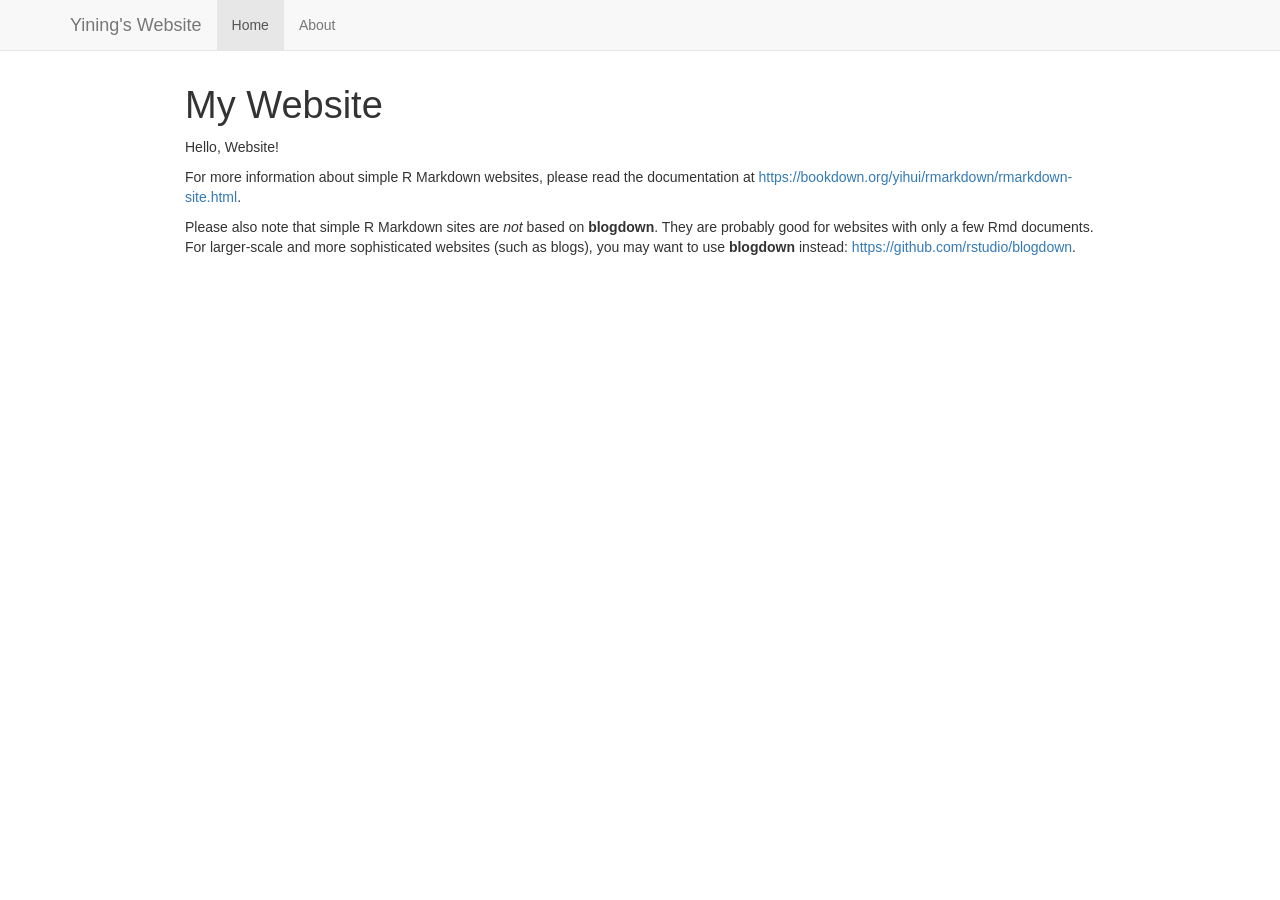
==== docs/index.html @ 7db4bfdb "first commit" ====
<!DOCTYPE html>

<html>

<head>

<meta charset="utf-8" />
<meta name="generator" content="pandoc" />
<meta http-equiv="X-UA-Compatible" content="IE=EDGE" />




<title>My Website</title>

<script src="site_libs/header-attrs-2.29/header-attrs.js"></script>
<script src="site_libs/jquery-3.6.0/jquery-3.6.0.min.js"></script>
<meta name="viewport" content="width=device-width, initial-scale=1" />
<link href="site_libs/bootstrap-3.3.5/css/bootstrap.min.css" rel="stylesheet" />
<script src="site_libs/bootstrap-3.3.5/js/bootstrap.min.js"></script>
<script src="site_libs/bootstrap-3.3.5/shim/html5shiv.min.js"></script>
<script src="site_libs/bootstrap-3.3.5/shim/respond.min.js"></script>
<style>h1 {font-size: 34px;}
       h1.title {font-size: 38px;}
       h2 {font-size: 30px;}
       h3 {font-size: 24px;}
       h4 {font-size: 18px;}
       h5 {font-size: 16px;}
       h6 {font-size: 12px;}
       code {color: inherit; background-color: rgba(0, 0, 0, 0.04);}
       pre:not([class]) { background-color: white }</style>
<script src="site_libs/navigation-1.1/tabsets.js"></script>
<link href="site_libs/highlightjs-9.12.0/default.css" rel="stylesheet" />
<script src="site_libs/highlightjs-9.12.0/highlight.js"></script>

<style type="text/css">
  code{white-space: pre-wrap;}
  span.smallcaps{font-variant: small-caps;}
  span.underline{text-decoration: underline;}
  div.column{display: inline-block; vertical-align: top; width: 50%;}
  div.hanging-indent{margin-left: 1.5em; text-indent: -1.5em;}
  ul.task-list{list-style: none;}
    </style>

<style type="text/css">code{white-space: pre;}</style>
<script type="text/javascript">
if (window.hljs) {
  hljs.configure({languages: []});
  hljs.initHighlightingOnLoad();
  if (document.readyState && document.readyState === "complete") {
    window.setTimeout(function() { hljs.initHighlighting(); }, 0);
  }
}
</script>









<style type = "text/css">
.main-container {
  max-width: 940px;
  margin-left: auto;
  margin-right: auto;
}
img {
  max-width:100%;
}
.tabbed-pane {
  padding-top: 12px;
}
.html-widget {
  margin-bottom: 20px;
}
button.code-folding-btn:focus {
  outline: none;
}
summary {
  display: list-item;
}
details > summary > p:only-child {
  display: inline;
}
pre code {
  padding: 0;
}
</style>


<style type="text/css">
.dropdown-submenu {
  position: relative;
}
.dropdown-submenu>.dropdown-menu {
  top: 0;
  left: 100%;
  margin-top: -6px;
  margin-left: -1px;
  border-radius: 0 6px 6px 6px;
}
.dropdown-submenu:hover>.dropdown-menu {
  display: block;
}
.dropdown-submenu>a:after {
  display: block;
  content: " ";
  float: right;
  width: 0;
  height: 0;
  border-color: transparent;
  border-style: solid;
  border-width: 5px 0 5px 5px;
  border-left-color: #cccccc;
  margin-top: 5px;
  margin-right: -10px;
}
.dropdown-submenu:hover>a:after {
  border-left-color: #adb5bd;
}
.dropdown-submenu.pull-left {
  float: none;
}
.dropdown-submenu.pull-left>.dropdown-menu {
  left: -100%;
  margin-left: 10px;
  border-radius: 6px 0 6px 6px;
}
</style>

<script type="text/javascript">
// manage active state of menu based on current page
$(document).ready(function () {
  // active menu anchor
  href = window.location.pathname
  href = href.substr(href.lastIndexOf('/') + 1)
  if (href === "")
    href = "index.html";
  var menuAnchor = $('a[href="' + href + '"]');

  // mark the anchor link active (and if it's in a dropdown, also mark that active)
  var dropdown = menuAnchor.closest('li.dropdown');
  if (window.bootstrap) { // Bootstrap 4+
    menuAnchor.addClass('active');
    dropdown.find('> .dropdown-toggle').addClass('active');
  } else { // Bootstrap 3
    menuAnchor.parent().addClass('active');
    dropdown.addClass('active');
  }

  // Navbar adjustments
  var navHeight = $(".navbar").first().height() + 15;
  var style = document.createElement('style');
  var pt = "padding-top: " + navHeight + "px; ";
  var mt = "margin-top: -" + navHeight + "px; ";
  var css = "";
  // offset scroll position for anchor links (for fixed navbar)
  for (var i = 1; i <= 6; i++) {
    css += ".section h" + i + "{ " + pt + mt + "}\n";
  }
  style.innerHTML = "body {" + pt + "padding-bottom: 40px; }\n" + css;
  document.head.appendChild(style);
});
</script>

<!-- tabsets -->

<style type="text/css">
.tabset-dropdown > .nav-tabs {
  display: inline-table;
  max-height: 500px;
  min-height: 44px;
  overflow-y: auto;
  border: 1px solid #ddd;
  border-radius: 4px;
}

.tabset-dropdown > .nav-tabs > li.active:before, .tabset-dropdown > .nav-tabs.nav-tabs-open:before {
  content: "\e259";
  font-family: 'Glyphicons Halflings';
  display: inline-block;
  padding: 10px;
  border-right: 1px solid #ddd;
}

.tabset-dropdown > .nav-tabs.nav-tabs-open > li.active:before {
  content: "\e258";
  font-family: 'Glyphicons Halflings';
  border: none;
}

.tabset-dropdown > .nav-tabs > li.active {
  display: block;
}

.tabset-dropdown > .nav-tabs > li > a,
.tabset-dropdown > .nav-tabs > li > a:focus,
.tabset-dropdown > .nav-tabs > li > a:hover {
  border: none;
  display: inline-block;
  border-radius: 4px;
  background-color: transparent;
}

.tabset-dropdown > .nav-tabs.nav-tabs-open > li {
  display: block;
  float: none;
}

.tabset-dropdown > .nav-tabs > li {
  display: none;
}
</style>

<!-- code folding -->




</head>

<body>


<div class="container-fluid main-container">




<div class="navbar navbar-default  navbar-fixed-top" role="navigation">
  <div class="container">
    <div class="navbar-header">
      <button type="button" class="navbar-toggle collapsed" data-toggle="collapse" data-bs-toggle="collapse" data-target="#navbar" data-bs-target="#navbar">
        <span class="icon-bar"></span>
        <span class="icon-bar"></span>
        <span class="icon-bar"></span>
      </button>
      <a class="navbar-brand" href="index.html">Yining's Website</a>
    </div>
    <div id="navbar" class="navbar-collapse collapse">
      <ul class="nav navbar-nav">
        <li>
  <a href="index.html">Home</a>
</li>
<li>
  <a href="about.html">About</a>
</li>
      </ul>
      <ul class="nav navbar-nav navbar-right">
        
      </ul>
    </div><!--/.nav-collapse -->
  </div><!--/.container -->
</div><!--/.navbar -->

<div id="header">



<h1 class="title toc-ignore">My Website</h1>

</div>


<p>Hello, Website!</p>
<p>For more information about simple R Markdown websites, please read
the documentation at <a
href="https://bookdown.org/yihui/rmarkdown/rmarkdown-site.html"
class="uri">https://bookdown.org/yihui/rmarkdown/rmarkdown-site.html</a>.</p>
<p>Please also note that simple R Markdown sites are <em>not</em> based
on <strong>blogdown</strong>. They are probably good for websites with
only a few Rmd documents. For larger-scale and more sophisticated
websites (such as blogs), you may want to use <strong>blogdown</strong>
instead: <a href="https://github.com/rstudio/blogdown"
class="uri">https://github.com/rstudio/blogdown</a>.</p>




</div>

<script>

// add bootstrap table styles to pandoc tables
function bootstrapStylePandocTables() {
  $('tr.odd').parent('tbody').parent('table').addClass('table table-condensed');
}
$(document).ready(function () {
  bootstrapStylePandocTables();
});


</script>

<!-- tabsets -->

<script>
$(document).ready(function () {
  window.buildTabsets("TOC");
});

$(document).ready(function () {
  $('.tabset-dropdown > .nav-tabs > li').click(function () {
    $(this).parent().toggleClass('nav-tabs-open');
  });
});
</script>

<!-- code folding -->


<!-- dynamically load mathjax for compatibility with self-contained -->
<script>
  (function () {
    var script = document.createElement("script");
    script.type = "text/javascript";
    script.src  = "https://mathjax.rstudio.com/latest/MathJax.js?config=TeX-AMS-MML_HTMLorMML";
    document.getElementsByTagName("head")[0].appendChild(script);
  })();
</script>

</body>
</html>
---- docs/site_libs/highlightjs-9.12.0/default.css ----
.hljs-literal {
  color: #990073;
}

.hljs-number {
  color: #099;
}

.hljs-comment {
  color: #998;
  font-style: italic;
}

.hljs-keyword {
  color: #900;
  font-weight: bold;
}

.hljs-string {
  color: #d14;
}
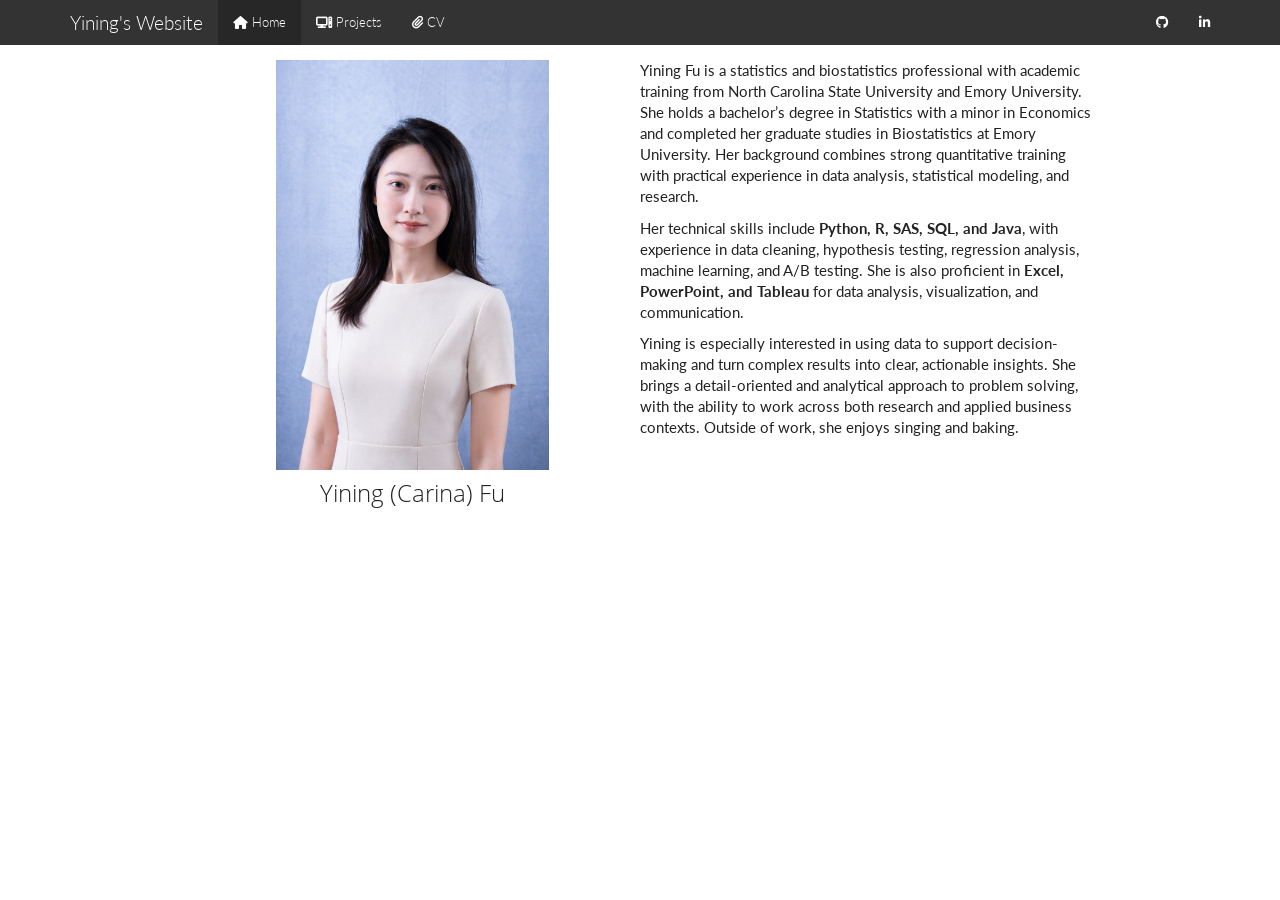
==== commit 15888de0: "second commit" ====
--- a/docs/index.html
+++ b/docs/index.html
@@ -11,12 +11,12 @@
 
 
 
-<title>My Website</title>
+<title>index.knit</title>
 
 <script src="site_libs/header-attrs-2.29/header-attrs.js"></script>
 <script src="site_libs/jquery-3.6.0/jquery-3.6.0.min.js"></script>
 <meta name="viewport" content="width=device-width, initial-scale=1" />
-<link href="site_libs/bootstrap-3.3.5/css/bootstrap.min.css" rel="stylesheet" />
+<link href="site_libs/bootstrap-3.3.5/css/yeti.min.css" rel="stylesheet" />
 <script src="site_libs/bootstrap-3.3.5/js/bootstrap.min.js"></script>
 <script src="site_libs/bootstrap-3.3.5/shim/html5shiv.min.js"></script>
 <script src="site_libs/bootstrap-3.3.5/shim/respond.min.js"></script>
@@ -32,6 +32,9 @@
 <script src="site_libs/navigation-1.1/tabsets.js"></script>
 <link href="site_libs/highlightjs-9.12.0/default.css" rel="stylesheet" />
 <script src="site_libs/highlightjs-9.12.0/highlight.js"></script>
+<link href="site_libs/font-awesome-6.5.2/css/all.min.css" rel="stylesheet" />
+<link href="site_libs/font-awesome-6.5.2/css/v4-shims.min.css" rel="stylesheet" />
+<link rel="icon" type="image/png" href="images/favicon.ico"/>
 
 <style type="text/css">
   code{white-space: pre-wrap;}
@@ -58,6 +61,7 @@
 
 
 
+<link rel="stylesheet" href="style.css" type="text/css" />
 
 
 
@@ -243,14 +247,40 @@
     <div id="navbar" class="navbar-collapse collapse">
       <ul class="nav navbar-nav">
         <li>
-  <a href="index.html">Home</a>
+  <a href="index.html">
+    <span class="fa fa-home"></span>
+     
+    Home
+  </a>
 </li>
 <li>
-  <a href="about.html">About</a>
+  <a href="projects.html">
+    <span class="fa fa-computer"></span>
+     
+    Projects
+  </a>
+</li>
+<li>
+  <a href="files/cv_full.pdf">
+    <span class="fa fa-paperclip"></span>
+     
+    CV
+  </a>
 </li>
       </ul>
       <ul class="nav navbar-nav navbar-right">
-        
+        <li>
+  <a href="https://github.com/yiningfu619">
+    <span class="fa fa-github"></span>
+     
+  </a>
+</li>
+<li>
+  <a href="https://www.linkedin.com/in/yining-fu-abc2025/">
+    <span class="fa fa-linkedin"></span>
+     
+  </a>
+</li>
       </ul>
     </div><!--/.nav-collapse -->
   </div><!--/.container -->
@@ -260,22 +290,37 @@
 
 
 
-<h1 class="title toc-ignore">My Website</h1>
-
-</div>
-
-
-<p>Hello, Website!</p>
-<p>For more information about simple R Markdown websites, please read
-the documentation at <a
-href="https://bookdown.org/yihui/rmarkdown/rmarkdown-site.html"
-class="uri">https://bookdown.org/yihui/rmarkdown/rmarkdown-site.html</a>.</p>
-<p>Please also note that simple R Markdown sites are <em>not</em> based
-on <strong>blogdown</strong>. They are probably good for websites with
-only a few Rmd documents. For larger-scale and more sophisticated
-websites (such as blogs), you may want to use <strong>blogdown</strong>
-instead: <a href="https://github.com/rstudio/blogdown"
-class="uri">https://github.com/rstudio/blogdown</a>.</p>
+
+</div>
+
+
+<div class="columns">
+<div class="column" style="text-align: center;">
+<p><img src="images/profile.png" alt="" width="60%" style="display: block; margin: auto;" /></p>
+<div id="yining-carina-fu" class="section level3">
+<h3>Yining (Carina) Fu</h3>
+</div>
+</div><div class="column" style="text-align: left;">
+<p>Yining Fu is a statistics and biostatistics professional with
+academic training from North Carolina State University and Emory
+University. She holds a bachelor’s degree in Statistics with a minor in
+Economics and completed her graduate studies in Biostatistics at Emory
+University. Her background combines strong quantitative training with
+practical experience in data analysis, statistical modeling, and
+research.</p>
+<p>Her technical skills include <strong>Python, R, SAS, SQL, and
+Java</strong>, with experience in data cleaning, hypothesis testing,
+regression analysis, machine learning, and A/B testing. She is also
+proficient in <strong>Excel, PowerPoint, and Tableau</strong> for data
+analysis, visualization, and communication.</p>
+<p>Yining is especially interested in using data to support
+decision-making and turn complex results into clear, actionable
+insights. She brings a detail-oriented and analytical approach to
+problem solving, with the ability to work across both research and
+applied business contexts. Outside of work, she enjoys singing and
+baking.</p>
+</div>
+</div>
 
 
 
--- a/docs/site_libs/bootstrap-3.3.5/css/yeti.min.css
+++ b/docs/site_libs/bootstrap-3.3.5/css/yeti.min.css
@@ -0,0 +1,50 @@
+
+@font-face {
+  font-family: 'Open Sans';
+  font-style: normal;
+  font-weight: 300;
+  src: url(fonts/OpenSansLight.ttf) format('truetype');
+}
+@font-face {
+  font-family: 'Open Sans';
+  font-style: normal;
+  font-weight: 400;
+  src: url(fonts/OpenSans.ttf) format('truetype');
+}
+@font-face {
+  font-family: 'Open Sans';
+  font-style: normal;
+  font-weight: 700;
+  src: url(fonts/OpenSansBold.ttf) format('truetype');
+}
+@font-face {
+  font-family: 'Open Sans';
+  font-style: italic;
+  font-weight: 300;
+  src: url(fonts/OpenSansLightItalic.ttf) format('truetype');
+}
+@font-face {
+  font-family: 'Open Sans';
+  font-style: italic;
+  font-weight: 400;
+  src: url(fonts/OpenSansItalic.ttf) format('truetype');
+}
+@font-face {
+  font-family: 'Open Sans';
+  font-style: italic;
+  font-weight: 700;
+  src: url(fonts/OpenSansBoldItalic.ttf) format('truetype');
+}
+
+
+/*!
+ * bootswatch v3.3.6
+ * Homepage: http://bootswatch.com
+ * Copyright 2012-2015 Thomas Park
+ * Licensed under MIT
+ * Based on Bootstrap
+*//*!
+ * Bootstrap v3.3.6 (http://getbootstrap.com)
+ * Copyright 2011-2015 Twitter, Inc.
+ * Licensed under MIT (https://github.com/twbs/bootstrap/blob/master/LICENSE)
+ *//*! normalize.css v3.0.3 | MIT License | github.com/necolas/normalize.css */html{font-family:sans-serif;-ms-text-size-adjust:100%;-webkit-text-size-adjust:100%}body{margin:0}article,aside,details,figcaption,figure,footer,header,hgroup,main,menu,nav,section,summary{display:block}audio,canvas,progress,video{display:inline-block;vertical-align:baseline}audio:not([controls]){display:none;height:0}[hidden],template{display:none}a{background-color:transparent}a:active,a:hover{outline:0}abbr[title]{border-bottom:1px dotted}b,strong{font-weight:bold}dfn{font-style:italic}h1{font-size:2em;margin:0.67em 0}mark{background:#ff0;color:#000}small{font-size:80%}sub,sup{font-size:75%;line-height:0;position:relative;vertical-align:baseline}sup{top:-0.5em}sub{bottom:-0.25em}img{border:0}svg:not(:root){overflow:hidden}figure{margin:1em 40px}hr{-webkit-box-sizing:content-box;-moz-box-sizing:content-box;box-sizing:content-box;height:0}pre{overflow:auto}code,kbd,pre,samp{font-family:monospace, monospace;font-size:1em}button,input,optgroup,select,textarea{color:inherit;font:inherit;margin:0}button{overflow:visible}button,select{text-transform:none}button,html input[type="button"],input[type="reset"],input[type="submit"]{-webkit-appearance:button;cursor:pointer}button[disabled],html input[disabled]{cursor:default}button::-moz-focus-inner,input::-moz-focus-inner{border:0;padding:0}input{line-height:normal}input[type="checkbox"],input[type="radio"]{-webkit-box-sizing:border-box;-moz-box-sizing:border-box;box-sizing:border-box;padding:0}input[type="number"]::-webkit-inner-spin-button,input[type="number"]::-webkit-outer-spin-button{height:auto}input[type="search"]{-webkit-appearance:textfield;-webkit-box-sizing:content-box;-moz-box-sizing:content-box;box-sizing:content-box}input[type="search"]::-webkit-search-cancel-button,input[type="search"]::-webkit-search-decoration{-webkit-appearance:none}fieldset{border:1px solid #c0c0c0;margin:0 2px;padding:0.35em 0.625em 0.75em}legend{border:0;padding:0}textarea{overflow:auto}optgroup{font-weight:bold}table{border-collapse:collapse;border-spacing:0}td,th{padding:0}/*! Source: https://github.com/h5bp/html5-boilerplate/blob/master/src/css/main.css */@media print{*,*:before,*:after{background:transparent !important;color:#000 !important;-webkit-box-shadow:none !important;box-shadow:none !important;text-shadow:none !important}a,a:visited{text-decoration:underline}a[href]:after{content:" (" attr(href) ")"}abbr[title]:after{content:" (" attr(title) ")"}a[href^="#"]:after,a[href^="javascript:"]:after{content:""}pre,blockquote{border:1px solid #999;page-break-inside:avoid}thead{display:table-header-group}tr,img{page-break-inside:avoid}img{max-width:100% !important}p,h2,h3{orphans:3;widows:3}h2,h3{page-break-after:avoid}.navbar{display:none}.btn>.caret,.dropup>.btn>.caret{border-top-color:#000 !important}.label{border:1px solid #000}.table{border-collapse:collapse !important}.table td,.table th{background-color:#fff !important}.table-bordered th,.table-bordered td{border:1px solid #ddd !important}}@font-face{font-family:'Glyphicons Halflings';src:url('../fonts/glyphicons-halflings-regular.eot');src:url('../fonts/glyphicons-halflings-regular.eot?#iefix') format('embedded-opentype'),url('../fonts/glyphicons-halflings-regular.woff') format('woff'),url('../fonts/glyphicons-halflings-regular.ttf') format('truetype'),url('../fonts/glyphicons-halflings-regular.svg#glyphicons_halflingsregular') format('svg')}.glyphicon{position:relative;top:1px;display:inline-block;font-family:'Glyphicons Halflings';font-style:normal;font-weight:normal;line-height:1;-webkit-font-smoothing:antialiased;-moz-osx-font-smoothing:grayscale}.glyphicon-asterisk:before{content:"\002a"}.glyphicon-plus:before{content:"\002b"}.glyphicon-euro:before,.glyphicon-eur:before{content:"\20ac"}.glyphicon-minus:before{content:"\2212"}.glyphicon-cloud:before{content:"\2601"}.glyphicon-envelope:before{content:"\2709"}.glyphicon-pencil:before{content:"\270f"}.glyphicon-glass:before{content:"\e001"}.glyphicon-music:before{content:"\e002"}.glyphicon-search:before{content:"\e003"}.glyphicon-heart:before{content:"\e005"}.glyphicon-star:before{content:"\e006"}.glyphicon-star-empty:before{content:"\e007"}.glyphicon-user:before{content:"\e008"}.glyphicon-film:before{content:"\e009"}.glyphicon-th-large:before{content:"\e010"}.glyphicon-th:before{content:"\e011"}.glyphicon-th-list:before{content:"\e012"}.glyphicon-ok:before{content:"\e013"}.glyphicon-remove:before{content:"\e014"}.glyphicon-zoom-in:before{content:"\e015"}.glyphicon-zoom-out:before{content:"\e016"}.glyphicon-off:before{content:"\e017"}.glyphicon-signal:before{content:"\e018"}.glyphicon-cog:before{content:"\e019"}.glyphicon-trash:before{content:"\e020"}.glyphicon-home:before{content:"\e021"}.glyphicon-file:before{content:"\e022"}.glyphicon-time:before{content:"\e023"}.glyphicon-road:before{content:"\e024"}.glyphicon-download-alt:before{content:"\e025"}.glyphicon-download:before{content:"\e026"}.glyphicon-upload:before{content:"\e027"}.glyphicon-inbox:before{content:"\e028"}.glyphicon-play-circle:before{content:"\e029"}.glyphicon-repeat:before{content:"\e030"}.glyphicon-refresh:before{content:"\e031"}.glyphicon-list-alt:before{content:"\e032"}.glyphicon-lock:before{content:"\e033"}.glyphicon-flag:before{content:"\e034"}.glyphicon-headphones:before{content:"\e035"}.glyphicon-volume-off:before{content:"\e036"}.glyphicon-volume-down:before{content:"\e037"}.glyphicon-volume-up:before{content:"\e038"}.glyphicon-qrcode:before{content:"\e039"}.glyphicon-barcode:before{content:"\e040"}.glyphicon-tag:before{content:"\e041"}.glyphicon-tags:before{content:"\e042"}.glyphicon-book:before{content:"\e043"}.glyphicon-bookmark:before{content:"\e044"}.glyphicon-print:before{content:"\e045"}.glyphicon-camera:before{content:"\e046"}.glyphicon-font:before{content:"\e047"}.glyphicon-bold:before{content:"\e048"}.glyphicon-italic:before{content:"\e049"}.glyphicon-text-height:before{content:"\e050"}.glyphicon-text-width:before{content:"\e051"}.glyphicon-align-left:before{content:"\e052"}.glyphicon-align-center:before{content:"\e053"}.glyphicon-align-right:before{content:"\e054"}.glyphicon-align-justify:before{content:"\e055"}.glyphicon-list:before{content:"\e056"}.glyphicon-indent-left:before{content:"\e057"}.glyphicon-indent-right:before{content:"\e058"}.glyphicon-facetime-video:before{content:"\e059"}.glyphicon-picture:before{content:"\e060"}.glyphicon-map-marker:before{content:"\e062"}.glyphicon-adjust:before{content:"\e063"}.glyphicon-tint:before{content:"\e064"}.glyphicon-edit:before{content:"\e065"}.glyphicon-share:before{content:"\e066"}.glyphicon-check:before{content:"\e067"}.glyphicon-move:before{content:"\e068"}.glyphicon-step-backward:before{content:"\e069"}.glyphicon-fast-backward:before{content:"\e070"}.glyphicon-backward:before{content:"\e071"}.glyphicon-play:before{content:"\e072"}.glyphicon-pause:before{content:"\e073"}.glyphicon-stop:before{content:"\e074"}.glyphicon-forward:before{content:"\e075"}.glyphicon-fast-forward:before{content:"\e076"}.glyphicon-step-forward:before{content:"\e077"}.glyphicon-eject:before{content:"\e078"}.glyphicon-chevron-left:before{content:"\e079"}.glyphicon-chevron-right:before{content:"\e080"}.glyphicon-plus-sign:before{content:"\e081"}.glyphicon-minus-sign:before{content:"\e082"}.glyphicon-remove-sign:before{content:"\e083"}.glyphicon-ok-sign:before{content:"\e084"}.glyphicon-question-sign:before{content:"\e085"}.glyphicon-info-sign:before{content:"\e086"}.glyphicon-screenshot:before{content:"\e087"}.glyphicon-remove-circle:before{content:"\e088"}.glyphicon-ok-circle:before{content:"\e089"}.glyphicon-ban-circle:before{content:"\e090"}.glyphicon-arrow-left:before{content:"\e091"}.glyphicon-arrow-right:before{content:"\e092"}.glyphicon-arrow-up:before{content:"\e093"}.glyphicon-arrow-down:before{content:"\e094"}.glyphicon-share-alt:before{content:"\e095"}.glyphicon-resize-full:before{content:"\e096"}.glyphicon-resize-small:before{content:"\e097"}.glyphicon-exclamation-sign:before{content:"\e101"}.glyphicon-gift:before{content:"\e102"}.glyphicon-leaf:before{content:"\e103"}.glyphicon-fire:before{content:"\e104"}.glyphicon-eye-open:before{content:"\e105"}.glyphicon-eye-close:before{content:"\e106"}.glyphicon-warning-sign:before{content:"\e107"}.glyphicon-plane:before{content:"\e108"}.glyphicon-calendar:before{content:"\e109"}.glyphicon-random:before{content:"\e110"}.glyphicon-comment:before{content:"\e111"}.glyphicon-magnet:before{content:"\e112"}.glyphicon-chevron-up:before{content:"\e113"}.glyphicon-chevron-down:before{content:"\e114"}.glyphicon-retweet:before{content:"\e115"}.glyphicon-shopping-cart:before{content:"\e116"}.glyphicon-folder-close:before{content:"\e117"}.glyphicon-folder-open:before{content:"\e118"}.glyphicon-resize-vertical:before{content:"\e119"}.glyphicon-resize-horizontal:before{content:"\e120"}.glyphicon-hdd:before{content:"\e121"}.glyphicon-bullhorn:before{content:"\e122"}.glyphicon-bell:before{content:"\e123"}.glyphicon-certificate:before{content:"\e124"}.glyphicon-thumbs-up:before{content:"\e125"}.glyphicon-thumbs-down:before{content:"\e126"}.glyphicon-hand-right:before{content:"\e127"}.glyphicon-hand-left:before{content:"\e128"}.glyphicon-hand-up:before{content:"\e129"}.glyphicon-hand-down:before{content:"\e130"}.glyphicon-circle-arrow-right:before{content:"\e131"}.glyphicon-circle-arrow-left:before{content:"\e132"}.glyphicon-circle-arrow-up:before{content:"\e133"}.glyphicon-circle-arrow-down:before{content:"\e134"}.glyphicon-globe:before{content:"\e135"}.glyphicon-wrench:before{content:"\e136"}.glyphicon-tasks:before{content:"\e137"}.glyphicon-filter:before{content:"\e138"}.glyphicon-briefcase:before{content:"\e139"}.glyphicon-fullscreen:before{content:"\e140"}.glyphicon-dashboard:before{content:"\e141"}.glyphicon-paperclip:before{content:"\e142"}.glyphicon-heart-empty:before{content:"\e143"}.glyphicon-link:before{content:"\e144"}.glyphicon-phone:before{content:"\e145"}.glyphicon-pushpin:before{content:"\e146"}.glyphicon-usd:before{content:"\e148"}.glyphicon-gbp:before{content:"\e149"}.glyphicon-sort:before{content:"\e150"}.glyphicon-sort-by-alphabet:before{content:"\e151"}.glyphicon-sort-by-alphabet-alt:before{content:"\e152"}.glyphicon-sort-by-order:before{content:"\e153"}.glyphicon-sort-by-order-alt:before{content:"\e154"}.glyphicon-sort-by-attributes:before{content:"\e155"}.glyphicon-sort-by-attributes-alt:before{content:"\e156"}.glyphicon-unchecked:before{content:"\e157"}.glyphicon-expand:before{content:"\e158"}.glyphicon-collapse-down:before{content:"\e159"}.glyphicon-collapse-up:before{content:"\e160"}.glyphicon-log-in:before{content:"\e161"}.glyphicon-flash:before{content:"\e162"}.glyphicon-log-out:before{content:"\e163"}.glyphicon-new-window:before{content:"\e164"}.glyphicon-record:before{content:"\e165"}.glyphicon-save:before{content:"\e166"}.glyphicon-open:before{content:"\e167"}.glyphicon-saved:before{content:"\e168"}.glyphicon-import:before{content:"\e169"}.glyphicon-export:before{content:"\e170"}.glyphicon-send:before{content:"\e171"}.glyphicon-floppy-disk:before{content:"\e172"}.glyphicon-floppy-saved:before{content:"\e173"}.glyphicon-floppy-remove:before{content:"\e174"}.glyphicon-floppy-save:before{content:"\e175"}.glyphicon-floppy-open:before{content:"\e176"}.glyphicon-credit-card:before{content:"\e177"}.glyphicon-transfer:before{content:"\e178"}.glyphicon-cutlery:before{content:"\e179"}.glyphicon-header:before{content:"\e180"}.glyphicon-compressed:before{content:"\e181"}.glyphicon-earphone:before{content:"\e182"}.glyphicon-phone-alt:before{content:"\e183"}.glyphicon-tower:before{content:"\e184"}.glyphicon-stats:before{content:"\e185"}.glyphicon-sd-video:before{content:"\e186"}.glyphicon-hd-video:before{content:"\e187"}.glyphicon-subtitles:before{content:"\e188"}.glyphicon-sound-stereo:before{content:"\e189"}.glyphicon-sound-dolby:before{content:"\e190"}.glyphicon-sound-5-1:before{content:"\e191"}.glyphicon-sound-6-1:before{content:"\e192"}.glyphicon-sound-7-1:before{content:"\e193"}.glyphicon-copyright-mark:before{content:"\e194"}.glyphicon-registration-mark:before{content:"\e195"}.glyphicon-cloud-download:before{content:"\e197"}.glyphicon-cloud-upload:before{content:"\e198"}.glyphicon-tree-conifer:before{content:"\e199"}.glyphicon-tree-deciduous:before{content:"\e200"}.glyphicon-cd:before{content:"\e201"}.glyphicon-save-file:before{content:"\e202"}.glyphicon-open-file:before{content:"\e203"}.glyphicon-level-up:before{content:"\e204"}.glyphicon-copy:before{content:"\e205"}.glyphicon-paste:before{content:"\e206"}.glyphicon-alert:before{content:"\e209"}.glyphicon-equalizer:before{content:"\e210"}.glyphicon-king:before{content:"\e211"}.glyphicon-queen:before{content:"\e212"}.glyphicon-pawn:before{content:"\e213"}.glyphicon-bishop:before{content:"\e214"}.glyphicon-knight:before{content:"\e215"}.glyphicon-baby-formula:before{content:"\e216"}.glyphicon-tent:before{content:"\26fa"}.glyphicon-blackboard:before{content:"\e218"}.glyphicon-bed:before{content:"\e219"}.glyphicon-apple:before{content:"\f8ff"}.glyphicon-erase:before{content:"\e221"}.glyphicon-hourglass:before{content:"\231b"}.glyphicon-lamp:before{content:"\e223"}.glyphicon-duplicate:before{content:"\e224"}.glyphicon-piggy-bank:before{content:"\e225"}.glyphicon-scissors:before{content:"\e226"}.glyphicon-bitcoin:before{content:"\e227"}.glyphicon-btc:before{content:"\e227"}.glyphicon-xbt:before{content:"\e227"}.glyphicon-yen:before{content:"\00a5"}.glyphicon-jpy:before{content:"\00a5"}.glyphicon-ruble:before{content:"\20bd"}.glyphicon-rub:before{content:"\20bd"}.glyphicon-scale:before{content:"\e230"}.glyphicon-ice-lolly:before{content:"\e231"}.glyphicon-ice-lolly-tasted:before{content:"\e232"}.glyphicon-education:before{content:"\e233"}.glyphicon-option-horizontal:before{content:"\e234"}.glyphicon-option-vertical:before{content:"\e235"}.glyphicon-menu-hamburger:before{content:"\e236"}.glyphicon-modal-window:before{content:"\e237"}.glyphicon-oil:before{content:"\e238"}.glyphicon-grain:before{content:"\e239"}.glyphicon-sunglasses:before{content:"\e240"}.glyphicon-text-size:before{content:"\e241"}.glyphicon-text-color:before{content:"\e242"}.glyphicon-text-background:before{content:"\e243"}.glyphicon-object-align-top:before{content:"\e244"}.glyphicon-object-align-bottom:before{content:"\e245"}.glyphicon-object-align-horizontal:before{content:"\e246"}.glyphicon-object-align-left:before{content:"\e247"}.glyphicon-object-align-vertical:before{content:"\e248"}.glyphicon-object-align-right:before{content:"\e249"}.glyphicon-triangle-right:before{content:"\e250"}.glyphicon-triangle-left:before{content:"\e251"}.glyphicon-triangle-bottom:before{content:"\e252"}.glyphicon-triangle-top:before{content:"\e253"}.glyphicon-console:before{content:"\e254"}.glyphicon-superscript:before{content:"\e255"}.glyphicon-subscript:before{content:"\e256"}.glyphicon-menu-left:before{content:"\e257"}.glyphicon-menu-right:before{content:"\e258"}.glyphicon-menu-down:before{content:"\e259"}.glyphicon-menu-up:before{content:"\e260"}*{-webkit-box-sizing:border-box;-moz-box-sizing:border-box;box-sizing:border-box}*:before,*:after{-webkit-box-sizing:border-box;-moz-box-sizing:border-box;box-sizing:border-box}html{font-size:10px;-webkit-tap-highlight-color:rgba(0,0,0,0)}body{font-family:"Open Sans","Helvetica Neue",Helvetica,Arial,sans-serif;font-size:15px;line-height:1.4;color:#222222;background-color:#ffffff}input,button,select,textarea{font-family:inherit;font-size:inherit;line-height:inherit}a{color:#008cba;text-decoration:none}a:hover,a:focus{color:#008cba;text-decoration:underline}a:focus{outline:thin dotted;outline:5px auto -webkit-focus-ring-color;outline-offset:-2px}figure{margin:0}img{vertical-align:middle}.img-responsive,.thumbnail>img,.thumbnail a>img,.carousel-inner>.item>img,.carousel-inner>.item>a>img{display:block;max-width:100%;height:auto}.img-rounded{border-radius:0}.img-thumbnail{padding:4px;line-height:1.4;background-color:#ffffff;border:1px solid #dddddd;border-radius:0;-webkit-transition:all .2s ease-in-out;-o-transition:all .2s ease-in-out;transition:all .2s ease-in-out;display:inline-block;max-width:100%;height:auto}.img-circle{border-radius:50%}hr{margin-top:21px;margin-bottom:21px;border:0;border-top:1px solid #dddddd}.sr-only{position:absolute;width:1px;height:1px;margin:-1px;padding:0;overflow:hidden;clip:rect(0, 0, 0, 0);border:0}.sr-only-focusable:active,.sr-only-focusable:focus{position:static;width:auto;height:auto;margin:0;overflow:visible;clip:auto}[role="button"]{cursor:pointer}h1,h2,h3,h4,h5,h6,.h1,.h2,.h3,.h4,.h5,.h6{font-family:"Open Sans","Helvetica Neue",Helvetica,Arial,sans-serif;font-weight:300;line-height:1.1;color:inherit}h1 small,h2 small,h3 small,h4 small,h5 small,h6 small,.h1 small,.h2 small,.h3 small,.h4 small,.h5 small,.h6 small,h1 .small,h2 .small,h3 .small,h4 .small,h5 .small,h6 .small,.h1 .small,.h2 .small,.h3 .small,.h4 .small,.h5 .small,.h6 .small{font-weight:normal;line-height:1;color:#999999}h1,.h1,h2,.h2,h3,.h3{margin-top:21px;margin-bottom:10.5px}h1 small,.h1 small,h2 small,.h2 small,h3 small,.h3 small,h1 .small,.h1 .small,h2 .small,.h2 .small,h3 .small,.h3 .small{font-size:65%}h4,.h4,h5,.h5,h6,.h6{margin-top:10.5px;margin-bottom:10.5px}h4 small,.h4 small,h5 small,.h5 small,h6 small,.h6 small,h4 .small,.h4 .small,h5 .small,.h5 .small,h6 .small,.h6 .small{font-size:75%}h1,.h1{font-size:39px}h2,.h2{font-size:32px}h3,.h3{font-size:26px}h4,.h4{font-size:19px}h5,.h5{font-size:15px}h6,.h6{font-size:13px}p{margin:0 0 10.5px}.lead{margin-bottom:21px;font-size:17px;font-weight:300;line-height:1.4}@media (min-width:768px){.lead{font-size:22.5px}}small,.small{font-size:80%}mark,.mark{background-color:#fcf8e3;padding:.2em}.text-left{text-align:left}.text-right{text-align:right}.text-center{text-align:center}.text-justify{text-align:justify}.text-nowrap{white-space:nowrap}.text-lowercase{text-transform:lowercase}.text-uppercase{text-transform:uppercase}.text-capitalize{text-transform:capitalize}.text-muted{color:#999999}.text-primary{color:#008cba}a.text-primary:hover,a.text-primary:focus{color:#006687}.text-success{color:#43ac6a}a.text-success:hover,a.text-success:focus{color:#358753}.text-info{color:#5bc0de}a.text-info:hover,a.text-info:focus{color:#31b0d5}.text-warning{color:#e99002}a.text-warning:hover,a.text-warning:focus{color:#b67102}.text-danger{color:#f04124}a.text-danger:hover,a.text-danger:focus{color:#d32a0e}.bg-primary{color:#fff;background-color:#008cba}a.bg-primary:hover,a.bg-primary:focus{background-color:#006687}.bg-success{background-color:#dff0d8}a.bg-success:hover,a.bg-success:focus{background-color:#c1e2b3}.bg-info{background-color:#d9edf7}a.bg-info:hover,a.bg-info:focus{background-color:#afd9ee}.bg-warning{background-color:#fcf8e3}a.bg-warning:hover,a.bg-warning:focus{background-color:#f7ecb5}.bg-danger{background-color:#f2dede}a.bg-danger:hover,a.bg-danger:focus{background-color:#e4b9b9}.page-header{padding-bottom:9.5px;margin:42px 0 21px;border-bottom:1px solid #dddddd}ul,ol{margin-top:0;margin-bottom:10.5px}ul ul,ol ul,ul ol,ol ol{margin-bottom:0}.list-unstyled{padding-left:0;list-style:none}.list-inline{padding-left:0;list-style:none;margin-left:-5px}.list-inline>li{display:inline-block;padding-left:5px;padding-right:5px}dl{margin-top:0;margin-bottom:21px}dt,dd{line-height:1.4}dt{font-weight:bold}dd{margin-left:0}@media (min-width:768px){.dl-horizontal dt{float:left;width:160px;clear:left;text-align:right;overflow:hidden;text-overflow:ellipsis;white-space:nowrap}.dl-horizontal dd{margin-left:180px}}abbr[title],abbr[data-original-title]{cursor:help;border-bottom:1px dotted #999999}.initialism{font-size:90%;text-transform:uppercase}blockquote{padding:10.5px 21px;margin:0 0 21px;font-size:18.75px;border-left:5px solid #dddddd}blockquote p:last-child,blockquote ul:last-child,blockquote ol:last-child{margin-bottom:0}blockquote footer,blockquote small,blockquote .small{display:block;font-size:80%;line-height:1.4;color:#6f6f6f}blockquote footer:before,blockquote small:before,blockquote .small:before{content:'\2014 \00A0'}.blockquote-reverse,blockquote.pull-right{padding-right:15px;padding-left:0;border-right:5px solid #dddddd;border-left:0;text-align:right}.blockquote-reverse footer:before,blockquote.pull-right footer:before,.blockquote-reverse small:before,blockquote.pull-right small:before,.blockquote-reverse .small:before,blockquote.pull-right .small:before{content:''}.blockquote-reverse footer:after,blockquote.pull-right footer:after,.blockquote-reverse small:after,blockquote.pull-right small:after,.blockquote-reverse .small:after,blockquote.pull-right .small:after{content:'\00A0 \2014'}address{margin-bottom:21px;font-style:normal;line-height:1.4}code,kbd,pre,samp{font-family:monospace}code{padding:2px 4px;font-size:90%;color:#c7254e;background-color:#f9f2f4;border-radius:0}kbd{padding:2px 4px;font-size:90%;color:#ffffff;background-color:#333333;border-radius:0;-webkit-box-shadow:inset 0 -1px 0 rgba(0,0,0,0.25);box-shadow:inset 0 -1px 0 rgba(0,0,0,0.25)}kbd kbd{padding:0;font-size:100%;font-weight:bold;-webkit-box-shadow:none;box-shadow:none}pre{display:block;padding:10px;margin:0 0 10.5px;font-size:14px;line-height:1.4;word-break:break-all;word-wrap:break-word;color:#333333;background-color:#f5f5f5;border:1px solid #cccccc;border-radius:0}pre code{padding:0;font-size:inherit;color:inherit;white-space:pre-wrap;background-color:transparent;border-radius:0}.pre-scrollable{max-height:340px;overflow-y:scroll}.container{margin-right:auto;margin-left:auto;padding-left:15px;padding-right:15px}@media (min-width:768px){.container{width:750px}}@media (min-width:992px){.container{width:970px}}@media (min-width:1200px){.container{width:1170px}}.container-fluid{margin-right:auto;margin-left:auto;padding-left:15px;padding-right:15px}.row{margin-left:-15px;margin-right:-15px}.col-xs-1,.col-sm-1,.col-md-1,.col-lg-1,.col-xs-2,.col-sm-2,.col-md-2,.col-lg-2,.col-xs-3,.col-sm-3,.col-md-3,.col-lg-3,.col-xs-4,.col-sm-4,.col-md-4,.col-lg-4,.col-xs-5,.col-sm-5,.col-md-5,.col-lg-5,.col-xs-6,.col-sm-6,.col-md-6,.col-lg-6,.col-xs-7,.col-sm-7,.col-md-7,.col-lg-7,.col-xs-8,.col-sm-8,.col-md-8,.col-lg-8,.col-xs-9,.col-sm-9,.col-md-9,.col-lg-9,.col-xs-10,.col-sm-10,.col-md-10,.col-lg-10,.col-xs-11,.col-sm-11,.col-md-11,.col-lg-11,.col-xs-12,.col-sm-12,.col-md-12,.col-lg-12{position:relative;min-height:1px;padding-left:15px;padding-right:15px}.col-xs-1,.col-xs-2,.col-xs-3,.col-xs-4,.col-xs-5,.col-xs-6,.col-xs-7,.col-xs-8,.col-xs-9,.col-xs-10,.col-xs-11,.col-xs-12{float:left}.col-xs-12{width:100%}.col-xs-11{width:91.66666667%}.col-xs-10{width:83.33333333%}.col-xs-9{width:75%}.col-xs-8{width:66.66666667%}.col-xs-7{width:58.33333333%}.col-xs-6{width:50%}.col-xs-5{width:41.66666667%}.col-xs-4{width:33.33333333%}.col-xs-3{width:25%}.col-xs-2{width:16.66666667%}.col-xs-1{width:8.33333333%}.col-xs-pull-12{right:100%}.col-xs-pull-11{right:91.66666667%}.col-xs-pull-10{right:83.33333333%}.col-xs-pull-9{right:75%}.col-xs-pull-8{right:66.66666667%}.col-xs-pull-7{right:58.33333333%}.col-xs-pull-6{right:50%}.col-xs-pull-5{right:41.66666667%}.col-xs-pull-4{right:33.33333333%}.col-xs-pull-3{right:25%}.col-xs-pull-2{right:16.66666667%}.col-xs-pull-1{right:8.33333333%}.col-xs-pull-0{right:auto}.col-xs-push-12{left:100%}.col-xs-push-11{left:91.66666667%}.col-xs-push-10{left:83.33333333%}.col-xs-push-9{left:75%}.col-xs-push-8{left:66.66666667%}.col-xs-push-7{left:58.33333333%}.col-xs-push-6{left:50%}.col-xs-push-5{left:41.66666667%}.col-xs-push-4{left:33.33333333%}.col-xs-push-3{left:25%}.col-xs-push-2{left:16.66666667%}.col-xs-push-1{left:8.33333333%}.col-xs-push-0{left:auto}.col-xs-offset-12{margin-left:100%}.col-xs-offset-11{margin-left:91.66666667%}.col-xs-offset-10{margin-left:83.33333333%}.col-xs-offset-9{margin-left:75%}.col-xs-offset-8{margin-left:66.66666667%}.col-xs-offset-7{margin-left:58.33333333%}.col-xs-offset-6{margin-left:50%}.col-xs-offset-5{margin-left:41.66666667%}.col-xs-offset-4{margin-left:33.33333333%}.col-xs-offset-3{margin-left:25%}.col-xs-offset-2{margin-left:16.66666667%}.col-xs-offset-1{margin-left:8.33333333%}.col-xs-offset-0{margin-left:0%}@media (min-width:768px){.col-sm-1,.col-sm-2,.col-sm-3,.col-sm-4,.col-sm-5,.col-sm-6,.col-sm-7,.col-sm-8,.col-sm-9,.col-sm-10,.col-sm-11,.col-sm-12{float:left}.col-sm-12{width:100%}.col-sm-11{width:91.66666667%}.col-sm-10{width:83.33333333%}.col-sm-9{width:75%}.col-sm-8{width:66.66666667%}.col-sm-7{width:58.33333333%}.col-sm-6{width:50%}.col-sm-5{width:41.66666667%}.col-sm-4{width:33.33333333%}.col-sm-3{width:25%}.col-sm-2{width:16.66666667%}.col-sm-1{width:8.33333333%}.col-sm-pull-12{right:100%}.col-sm-pull-11{right:91.66666667%}.col-sm-pull-10{right:83.33333333%}.col-sm-pull-9{right:75%}.col-sm-pull-8{right:66.66666667%}.col-sm-pull-7{right:58.33333333%}.col-sm-pull-6{right:50%}.col-sm-pull-5{right:41.66666667%}.col-sm-pull-4{right:33.33333333%}.col-sm-pull-3{right:25%}.col-sm-pull-2{right:16.66666667%}.col-sm-pull-1{right:8.33333333%}.col-sm-pull-0{right:auto}.col-sm-push-12{left:100%}.col-sm-push-11{left:91.66666667%}.col-sm-push-10{left:83.33333333%}.col-sm-push-9{left:75%}.col-sm-push-8{left:66.66666667%}.col-sm-push-7{left:58.33333333%}.col-sm-push-6{left:50%}.col-sm-push-5{left:41.66666667%}.col-sm-push-4{left:33.33333333%}.col-sm-push-3{left:25%}.col-sm-push-2{left:16.66666667%}.col-sm-push-1{left:8.33333333%}.col-sm-push-0{left:auto}.col-sm-offset-12{margin-left:100%}.col-sm-offset-11{margin-left:91.66666667%}.col-sm-offset-10{margin-left:83.33333333%}.col-sm-offset-9{margin-left:75%}.col-sm-offset-8{margin-left:66.66666667%}.col-sm-offset-7{margin-left:58.33333333%}.col-sm-offset-6{margin-left:50%}.col-sm-offset-5{margin-left:41.66666667%}.col-sm-offset-4{margin-left:33.33333333%}.col-sm-offset-3{margin-left:25%}.col-sm-offset-2{margin-left:16.66666667%}.col-sm-offset-1{margin-left:8.33333333%}.col-sm-offset-0{margin-left:0%}}@media (min-width:992px){.col-md-1,.col-md-2,.col-md-3,.col-md-4,.col-md-5,.col-md-6,.col-md-7,.col-md-8,.col-md-9,.col-md-10,.col-md-11,.col-md-12{float:left}.col-md-12{width:100%}.col-md-11{width:91.66666667%}.col-md-10{width:83.33333333%}.col-md-9{width:75%}.col-md-8{width:66.66666667%}.col-md-7{width:58.33333333%}.col-md-6{width:50%}.col-md-5{width:41.66666667%}.col-md-4{width:33.33333333%}.col-md-3{width:25%}.col-md-2{width:16.66666667%}.col-md-1{width:8.33333333%}.col-md-pull-12{right:100%}.col-md-pull-11{right:91.66666667%}.col-md-pull-10{right:83.33333333%}.col-md-pull-9{right:75%}.col-md-pull-8{right:66.66666667%}.col-md-pull-7{right:58.33333333%}.col-md-pull-6{right:50%}.col-md-pull-5{right:41.66666667%}.col-md-pull-4{right:33.33333333%}.col-md-pull-3{right:25%}.col-md-pull-2{right:16.66666667%}.col-md-pull-1{right:8.33333333%}.col-md-pull-0{right:auto}.col-md-push-12{left:100%}.col-md-push-11{left:91.66666667%}.col-md-push-10{left:83.33333333%}.col-md-push-9{left:75%}.col-md-push-8{left:66.66666667%}.col-md-push-7{left:58.33333333%}.col-md-push-6{left:50%}.col-md-push-5{left:41.66666667%}.col-md-push-4{left:33.33333333%}.col-md-push-3{left:25%}.col-md-push-2{left:16.66666667%}.col-md-push-1{left:8.33333333%}.col-md-push-0{left:auto}.col-md-offset-12{margin-left:100%}.col-md-offset-11{margin-left:91.66666667%}.col-md-offset-10{margin-left:83.33333333%}.col-md-offset-9{margin-left:75%}.col-md-offset-8{margin-left:66.66666667%}.col-md-offset-7{margin-left:58.33333333%}.col-md-offset-6{margin-left:50%}.col-md-offset-5{margin-left:41.66666667%}.col-md-offset-4{margin-left:33.33333333%}.col-md-offset-3{margin-left:25%}.col-md-offset-2{margin-left:16.66666667%}.col-md-offset-1{margin-left:8.33333333%}.col-md-offset-0{margin-left:0%}}@media (min-width:1200px){.col-lg-1,.col-lg-2,.col-lg-3,.col-lg-4,.col-lg-5,.col-lg-6,.col-lg-7,.col-lg-8,.col-lg-9,.col-lg-10,.col-lg-11,.col-lg-12{float:left}.col-lg-12{width:100%}.col-lg-11{width:91.66666667%}.col-lg-10{width:83.33333333%}.col-lg-9{width:75%}.col-lg-8{width:66.66666667%}.col-lg-7{width:58.33333333%}.col-lg-6{width:50%}.col-lg-5{width:41.66666667%}.col-lg-4{width:33.33333333%}.col-lg-3{width:25%}.col-lg-2{width:16.66666667%}.col-lg-1{width:8.33333333%}.col-lg-pull-12{right:100%}.col-lg-pull-11{right:91.66666667%}.col-lg-pull-10{right:83.33333333%}.col-lg-pull-9{right:75%}.col-lg-pull-8{right:66.66666667%}.col-lg-pull-7{right:58.33333333%}.col-lg-pull-6{right:50%}.col-lg-pull-5{right:41.66666667%}.col-lg-pull-4{right:33.33333333%}.col-lg-pull-3{right:25%}.col-lg-pull-2{right:16.66666667%}.col-lg-pull-1{right:8.33333333%}.col-lg-pull-0{right:auto}.col-lg-push-12{left:100%}.col-lg-push-11{left:91.66666667%}.col-lg-push-10{left:83.33333333%}.col-lg-push-9{left:75%}.col-lg-push-8{left:66.66666667%}.col-lg-push-7{left:58.33333333%}.col-lg-push-6{left:50%}.col-lg-push-5{left:41.66666667%}.col-lg-push-4{left:33.33333333%}.col-lg-push-3{left:25%}.col-lg-push-2{left:16.66666667%}.col-lg-push-1{left:8.33333333%}.col-lg-push-0{left:auto}.col-lg-offset-12{margin-left:100%}.col-lg-offset-11{margin-left:91.66666667%}.col-lg-offset-10{margin-left:83.33333333%}.col-lg-offset-9{margin-left:75%}.col-lg-offset-8{margin-left:66.66666667%}.col-lg-offset-7{margin-left:58.33333333%}.col-lg-offset-6{margin-left:50%}.col-lg-offset-5{margin-left:41.66666667%}.col-lg-offset-4{margin-left:33.33333333%}.col-lg-offset-3{margin-left:25%}.col-lg-offset-2{margin-left:16.66666667%}.col-lg-offset-1{margin-left:8.33333333%}.col-lg-offset-0{margin-left:0%}}table{background-color:transparent}caption{padding-top:8px;padding-bottom:8px;color:#999999;text-align:left}th{}.table{width:100%;max-width:100%;margin-bottom:21px}.table>thead>tr>th,.table>tbody>tr>th,.table>tfoot>tr>th,.table>thead>tr>td,.table>tbody>tr>td,.table>tfoot>tr>td{padding:8px;line-height:1.4;vertical-align:top;border-top:1px solid #dddddd}.table>thead>tr>th{vertical-align:bottom;border-bottom:2px solid #dddddd}.table>caption+thead>tr:first-child>th,.table>colgroup+thead>tr:first-child>th,.table>thead:first-child>tr:first-child>th,.table>caption+thead>tr:first-child>td,.table>colgroup+thead>tr:first-child>td,.table>thead:first-child>tr:first-child>td{border-top:0}.table>tbody+tbody{border-top:2px solid #dddddd}.table .table{background-color:#ffffff}.table-condensed>thead>tr>th,.table-condensed>tbody>tr>th,.table-condensed>tfoot>tr>th,.table-condensed>thead>tr>td,.table-condensed>tbody>tr>td,.table-condensed>tfoot>tr>td{padding:5px}.table-bordered{border:1px solid #dddddd}.table-bordered>thead>tr>th,.table-bordered>tbody>tr>th,.table-bordered>tfoot>tr>th,.table-bordered>thead>tr>td,.table-bordered>tbody>tr>td,.table-bordered>tfoot>tr>td{border:1px solid #dddddd}.table-bordered>thead>tr>th,.table-bordered>thead>tr>td{border-bottom-width:2px}.table-striped>tbody>tr:nth-of-type(odd){background-color:#f9f9f9}.table-hover>tbody>tr:hover{background-color:#f5f5f5}table col[class*="col-"]{position:static;float:none;display:table-column}table td[class*="col-"],table th[class*="col-"]{position:static;float:none;display:table-cell}.table>thead>tr>td.active,.table>tbody>tr>td.active,.table>tfoot>tr>td.active,.table>thead>tr>th.active,.table>tbody>tr>th.active,.table>tfoot>tr>th.active,.table>thead>tr.active>td,.table>tbody>tr.active>td,.table>tfoot>tr.active>td,.table>thead>tr.active>th,.table>tbody>tr.active>th,.table>tfoot>tr.active>th{background-color:#f5f5f5}.table-hover>tbody>tr>td.active:hover,.table-hover>tbody>tr>th.active:hover,.table-hover>tbody>tr.active:hover>td,.table-hover>tbody>tr:hover>.active,.table-hover>tbody>tr.active:hover>th{background-color:#e8e8e8}.table>thead>tr>td.success,.table>tbody>tr>td.success,.table>tfoot>tr>td.success,.table>thead>tr>th.success,.table>tbody>tr>th.success,.table>tfoot>tr>th.success,.table>thead>tr.success>td,.table>tbody>tr.success>td,.table>tfoot>tr.success>td,.table>thead>tr.success>th,.table>tbody>tr.success>th,.table>tfoot>tr.success>th{background-color:#dff0d8}.table-hover>tbody>tr>td.success:hover,.table-hover>tbody>tr>th.success:hover,.table-hover>tbody>tr.success:hover>td,.table-hover>tbody>tr:hover>.success,.table-hover>tbody>tr.success:hover>th{background-color:#d0e9c6}.table>thead>tr>td.info,.table>tbody>tr>td.info,.table>tfoot>tr>td.info,.table>thead>tr>th.info,.table>tbody>tr>th.info,.table>tfoot>tr>th.info,.table>thead>tr.info>td,.table>tbody>tr.info>td,.table>tfoot>tr.info>td,.table>thead>tr.info>th,.table>tbody>tr.info>th,.table>tfoot>tr.info>th{background-color:#d9edf7}.table-hover>tbody>tr>td.info:hover,.table-hover>tbody>tr>th.info:hover,.table-hover>tbody>tr.info:hover>td,.table-hover>tbody>tr:hover>.info,.table-hover>tbody>tr.info:hover>th{background-color:#c4e3f3}.table>thead>tr>td.warning,.table>tbody>tr>td.warning,.table>tfoot>tr>td.warning,.table>thead>tr>th.warning,.table>tbody>tr>th.warning,.table>tfoot>tr>th.warning,.table>thead>tr.warning>td,.table>tbody>tr.warning>td,.table>tfoot>tr.warning>td,.table>thead>tr.warning>th,.table>tbody>tr.warning>th,.table>tfoot>tr.warning>th{background-color:#fcf8e3}.table-hover>tbody>tr>td.warning:hover,.table-hover>tbody>tr>th.warning:hover,.table-hover>tbody>tr.warning:hover>td,.table-hover>tbody>tr:hover>.warning,.table-hover>tbody>tr.warning:hover>th{background-color:#faf2cc}.table>thead>tr>td.danger,.table>tbody>tr>td.danger,.table>tfoot>tr>td.danger,.table>thead>tr>th.danger,.table>tbody>tr>th.danger,.table>tfoot>tr>th.danger,.table>thead>tr.danger>td,.table>tbody>tr.danger>td,.table>tfoot>tr.danger>td,.table>thead>tr.danger>th,.table>tbody>tr.danger>th,.table>tfoot>tr.danger>th{background-color:#f2dede}.table-hover>tbody>tr>td.danger:hover,.table-hover>tbody>tr>th.danger:hover,.table-hover>tbody>tr.danger:hover>td,.table-hover>tbody>tr:hover>.danger,.table-hover>tbody>tr.danger:hover>th{background-color:#ebcccc}.table-responsive{overflow-x:auto;min-height:0.01%}@media screen and (max-width:767px){.table-responsive{width:100%;margin-bottom:15.75px;overflow-y:hidden;-ms-overflow-style:-ms-autohiding-scrollbar;border:1px solid #dddddd}.table-responsive>.table{margin-bottom:0}.table-responsive>.table>thead>tr>th,.table-responsive>.table>tbody>tr>th,.table-responsive>.table>tfoot>tr>th,.table-responsive>.table>thead>tr>td,.table-responsive>.table>tbody>tr>td,.table-responsive>.table>tfoot>tr>td{white-space:nowrap}.table-responsive>.table-bordered{border:0}.table-responsive>.table-bordered>thead>tr>th:first-child,.table-responsive>.table-bordered>tbody>tr>th:first-child,.table-responsive>.table-bordered>tfoot>tr>th:first-child,.table-responsive>.table-bordered>thead>tr>td:first-child,.table-responsive>.table-bordered>tbody>tr>td:first-child,.table-responsive>.table-bordered>tfoot>tr>td:first-child{border-left:0}.table-responsive>.table-bordered>thead>tr>th:last-child,.table-responsive>.table-bordered>tbody>tr>th:last-child,.table-responsive>.table-bordered>tfoot>tr>th:last-child,.table-responsive>.table-bordered>thead>tr>td:last-child,.table-responsive>.table-bordered>tbody>tr>td:last-child,.table-responsive>.table-bordered>tfoot>tr>td:last-child{border-right:0}.table-responsive>.table-bordered>tbody>tr:last-child>th,.table-responsive>.table-bordered>tfoot>tr:last-child>th,.table-responsive>.table-bordered>tbody>tr:last-child>td,.table-responsive>.table-bordered>tfoot>tr:last-child>td{border-bottom:0}}fieldset{padding:0;margin:0;border:0;min-width:0}legend{display:block;width:100%;padding:0;margin-bottom:21px;font-size:22.5px;line-height:inherit;color:#333333;border:0;border-bottom:1px solid #e5e5e5}label{display:inline-block;max-width:100%;margin-bottom:5px;font-weight:bold}input[type="search"]{-webkit-box-sizing:border-box;-moz-box-sizing:border-box;box-sizing:border-box}input[type="radio"],input[type="checkbox"]{margin:4px 0 0;margin-top:1px \9;line-height:normal}input[type="file"]{display:block}input[type="range"]{display:block;width:100%}select[multiple],select[size]{height:auto}input[type="file"]:focus,input[type="radio"]:focus,input[type="checkbox"]:focus{outline:thin dotted;outline:5px auto -webkit-focus-ring-color;outline-offset:-2px}output{display:block;padding-top:9px;font-size:15px;line-height:1.4;color:#6f6f6f}.form-control{display:block;width:100%;height:39px;padding:8px 12px;font-size:15px;line-height:1.4;color:#6f6f6f;background-color:#ffffff;background-image:none;border:1px solid #cccccc;border-radius:0;-webkit-box-shadow:inset 0 1px 1px rgba(0,0,0,0.075);box-shadow:inset 0 1px 1px rgba(0,0,0,0.075);-webkit-transition:border-color ease-in-out .15s,-webkit-box-shadow ease-in-out .15s;-o-transition:border-color ease-in-out .15s,box-shadow ease-in-out .15s;transition:border-color ease-in-out .15s,box-shadow ease-in-out .15s}.form-control:focus{border-color:#66afe9;outline:0;-webkit-box-shadow:inset 0 1px 1px rgba(0,0,0,0.075),0 0 8px rgba(102,175,233,0.6);box-shadow:inset 0 1px 1px rgba(0,0,0,0.075),0 0 8px rgba(102,175,233,0.6)}.form-control::-moz-placeholder{color:#999999;opacity:1}.form-control:-ms-input-placeholder{color:#999999}.form-control::-webkit-input-placeholder{color:#999999}.form-control::-ms-expand{border:0;background-color:transparent}.form-control[disabled],.form-control[readonly],fieldset[disabled] .form-control{background-color:#eeeeee;opacity:1}.form-control[disabled],fieldset[disabled] .form-control{cursor:not-allowed}textarea.form-control{height:auto}input[type="search"]{-webkit-appearance:none}@media screen and (-webkit-min-device-pixel-ratio:0){input[type="date"].form-control,input[type="time"].form-control,input[type="datetime-local"].form-control,input[type="month"].form-control{line-height:39px}input[type="date"].input-sm,input[type="time"].input-sm,input[type="datetime-local"].input-sm,input[type="month"].input-sm,.input-group-sm input[type="date"],.input-group-sm input[type="time"],.input-group-sm input[type="datetime-local"],.input-group-sm input[type="month"]{line-height:36px}input[type="date"].input-lg,input[type="time"].input-lg,input[type="datetime-local"].input-lg,input[type="month"].input-lg,.input-group-lg input[type="date"],.input-group-lg input[type="time"],.input-group-lg input[type="datetime-local"],.input-group-lg input[type="month"]{line-height:60px}}.form-group{margin-bottom:15px}.radio,.checkbox{position:relative;display:block;margin-top:10px;margin-bottom:10px}.radio label,.checkbox label{min-height:21px;padding-left:20px;margin-bottom:0;font-weight:normal;cursor:pointer}.radio input[type="radio"],.radio-inline input[type="radio"],.checkbox input[type="checkbox"],.checkbox-inline input[type="checkbox"]{position:absolute;margin-left:-20px;margin-top:4px \9}.radio+.radio,.checkbox+.checkbox{margin-top:-5px}.radio-inline,.checkbox-inline{position:relative;display:inline-block;padding-left:20px;margin-bottom:0;vertical-align:middle;font-weight:normal;cursor:pointer}.radio-inline+.radio-inline,.checkbox-inline+.checkbox-inline{margin-top:0;margin-left:10px}input[type="radio"][disabled],input[type="checkbox"][disabled],input[type="radio"].disabled,input[type="checkbox"].disabled,fieldset[disabled] input[type="radio"],fieldset[disabled] input[type="checkbox"]{cursor:not-allowed}.radio-inline.disabled,.checkbox-inline.disabled,fieldset[disabled] .radio-inline,fieldset[disabled] .checkbox-inline{cursor:not-allowed}.radio.disabled label,.checkbox.disabled label,fieldset[disabled] .radio label,fieldset[disabled] .checkbox label{cursor:not-allowed}.form-control-static{padding-top:9px;padding-bottom:9px;margin-bottom:0;min-height:36px}.form-control-static.input-lg,.form-control-static.input-sm{padding-left:0;padding-right:0}.input-sm{height:36px;padding:8px 12px;font-size:12px;line-height:1.5;border-radius:0}select.input-sm{height:36px;line-height:36px}textarea.input-sm,select[multiple].input-sm{height:auto}.form-group-sm .form-control{height:36px;padding:8px 12px;font-size:12px;line-height:1.5;border-radius:0}.form-group-sm select.form-control{height:36px;line-height:36px}.form-group-sm textarea.form-control,.form-group-sm select[multiple].form-control{height:auto}.form-group-sm .form-control-static{height:36px;min-height:33px;padding:9px 12px;font-size:12px;line-height:1.5}.input-lg{height:60px;padding:16px 20px;font-size:19px;line-height:1.3333333;border-radius:0}select.input-lg{height:60px;line-height:60px}textarea.input-lg,select[multiple].input-lg{height:auto}.form-group-lg .form-control{height:60px;padding:16px 20px;font-size:19px;line-height:1.3333333;border-radius:0}.form-group-lg select.form-control{height:60px;line-height:60px}.form-group-lg textarea.form-control,.form-group-lg select[multiple].form-control{height:auto}.form-group-lg .form-control-static{height:60px;min-height:40px;padding:17px 20px;font-size:19px;line-height:1.3333333}.has-feedback{position:relative}.has-feedback .form-control{padding-right:48.75px}.form-control-feedback{position:absolute;top:0;right:0;z-index:2;display:block;width:39px;height:39px;line-height:39px;text-align:center;pointer-events:none}.input-lg+.form-control-feedback,.input-group-lg+.form-control-feedback,.form-group-lg .form-control+.form-control-feedback{width:60px;height:60px;line-height:60px}.input-sm+.form-control-feedback,.input-group-sm+.form-control-feedback,.form-group-sm .form-control+.form-control-feedback{width:36px;height:36px;line-height:36px}.has-success .help-block,.has-success .control-label,.has-success .radio,.has-success .checkbox,.has-success .radio-inline,.has-success .checkbox-inline,.has-success.radio label,.has-success.checkbox label,.has-success.radio-inline label,.has-success.checkbox-inline label{color:#43ac6a}.has-success .form-control{border-color:#43ac6a;-webkit-box-shadow:inset 0 1px 1px rgba(0,0,0,0.075);box-shadow:inset 0 1px 1px rgba(0,0,0,0.075)}.has-success .form-control:focus{border-color:#358753;-webkit-box-shadow:inset 0 1px 1px rgba(0,0,0,0.075),0 0 6px #85d0a1;box-shadow:inset 0 1px 1px rgba(0,0,0,0.075),0 0 6px #85d0a1}.has-success .input-group-addon{color:#43ac6a;border-color:#43ac6a;background-color:#dff0d8}.has-success .form-control-feedback{color:#43ac6a}.has-warning .help-block,.has-warning .control-label,.has-warning .radio,.has-warning .checkbox,.has-warning .radio-inline,.has-warning .checkbox-inline,.has-warning.radio label,.has-warning.checkbox label,.has-warning.radio-inline label,.has-warning.checkbox-inline label{color:#e99002}.has-warning .form-control{border-color:#e99002;-webkit-box-shadow:inset 0 1px 1px rgba(0,0,0,0.075);box-shadow:inset 0 1px 1px rgba(0,0,0,0.075)}.has-warning .form-control:focus{border-color:#b67102;-webkit-box-shadow:inset 0 1px 1px rgba(0,0,0,0.075),0 0 6px #febc53;box-shadow:inset 0 1px 1px rgba(0,0,0,0.075),0 0 6px #febc53}.has-warning .input-group-addon{color:#e99002;border-color:#e99002;background-color:#fcf8e3}.has-warning .form-control-feedback{color:#e99002}.has-error .help-block,.has-error .control-label,.has-error .radio,.has-error .checkbox,.has-error .radio-inline,.has-error .checkbox-inline,.has-error.radio label,.has-error.checkbox label,.has-error.radio-inline label,.has-error.checkbox-inline label{color:#f04124}.has-error .form-control{border-color:#f04124;-webkit-box-shadow:inset 0 1px 1px rgba(0,0,0,0.075);box-shadow:inset 0 1px 1px rgba(0,0,0,0.075)}.has-error .form-control:focus{border-color:#d32a0e;-webkit-box-shadow:inset 0 1px 1px rgba(0,0,0,0.075),0 0 6px #f79483;box-shadow:inset 0 1px 1px rgba(0,0,0,0.075),0 0 6px #f79483}.has-error .input-group-addon{color:#f04124;border-color:#f04124;background-color:#f2dede}.has-error .form-control-feedback{color:#f04124}.has-feedback label~.form-control-feedback{top:26px}.has-feedback label.sr-only~.form-control-feedback{top:0}.help-block{display:block;margin-top:5px;margin-bottom:10px;color:#626262}@media (min-width:768px){.form-inline .form-group{display:inline-block;margin-bottom:0;vertical-align:middle}.form-inline .form-control{display:inline-block;width:auto;vertical-align:middle}.form-inline .form-control-static{display:inline-block}.form-inline .input-group{display:inline-table;vertical-align:middle}.form-inline .input-group .input-group-addon,.form-inline .input-group .input-group-btn,.form-inline .input-group .form-control{width:auto}.form-inline .input-group>.form-control{width:100%}.form-inline .control-label{margin-bottom:0;vertical-align:middle}.form-inline .radio,.form-inline .checkbox{display:inline-block;margin-top:0;margin-bottom:0;vertical-align:middle}.form-inline .radio label,.form-inline .checkbox label{padding-left:0}.form-inline .radio input[type="radio"],.form-inline .checkbox input[type="checkbox"]{position:relative;margin-left:0}.form-inline .has-feedback .form-control-feedback{top:0}}.form-horizontal .radio,.form-horizontal .checkbox,.form-horizontal .radio-inline,.form-horizontal .checkbox-inline{margin-top:0;margin-bottom:0;padding-top:9px}.form-horizontal .radio,.form-horizontal .checkbox{min-height:30px}.form-horizontal .form-group{margin-left:-15px;margin-right:-15px}@media (min-width:768px){.form-horizontal .control-label{text-align:right;margin-bottom:0;padding-top:9px}}.form-horizontal .has-feedback .form-control-feedback{right:15px}@media (min-width:768px){.form-horizontal .form-group-lg .control-label{padding-top:17px;font-size:19px}}@media (min-width:768px){.form-horizontal .form-group-sm .control-label{padding-top:9px;font-size:12px}}.btn{display:inline-block;margin-bottom:0;font-weight:normal;text-align:center;vertical-align:middle;-ms-touch-action:manipulation;touch-action:manipulation;cursor:pointer;background-image:none;border:1px solid transparent;white-space:nowrap;padding:8px 12px;font-size:15px;line-height:1.4;border-radius:0;-webkit-user-select:none;-moz-user-select:none;-ms-user-select:none;user-select:none}.btn:focus,.btn:active:focus,.btn.active:focus,.btn.focus,.btn:active.focus,.btn.active.focus{outline:thin dotted;outline:5px auto -webkit-focus-ring-color;outline-offset:-2px}.btn:hover,.btn:focus,.btn.focus{color:#333333;text-decoration:none}.btn:active,.btn.active{outline:0;background-image:none;-webkit-box-shadow:inset 0 3px 5px rgba(0,0,0,0.125);box-shadow:inset 0 3px 5px rgba(0,0,0,0.125)}.btn.disabled,.btn[disabled],fieldset[disabled] .btn{cursor:not-allowed;opacity:0.65;filter:alpha(opacity=65);-webkit-box-shadow:none;box-shadow:none}a.btn.disabled,fieldset[disabled] a.btn{pointer-events:none}.btn-default{color:#333333;background-color:#e7e7e7;border-color:#cccccc}.btn-default:focus,.btn-default.focus{color:#333333;background-color:#cecece;border-color:#8c8c8c}.btn-default:hover{color:#333333;background-color:#cecece;border-color:#adadad}.btn-default:active,.btn-default.active,.open>.dropdown-toggle.btn-default{color:#333333;background-color:#cecece;border-color:#adadad}.btn-default:active:hover,.btn-default.active:hover,.open>.dropdown-toggle.btn-default:hover,.btn-default:active:focus,.btn-default.active:focus,.open>.dropdown-toggle.btn-default:focus,.btn-default:active.focus,.btn-default.active.focus,.open>.dropdown-toggle.btn-default.focus{color:#333333;background-color:#bcbcbc;border-color:#8c8c8c}.btn-default:active,.btn-default.active,.open>.dropdown-toggle.btn-default{background-image:none}.btn-default.disabled:hover,.btn-default[disabled]:hover,fieldset[disabled] .btn-default:hover,.btn-default.disabled:focus,.btn-default[disabled]:focus,fieldset[disabled] .btn-default:focus,.btn-default.disabled.focus,.btn-default[disabled].focus,fieldset[disabled] .btn-default.focus{background-color:#e7e7e7;border-color:#cccccc}.btn-default .badge{color:#e7e7e7;background-color:#333333}.btn-primary{color:#ffffff;background-color:#008cba;border-color:#0079a1}.btn-primary:focus,.btn-primary.focus{color:#ffffff;background-color:#006687;border-color:#001921}.btn-primary:hover{color:#ffffff;background-color:#006687;border-color:#004b63}.btn-primary:active,.btn-primary.active,.open>.dropdown-toggle.btn-primary{color:#ffffff;background-color:#006687;border-color:#004b63}.btn-primary:active:hover,.btn-primary.active:hover,.open>.dropdown-toggle.btn-primary:hover,.btn-primary:active:focus,.btn-primary.active:focus,.open>.dropdown-toggle.btn-primary:focus,.btn-primary:active.focus,.btn-primary.active.focus,.open>.dropdown-toggle.btn-primary.focus{color:#ffffff;background-color:#004b63;border-color:#001921}.btn-primary:active,.btn-primary.active,.open>.dropdown-toggle.btn-primary{background-image:none}.btn-primary.disabled:hover,.btn-primary[disabled]:hover,fieldset[disabled] .btn-primary:hover,.btn-primary.disabled:focus,.btn-primary[disabled]:focus,fieldset[disabled] .btn-primary:focus,.btn-primary.disabled.focus,.btn-primary[disabled].focus,fieldset[disabled] .btn-primary.focus{background-color:#008cba;border-color:#0079a1}.btn-primary .badge{color:#008cba;background-color:#ffffff}.btn-success{color:#ffffff;background-color:#43ac6a;border-color:#3c9a5f}.btn-success:focus,.btn-success.focus{color:#ffffff;background-color:#358753;border-color:#183e26}.btn-success:hover{color:#ffffff;background-color:#358753;border-color:#2b6e44}.btn-success:active,.btn-success.active,.open>.dropdown-toggle.btn-success{color:#ffffff;background-color:#358753;border-color:#2b6e44}.btn-success:active:hover,.btn-success.active:hover,.open>.dropdown-toggle.btn-success:hover,.btn-success:active:focus,.btn-success.active:focus,.open>.dropdown-toggle.btn-success:focus,.btn-success:active.focus,.btn-success.active.focus,.open>.dropdown-toggle.btn-success.focus{color:#ffffff;background-color:#2b6e44;border-color:#183e26}.btn-success:active,.btn-success.active,.open>.dropdown-toggle.btn-success{background-image:none}.btn-success.disabled:hover,.btn-success[disabled]:hover,fieldset[disabled] .btn-success:hover,.btn-success.disabled:focus,.btn-success[disabled]:focus,fieldset[disabled] .btn-success:focus,.btn-success.disabled.focus,.btn-success[disabled].focus,fieldset[disabled] .btn-success.focus{background-color:#43ac6a;border-color:#3c9a5f}.btn-success .badge{color:#43ac6a;background-color:#ffffff}.btn-info{color:#ffffff;background-color:#5bc0de;border-color:#46b8da}.btn-info:focus,.btn-info.focus{color:#ffffff;background-color:#31b0d5;border-color:#1b6d85}.btn-info:hover{color:#ffffff;background-color:#31b0d5;border-color:#269abc}.btn-info:active,.btn-info.active,.open>.dropdown-toggle.btn-info{color:#ffffff;background-color:#31b0d5;border-color:#269abc}.btn-info:active:hover,.btn-info.active:hover,.open>.dropdown-toggle.btn-info:hover,.btn-info:active:focus,.btn-info.active:focus,.open>.dropdown-toggle.btn-info:focus,.btn-info:active.focus,.btn-info.active.focus,.open>.dropdown-toggle.btn-info.focus{color:#ffffff;background-color:#269abc;border-color:#1b6d85}.btn-info:active,.btn-info.active,.open>.dropdown-toggle.btn-info{background-image:none}.btn-info.disabled:hover,.btn-info[disabled]:hover,fieldset[disabled] .btn-info:hover,.btn-info.disabled:focus,.btn-info[disabled]:focus,fieldset[disabled] .btn-info:focus,.btn-info.disabled.focus,.btn-info[disabled].focus,fieldset[disabled] .btn-info.focus{background-color:#5bc0de;border-color:#46b8da}.btn-info .badge{color:#5bc0de;background-color:#ffffff}.btn-warning{color:#ffffff;background-color:#e99002;border-color:#d08002}.btn-warning:focus,.btn-warning.focus{color:#ffffff;background-color:#b67102;border-color:#513201}.btn-warning:hover{color:#ffffff;background-color:#b67102;border-color:#935b01}.btn-warning:active,.btn-warning.active,.open>.dropdown-toggle.btn-warning{color:#ffffff;background-color:#b67102;border-color:#935b01}.btn-warning:active:hover,.btn-warning.active:hover,.open>.dropdown-toggle.btn-warning:hover,.btn-warning:active:focus,.btn-warning.active:focus,.open>.dropdown-toggle.btn-warning:focus,.btn-warning:active.focus,.btn-warning.active.focus,.open>.dropdown-toggle.btn-warning.focus{color:#ffffff;background-color:#935b01;border-color:#513201}.btn-warning:active,.btn-warning.active,.open>.dropdown-toggle.btn-warning{background-image:none}.btn-warning.disabled:hover,.btn-warning[disabled]:hover,fieldset[disabled] .btn-warning:hover,.btn-warning.disabled:focus,.btn-warning[disabled]:focus,fieldset[disabled] .btn-warning:focus,.btn-warning.disabled.focus,.btn-warning[disabled].focus,fieldset[disabled] .btn-warning.focus{background-color:#e99002;border-color:#d08002}.btn-warning .badge{color:#e99002;background-color:#ffffff}.btn-danger{color:#ffffff;background-color:#f04124;border-color:#ea2f10}.btn-danger:focus,.btn-danger.focus{color:#ffffff;background-color:#d32a0e;border-color:#731708}.btn-danger:hover{color:#ffffff;background-color:#d32a0e;border-color:#b1240c}.btn-danger:active,.btn-danger.active,.open>.dropdown-toggle.btn-danger{color:#ffffff;background-color:#d32a0e;border-color:#b1240c}.btn-danger:active:hover,.btn-danger.active:hover,.open>.dropdown-toggle.btn-danger:hover,.btn-danger:active:focus,.btn-danger.active:focus,.open>.dropdown-toggle.btn-danger:focus,.btn-danger:active.focus,.btn-danger.active.focus,.open>.dropdown-toggle.btn-danger.focus{color:#ffffff;background-color:#b1240c;border-color:#731708}.btn-danger:active,.btn-danger.active,.open>.dropdown-toggle.btn-danger{background-image:none}.btn-danger.disabled:hover,.btn-danger[disabled]:hover,fieldset[disabled] .btn-danger:hover,.btn-danger.disabled:focus,.btn-danger[disabled]:focus,fieldset[disabled] .btn-danger:focus,.btn-danger.disabled.focus,.btn-danger[disabled].focus,fieldset[disabled] .btn-danger.focus{background-color:#f04124;border-color:#ea2f10}.btn-danger .badge{color:#f04124;background-color:#ffffff}.btn-link{color:#008cba;font-weight:normal;border-radius:0}.btn-link,.btn-link:active,.btn-link.active,.btn-link[disabled],fieldset[disabled] .btn-link{background-color:transparent;-webkit-box-shadow:none;box-shadow:none}.btn-link,.btn-link:hover,.btn-link:focus,.btn-link:active{border-color:transparent}.btn-link:hover,.btn-link:focus{color:#008cba;text-decoration:underline;background-color:transparent}.btn-link[disabled]:hover,fieldset[disabled] .btn-link:hover,.btn-link[disabled]:focus,fieldset[disabled] .btn-link:focus{color:#999999;text-decoration:none}.btn-lg,.btn-group-lg>.btn{padding:16px 20px;font-size:19px;line-height:1.3333333;border-radius:0}.btn-sm,.btn-group-sm>.btn{padding:8px 12px;font-size:12px;line-height:1.5;border-radius:0}.btn-xs,.btn-group-xs>.btn{padding:4px 6px;font-size:12px;line-height:1.5;border-radius:0}.btn-block{display:block;width:100%}.btn-block+.btn-block{margin-top:5px}input[type="submit"].btn-block,input[type="reset"].btn-block,input[type="button"].btn-block{width:100%}.fade{opacity:0;-webkit-transition:opacity 0.15s linear;-o-transition:opacity 0.15s linear;transition:opacity 0.15s linear}.fade.in{opacity:1}.collapse{display:none}.collapse.in{display:block}tr.collapse.in{display:table-row}tbody.collapse.in{display:table-row-group}.collapsing{position:relative;height:0;overflow:hidden;-webkit-transition-property:height, visibility;-o-transition-property:height, visibility;transition-property:height, visibility;-webkit-transition-duration:0.35s;-o-transition-duration:0.35s;transition-duration:0.35s;-webkit-transition-timing-function:ease;-o-transition-timing-function:ease;transition-timing-function:ease}.caret{display:inline-block;width:0;height:0;margin-left:2px;vertical-align:middle;border-top:4px dashed;border-top:4px solid \9;border-right:4px solid transparent;border-left:4px solid transparent}.dropup,.dropdown{position:relative}.dropdown-toggle:focus{outline:0}.dropdown-menu{position:absolute;top:100%;left:0;z-index:1000;display:none;float:left;min-width:160px;padding:5px 0;margin:2px 0 0;list-style:none;font-size:15px;text-align:left;background-color:#ffffff;border:1px solid #cccccc;border:1px solid rgba(0,0,0,0.15);border-radius:0;-webkit-box-shadow:0 6px 12px rgba(0,0,0,0.175);box-shadow:0 6px 12px rgba(0,0,0,0.175);-webkit-background-clip:padding-box;background-clip:padding-box}.dropdown-menu.pull-right{right:0;left:auto}.dropdown-menu .divider{height:1px;margin:9.5px 0;overflow:hidden;background-color:rgba(0,0,0,0.2)}.dropdown-menu>li>a{display:block;padding:3px 20px;clear:both;font-weight:normal;line-height:1.4;color:#555555;white-space:nowrap}.dropdown-menu>li>a:hover,.dropdown-menu>li>a:focus{text-decoration:none;color:#262626;background-color:#eeeeee}.dropdown-menu>.active>a,.dropdown-menu>.active>a:hover,.dropdown-menu>.active>a:focus{color:#ffffff;text-decoration:none;outline:0;background-color:#008cba}.dropdown-menu>.disabled>a,.dropdown-menu>.disabled>a:hover,.dropdown-menu>.disabled>a:focus{color:#999999}.dropdown-menu>.disabled>a:hover,.dropdown-menu>.disabled>a:focus{text-decoration:none;background-color:transparent;background-image:none;filter:progid:DXImageTransform.Microsoft.gradient(enabled=false);cursor:not-allowed}.open>.dropdown-menu{display:block}.open>a{outline:0}.dropdown-menu-right{left:auto;right:0}.dropdown-menu-left{left:0;right:auto}.dropdown-header{display:block;padding:3px 20px;font-size:12px;line-height:1.4;color:#999999;white-space:nowrap}.dropdown-backdrop{position:fixed;left:0;right:0;bottom:0;top:0;z-index:990}.pull-right>.dropdown-menu{right:0;left:auto}.dropup .caret,.navbar-fixed-bottom .dropdown .caret{border-top:0;border-bottom:4px dashed;border-bottom:4px solid \9;content:""}.dropup .dropdown-menu,.navbar-fixed-bottom .dropdown .dropdown-menu{top:auto;bottom:100%;margin-bottom:2px}@media (min-width:768px){.navbar-right .dropdown-menu{left:auto;right:0}.navbar-right .dropdown-menu-left{left:0;right:auto}}.btn-group,.btn-group-vertical{position:relative;display:inline-block;vertical-align:middle}.btn-group>.btn,.btn-group-vertical>.btn{position:relative;float:left}.btn-group>.btn:hover,.btn-group-vertical>.btn:hover,.btn-group>.btn:focus,.btn-group-vertical>.btn:focus,.btn-group>.btn:active,.btn-group-vertical>.btn:active,.btn-group>.btn.active,.btn-group-vertical>.btn.active{z-index:2}.btn-group .btn+.btn,.btn-group .btn+.btn-group,.btn-group .btn-group+.btn,.btn-group .btn-group+.btn-group{margin-left:-1px}.btn-toolbar{margin-left:-5px}.btn-toolbar .btn,.btn-toolbar .btn-group,.btn-toolbar .input-group{float:left}.btn-toolbar>.btn,.btn-toolbar>.btn-group,.btn-toolbar>.input-group{margin-left:5px}.btn-group>.btn:not(:first-child):not(:last-child):not(.dropdown-toggle){border-radius:0}.btn-group>.btn:first-child{margin-left:0}.btn-group>.btn:first-child:not(:last-child):not(.dropdown-toggle){border-bottom-right-radius:0;border-top-right-radius:0}.btn-group>.btn:last-child:not(:first-child),.btn-group>.dropdown-toggle:not(:first-child){border-bottom-left-radius:0;border-top-left-radius:0}.btn-group>.btn-group{float:left}.btn-group>.btn-group:not(:first-child):not(:last-child)>.btn{border-radius:0}.btn-group>.btn-group:first-child:not(:last-child)>.btn:last-child,.btn-group>.btn-group:first-child:not(:last-child)>.dropdown-toggle{border-bottom-right-radius:0;border-top-right-radius:0}.btn-group>.btn-group:last-child:not(:first-child)>.btn:first-child{border-bottom-left-radius:0;border-top-left-radius:0}.btn-group .dropdown-toggle:active,.btn-group.open .dropdown-toggle{outline:0}.btn-group>.btn+.dropdown-toggle{padding-left:8px;padding-right:8px}.btn-group>.btn-lg+.dropdown-toggle{padding-left:12px;padding-right:12px}.btn-group.open .dropdown-toggle{-webkit-box-shadow:inset 0 3px 5px rgba(0,0,0,0.125);box-shadow:inset 0 3px 5px rgba(0,0,0,0.125)}.btn-group.open .dropdown-toggle.btn-link{-webkit-box-shadow:none;box-shadow:none}.btn .caret{margin-left:0}.btn-lg .caret{border-width:5px 5px 0;border-bottom-width:0}.dropup .btn-lg .caret{border-width:0 5px 5px}.btn-group-vertical>.btn,.btn-group-vertical>.btn-group,.btn-group-vertical>.btn-group>.btn{display:block;float:none;width:100%;max-width:100%}.btn-group-vertical>.btn-group>.btn{float:none}.btn-group-vertical>.btn+.btn,.btn-group-vertical>.btn+.btn-group,.btn-group-vertical>.btn-group+.btn,.btn-group-vertical>.btn-group+.btn-group{margin-top:-1px;margin-left:0}.btn-group-vertical>.btn:not(:first-child):not(:last-child){border-radius:0}.btn-group-vertical>.btn:first-child:not(:last-child){border-top-right-radius:0;border-top-left-radius:0;border-bottom-right-radius:0;border-bottom-left-radius:0}.btn-group-vertical>.btn:last-child:not(:first-child){border-top-right-radius:0;border-top-left-radius:0;border-bottom-right-radius:0;border-bottom-left-radius:0}.btn-group-vertical>.btn-group:not(:first-child):not(:last-child)>.btn{border-radius:0}.btn-group-vertical>.btn-group:first-child:not(:last-child)>.btn:last-child,.btn-group-vertical>.btn-group:first-child:not(:last-child)>.dropdown-toggle{border-bottom-right-radius:0;border-bottom-left-radius:0}.btn-group-vertical>.btn-group:last-child:not(:first-child)>.btn:first-child{border-top-right-radius:0;border-top-left-radius:0}.btn-group-justified{display:table;width:100%;table-layout:fixed;border-collapse:separate}.btn-group-justified>.btn,.btn-group-justified>.btn-group{float:none;display:table-cell;width:1%}.btn-group-justified>.btn-group .btn{width:100%}.btn-group-justified>.btn-group .dropdown-menu{left:auto}[data-toggle="buttons"]>.btn input[type="radio"],[data-toggle="buttons"]>.btn-group>.btn input[type="radio"],[data-toggle="buttons"]>.btn input[type="checkbox"],[data-toggle="buttons"]>.btn-group>.btn input[type="checkbox"]{position:absolute;clip:rect(0, 0, 0, 0);pointer-events:none}.input-group{position:relative;display:table;border-collapse:separate}.input-group[class*="col-"]{float:none;padding-left:0;padding-right:0}.input-group .form-control{position:relative;z-index:2;float:left;width:100%;margin-bottom:0}.input-group .form-control:focus{z-index:3}.input-group-lg>.form-control,.input-group-lg>.input-group-addon,.input-group-lg>.input-group-btn>.btn{height:60px;padding:16px 20px;font-size:19px;line-height:1.3333333;border-radius:0}select.input-group-lg>.form-control,select.input-group-lg>.input-group-addon,select.input-group-lg>.input-group-btn>.btn{height:60px;line-height:60px}textarea.input-group-lg>.form-control,textarea.input-group-lg>.input-group-addon,textarea.input-group-lg>.input-group-btn>.btn,select[multiple].input-group-lg>.form-control,select[multiple].input-group-lg>.input-group-addon,select[multiple].input-group-lg>.input-group-btn>.btn{height:auto}.input-group-sm>.form-control,.input-group-sm>.input-group-addon,.input-group-sm>.input-group-btn>.btn{height:36px;padding:8px 12px;font-size:12px;line-height:1.5;border-radius:0}select.input-group-sm>.form-control,select.input-group-sm>.input-group-addon,select.input-group-sm>.input-group-btn>.btn{height:36px;line-height:36px}textarea.input-group-sm>.form-control,textarea.input-group-sm>.input-group-addon,textarea.input-group-sm>.input-group-btn>.btn,select[multiple].input-group-sm>.form-control,select[multiple].input-group-sm>.input-group-addon,select[multiple].input-group-sm>.input-group-btn>.btn{height:auto}.input-group-addon,.input-group-btn,.input-group .form-control{display:table-cell}.input-group-addon:not(:first-child):not(:last-child),.input-group-btn:not(:first-child):not(:last-child),.input-group .form-control:not(:first-child):not(:last-child){border-radius:0}.input-group-addon,.input-group-btn{width:1%;white-space:nowrap;vertical-align:middle}.input-group-addon{padding:8px 12px;font-size:15px;font-weight:normal;line-height:1;color:#6f6f6f;text-align:center;background-color:#eeeeee;border:1px solid #cccccc;border-radius:0}.input-group-addon.input-sm{padding:8px 12px;font-size:12px;border-radius:0}.input-group-addon.input-lg{padding:16px 20px;font-size:19px;border-radius:0}.input-group-addon input[type="radio"],.input-group-addon input[type="checkbox"]{margin-top:0}.input-group .form-control:first-child,.input-group-addon:first-child,.input-group-btn:first-child>.btn,.input-group-btn:first-child>.btn-group>.btn,.input-group-btn:first-child>.dropdown-toggle,.input-group-btn:last-child>.btn:not(:last-child):not(.dropdown-toggle),.input-group-btn:last-child>.btn-group:not(:last-child)>.btn{border-bottom-right-radius:0;border-top-right-radius:0}.input-group-addon:first-child{border-right:0}.input-group .form-control:last-child,.input-group-addon:last-child,.input-group-btn:last-child>.btn,.input-group-btn:last-child>.btn-group>.btn,.input-group-btn:last-child>.dropdown-toggle,.input-group-btn:first-child>.btn:not(:first-child),.input-group-btn:first-child>.btn-group:not(:first-child)>.btn{border-bottom-left-radius:0;border-top-left-radius:0}.input-group-addon:last-child{border-left:0}.input-group-btn{position:relative;font-size:0;white-space:nowrap}.input-group-btn>.btn{position:relative}.input-group-btn>.btn+.btn{margin-left:-1px}.input-group-btn>.btn:hover,.input-group-btn>.btn:focus,.input-group-btn>.btn:active{z-index:2}.input-group-btn:first-child>.btn,.input-group-btn:first-child>.btn-group{margin-right:-1px}.input-group-btn:last-child>.btn,.input-group-btn:last-child>.btn-group{z-index:2;margin-left:-1px}.nav{margin-bottom:0;padding-left:0;list-style:none}.nav>li{position:relative;display:block}.nav>li>a{position:relative;display:block;padding:10px 15px}.nav>li>a:hover,.nav>li>a:focus{text-decoration:none;background-color:#eeeeee}.nav>li.disabled>a{color:#999999}.nav>li.disabled>a:hover,.nav>li.disabled>a:focus{color:#999999;text-decoration:none;background-color:transparent;cursor:not-allowed}.nav .open>a,.nav .open>a:hover,.nav .open>a:focus{background-color:#eeeeee;border-color:#008cba}.nav .nav-divider{height:1px;margin:9.5px 0;overflow:hidden;background-color:#e5e5e5}.nav>li>a>img{max-width:none}.nav-tabs{border-bottom:1px solid #dddddd}.nav-tabs>li{float:left;margin-bottom:-1px}.nav-tabs>li>a{margin-right:2px;line-height:1.4;border:1px solid transparent;border-radius:0 0 0 0}.nav-tabs>li>a:hover{border-color:#eeeeee #eeeeee #dddddd}.nav-tabs>li.active>a,.nav-tabs>li.active>a:hover,.nav-tabs>li.active>a:focus{color:#6f6f6f;background-color:#ffffff;border:1px solid #dddddd;border-bottom-color:transparent;cursor:default}.nav-tabs.nav-justified{width:100%;border-bottom:0}.nav-tabs.nav-justified>li{float:none}.nav-tabs.nav-justified>li>a{text-align:center;margin-bottom:5px}.nav-tabs.nav-justified>.dropdown .dropdown-menu{top:auto;left:auto}@media (min-width:768px){.nav-tabs.nav-justified>li{display:table-cell;width:1%}.nav-tabs.nav-justified>li>a{margin-bottom:0}}.nav-tabs.nav-justified>li>a{margin-right:0;border-radius:0}.nav-tabs.nav-justified>.active>a,.nav-tabs.nav-justified>.active>a:hover,.nav-tabs.nav-justified>.active>a:focus{border:1px solid #dddddd}@media (min-width:768px){.nav-tabs.nav-justified>li>a{border-bottom:1px solid #dddddd;border-radius:0 0 0 0}.nav-tabs.nav-justified>.active>a,.nav-tabs.nav-justified>.active>a:hover,.nav-tabs.nav-justified>.active>a:focus{border-bottom-color:#ffffff}}.nav-pills>li{float:left}.nav-pills>li>a{border-radius:0}.nav-pills>li+li{margin-left:2px}.nav-pills>li.active>a,.nav-pills>li.active>a:hover,.nav-pills>li.active>a:focus{color:#ffffff;background-color:#008cba}.nav-stacked>li{float:none}.nav-stacked>li+li{margin-top:2px;margin-left:0}.nav-justified{width:100%}.nav-justified>li{float:none}.nav-justified>li>a{text-align:center;margin-bottom:5px}.nav-justified>.dropdown .dropdown-menu{top:auto;left:auto}@media (min-width:768px){.nav-justified>li{display:table-cell;width:1%}.nav-justified>li>a{margin-bottom:0}}.nav-tabs-justified{border-bottom:0}.nav-tabs-justified>li>a{margin-right:0;border-radius:0}.nav-tabs-justified>.active>a,.nav-tabs-justified>.active>a:hover,.nav-tabs-justified>.active>a:focus{border:1px solid #dddddd}@media (min-width:768px){.nav-tabs-justified>li>a{border-bottom:1px solid #dddddd;border-radius:0 0 0 0}.nav-tabs-justified>.active>a,.nav-tabs-justified>.active>a:hover,.nav-tabs-justified>.active>a:focus{border-bottom-color:#ffffff}}.tab-content>.tab-pane{display:none}.tab-content>.active{display:block}.nav-tabs .dropdown-menu{margin-top:-1px;border-top-right-radius:0;border-top-left-radius:0}.navbar{position:relative;min-height:45px;margin-bottom:21px;border:1px solid transparent}@media (min-width:768px){.navbar{border-radius:0}}@media (min-width:768px){.navbar-header{float:left}}.navbar-collapse{overflow-x:visible;padding-right:15px;padding-left:15px;border-top:1px solid transparent;-webkit-box-shadow:inset 0 1px 0 rgba(255,255,255,0.1);box-shadow:inset 0 1px 0 rgba(255,255,255,0.1);-webkit-overflow-scrolling:touch}.navbar-collapse.in{overflow-y:auto}@media (min-width:768px){.navbar-collapse{width:auto;border-top:0;-webkit-box-shadow:none;box-shadow:none}.navbar-collapse.collapse{display:block !important;height:auto !important;padding-bottom:0;overflow:visible !important}.navbar-collapse.in{overflow-y:visible}.navbar-fixed-top .navbar-collapse,.navbar-static-top .navbar-collapse,.navbar-fixed-bottom .navbar-collapse{padding-left:0;padding-right:0}}.navbar-fixed-top .navbar-collapse,.navbar-fixed-bottom .navbar-collapse{max-height:340px}@media (max-device-width:480px) and (orientation:landscape){.navbar-fixed-top .navbar-collapse,.navbar-fixed-bottom .navbar-collapse{max-height:200px}}.container>.navbar-header,.container-fluid>.navbar-header,.container>.navbar-collapse,.container-fluid>.navbar-collapse{margin-right:-15px;margin-left:-15px}@media (min-width:768px){.container>.navbar-header,.container-fluid>.navbar-header,.container>.navbar-collapse,.container-fluid>.navbar-collapse{margin-right:0;margin-left:0}}.navbar-static-top{z-index:1000;border-width:0 0 1px}@media (min-width:768px){.navbar-static-top{border-radius:0}}.navbar-fixed-top,.navbar-fixed-bottom{position:fixed;right:0;left:0;z-index:1030}@media (min-width:768px){.navbar-fixed-top,.navbar-fixed-bottom{border-radius:0}}.navbar-fixed-top{top:0;border-width:0 0 1px}.navbar-fixed-bottom{bottom:0;margin-bottom:0;border-width:1px 0 0}.navbar-brand{float:left;padding:12px 15px;font-size:19px;line-height:21px;height:45px}.navbar-brand:hover,.navbar-brand:focus{text-decoration:none}.navbar-brand>img{display:block}@media (min-width:768px){.navbar>.container .navbar-brand,.navbar>.container-fluid .navbar-brand{margin-left:-15px}}.navbar-toggle{position:relative;float:right;margin-right:15px;padding:9px 10px;margin-top:5.5px;margin-bottom:5.5px;background-color:transparent;background-image:none;border:1px solid transparent;border-radius:0}.navbar-toggle:focus{outline:0}.navbar-toggle .icon-bar{display:block;width:22px;height:2px;border-radius:1px}.navbar-toggle .icon-bar+.icon-bar{margin-top:4px}@media (min-width:768px){.navbar-toggle{display:none}}.navbar-nav{margin:6px -15px}.navbar-nav>li>a{padding-top:10px;padding-bottom:10px;line-height:21px}@media (max-width:767px){.navbar-nav .open .dropdown-menu{position:static;float:none;width:auto;margin-top:0;background-color:transparent;border:0;-webkit-box-shadow:none;box-shadow:none}.navbar-nav .open .dropdown-menu>li>a,.navbar-nav .open .dropdown-menu .dropdown-header{padding:5px 15px 5px 25px}.navbar-nav .open .dropdown-menu>li>a{line-height:21px}.navbar-nav .open .dropdown-menu>li>a:hover,.navbar-nav .open .dropdown-menu>li>a:focus{background-image:none}}@media (min-width:768px){.navbar-nav{float:left;margin:0}.navbar-nav>li{float:left}.navbar-nav>li>a{padding-top:12px;padding-bottom:12px}}.navbar-form{margin-left:-15px;margin-right:-15px;padding:10px 15px;border-top:1px solid transparent;border-bottom:1px solid transparent;-webkit-box-shadow:inset 0 1px 0 rgba(255,255,255,0.1),0 1px 0 rgba(255,255,255,0.1);box-shadow:inset 0 1px 0 rgba(255,255,255,0.1),0 1px 0 rgba(255,255,255,0.1);margin-top:3px;margin-bottom:3px}@media (min-width:768px){.navbar-form .form-group{display:inline-block;margin-bottom:0;vertical-align:middle}.navbar-form .form-control{display:inline-block;width:auto;vertical-align:middle}.navbar-form .form-control-static{display:inline-block}.navbar-form .input-group{display:inline-table;vertical-align:middle}.navbar-form .input-group .input-group-addon,.navbar-form .input-group .input-group-btn,.navbar-form .input-group .form-control{width:auto}.navbar-form .input-group>.form-control{width:100%}.navbar-form .control-label{margin-bottom:0;vertical-align:middle}.navbar-form .radio,.navbar-form .checkbox{display:inline-block;margin-top:0;margin-bottom:0;vertical-align:middle}.navbar-form .radio label,.navbar-form .checkbox label{padding-left:0}.navbar-form .radio input[type="radio"],.navbar-form .checkbox input[type="checkbox"]{position:relative;margin-left:0}.navbar-form .has-feedback .form-control-feedback{top:0}}@media (max-width:767px){.navbar-form .form-group{margin-bottom:5px}.navbar-form .form-group:last-child{margin-bottom:0}}@media (min-width:768px){.navbar-form{width:auto;border:0;margin-left:0;margin-right:0;padding-top:0;padding-bottom:0;-webkit-box-shadow:none;box-shadow:none}}.navbar-nav>li>.dropdown-menu{margin-top:0;border-top-right-radius:0;border-top-left-radius:0}.navbar-fixed-bottom .navbar-nav>li>.dropdown-menu{margin-bottom:0;border-top-right-radius:0;border-top-left-radius:0;border-bottom-right-radius:0;border-bottom-left-radius:0}.navbar-btn{margin-top:3px;margin-bottom:3px}.navbar-btn.btn-sm{margin-top:4.5px;margin-bottom:4.5px}.navbar-btn.btn-xs{margin-top:11.5px;margin-bottom:11.5px}.navbar-text{margin-top:12px;margin-bottom:12px}@media (min-width:768px){.navbar-text{float:left;margin-left:15px;margin-right:15px}}@media (min-width:768px){.navbar-left{float:left !important}.navbar-right{float:right !important;margin-right:-15px}.navbar-right~.navbar-right{margin-right:0}}.navbar-default{background-color:#333333;border-color:#222222}.navbar-default .navbar-brand{color:#ffffff}.navbar-default .navbar-brand:hover,.navbar-default .navbar-brand:focus{color:#ffffff;background-color:transparent}.navbar-default .navbar-text{color:#ffffff}.navbar-default .navbar-nav>li>a{color:#ffffff}.navbar-default .navbar-nav>li>a:hover,.navbar-default .navbar-nav>li>a:focus{color:#ffffff;background-color:#272727}.navbar-default .navbar-nav>.active>a,.navbar-default .navbar-nav>.active>a:hover,.navbar-default .navbar-nav>.active>a:focus{color:#ffffff;background-color:#272727}.navbar-default .navbar-nav>.disabled>a,.navbar-default .navbar-nav>.disabled>a:hover,.navbar-default .navbar-nav>.disabled>a:focus{color:#cccccc;background-color:transparent}.navbar-default .navbar-toggle{border-color:transparent}.navbar-default .navbar-toggle:hover,.navbar-default .navbar-toggle:focus{background-color:transparent}.navbar-default .navbar-toggle .icon-bar{background-color:#ffffff}.navbar-default .navbar-collapse,.navbar-default .navbar-form{border-color:#222222}.navbar-default .navbar-nav>.open>a,.navbar-default .navbar-nav>.open>a:hover,.navbar-default .navbar-nav>.open>a:focus{background-color:#272727;color:#ffffff}@media (max-width:767px){.navbar-default .navbar-nav .open .dropdown-menu>li>a{color:#ffffff}.navbar-default .navbar-nav .open .dropdown-menu>li>a:hover,.navbar-default .navbar-nav .open .dropdown-menu>li>a:focus{color:#ffffff;background-color:#272727}.navbar-default .navbar-nav .open .dropdown-menu>.active>a,.navbar-default .navbar-nav .open .dropdown-menu>.active>a:hover,.navbar-default .navbar-nav .open .dropdown-menu>.active>a:focus{color:#ffffff;background-color:#272727}.navbar-default .navbar-nav .open .dropdown-menu>.disabled>a,.navbar-default .navbar-nav .open .dropdown-menu>.disabled>a:hover,.navbar-default .navbar-nav .open .dropdown-menu>.disabled>a:focus{color:#cccccc;background-color:transparent}}.navbar-default .navbar-link{color:#ffffff}.navbar-default .navbar-link:hover{color:#ffffff}.navbar-default .btn-link{color:#ffffff}.navbar-default .btn-link:hover,.navbar-default .btn-link:focus{color:#ffffff}.navbar-default .btn-link[disabled]:hover,fieldset[disabled] .navbar-default .btn-link:hover,.navbar-default .btn-link[disabled]:focus,fieldset[disabled] .navbar-default .btn-link:focus{color:#cccccc}.navbar-inverse{background-color:#008cba;border-color:#006687}.navbar-inverse .navbar-brand{color:#ffffff}.navbar-inverse .navbar-brand:hover,.navbar-inverse .navbar-brand:focus{color:#ffffff;background-color:transparent}.navbar-inverse .navbar-text{color:#ffffff}.navbar-inverse .navbar-nav>li>a{color:#ffffff}.navbar-inverse .navbar-nav>li>a:hover,.navbar-inverse .navbar-nav>li>a:focus{color:#ffffff;background-color:#006687}.navbar-inverse .navbar-nav>.active>a,.navbar-inverse .navbar-nav>.active>a:hover,.navbar-inverse .navbar-nav>.active>a:focus{color:#ffffff;background-color:#006687}.navbar-inverse .navbar-nav>.disabled>a,.navbar-inverse .navbar-nav>.disabled>a:hover,.navbar-inverse .navbar-nav>.disabled>a:focus{color:#444444;background-color:transparent}.navbar-inverse .navbar-toggle{border-color:transparent}.navbar-inverse .navbar-toggle:hover,.navbar-inverse .navbar-toggle:focus{background-color:transparent}.navbar-inverse .navbar-toggle .icon-bar{background-color:#ffffff}.navbar-inverse .navbar-collapse,.navbar-inverse .navbar-form{border-color:#007196}.navbar-inverse .navbar-nav>.open>a,.navbar-inverse .navbar-nav>.open>a:hover,.navbar-inverse .navbar-nav>.open>a:focus{background-color:#006687;color:#ffffff}@media (max-width:767px){.navbar-inverse .navbar-nav .open .dropdown-menu>.dropdown-header{border-color:#006687}.navbar-inverse .navbar-nav .open .dropdown-menu .divider{background-color:#006687}.navbar-inverse .navbar-nav .open .dropdown-menu>li>a{color:#ffffff}.navbar-inverse .navbar-nav .open .dropdown-menu>li>a:hover,.navbar-inverse .navbar-nav .open .dropdown-menu>li>a:focus{color:#ffffff;background-color:#006687}.navbar-inverse .navbar-nav .open .dropdown-menu>.active>a,.navbar-inverse .navbar-nav .open .dropdown-menu>.active>a:hover,.navbar-inverse .navbar-nav .open .dropdown-menu>.active>a:focus{color:#ffffff;background-color:#006687}.navbar-inverse .navbar-nav .open .dropdown-menu>.disabled>a,.navbar-inverse .navbar-nav .open .dropdown-menu>.disabled>a:hover,.navbar-inverse .navbar-nav .open .dropdown-menu>.disabled>a:focus{color:#444444;background-color:transparent}}.navbar-inverse .navbar-link{color:#ffffff}.navbar-inverse .navbar-link:hover{color:#ffffff}.navbar-inverse .btn-link{color:#ffffff}.navbar-inverse .btn-link:hover,.navbar-inverse .btn-link:focus{color:#ffffff}.navbar-inverse .btn-link[disabled]:hover,fieldset[disabled] .navbar-inverse .btn-link:hover,.navbar-inverse .btn-link[disabled]:focus,fieldset[disabled] .navbar-inverse .btn-link:focus{color:#444444}.breadcrumb{padding:8px 15px;margin-bottom:21px;list-style:none;background-color:#f5f5f5;border-radius:0}.breadcrumb>li{display:inline-block}.breadcrumb>li+li:before{content:"/\00a0";padding:0 5px;color:#999999}.breadcrumb>.active{color:#333333}.pagination{display:inline-block;padding-left:0;margin:21px 0;border-radius:0}.pagination>li{display:inline}.pagination>li>a,.pagination>li>span{position:relative;float:left;padding:8px 12px;line-height:1.4;text-decoration:none;color:#008cba;background-color:transparent;border:1px solid transparent;margin-left:-1px}.pagination>li:first-child>a,.pagination>li:first-child>span{margin-left:0;border-bottom-left-radius:0;border-top-left-radius:0}.pagination>li:last-child>a,.pagination>li:last-child>span{border-bottom-right-radius:0;border-top-right-radius:0}.pagination>li>a:hover,.pagination>li>span:hover,.pagination>li>a:focus,.pagination>li>span:focus{z-index:2;color:#008cba;background-color:#eeeeee;border-color:transparent}.pagination>.active>a,.pagination>.active>span,.pagination>.active>a:hover,.pagination>.active>span:hover,.pagination>.active>a:focus,.pagination>.active>span:focus{z-index:3;color:#ffffff;background-color:#008cba;border-color:transparent;cursor:default}.pagination>.disabled>span,.pagination>.disabled>span:hover,.pagination>.disabled>span:focus,.pagination>.disabled>a,.pagination>.disabled>a:hover,.pagination>.disabled>a:focus{color:#999999;background-color:#ffffff;border-color:transparent;cursor:not-allowed}.pagination-lg>li>a,.pagination-lg>li>span{padding:16px 20px;font-size:19px;line-height:1.3333333}.pagination-lg>li:first-child>a,.pagination-lg>li:first-child>span{border-bottom-left-radius:0;border-top-left-radius:0}.pagination-lg>li:last-child>a,.pagination-lg>li:last-child>span{border-bottom-right-radius:0;border-top-right-radius:0}.pagination-sm>li>a,.pagination-sm>li>span{padding:8px 12px;font-size:12px;line-height:1.5}.pagination-sm>li:first-child>a,.pagination-sm>li:first-child>span{border-bottom-left-radius:0;border-top-left-radius:0}.pagination-sm>li:last-child>a,.pagination-sm>li:last-child>span{border-bottom-right-radius:0;border-top-right-radius:0}.pager{padding-left:0;margin:21px 0;list-style:none;text-align:center}.pager li{display:inline}.pager li>a,.pager li>span{display:inline-block;padding:5px 14px;background-color:transparent;border:1px solid transparent;border-radius:3px}.pager li>a:hover,.pager li>a:focus{text-decoration:none;background-color:#eeeeee}.pager .next>a,.pager .next>span{float:right}.pager .previous>a,.pager .previous>span{float:left}.pager .disabled>a,.pager .disabled>a:hover,.pager .disabled>a:focus,.pager .disabled>span{color:#999999;background-color:transparent;cursor:not-allowed}.label{display:inline;padding:.2em .6em .3em;font-size:75%;font-weight:bold;line-height:1;color:#ffffff;text-align:center;white-space:nowrap;vertical-align:baseline;border-radius:.25em}a.label:hover,a.label:focus{color:#ffffff;text-decoration:none;cursor:pointer}.label:empty{display:none}.btn .label{position:relative;top:-1px}.label-default{background-color:#999999}.label-default[href]:hover,.label-default[href]:focus{background-color:#808080}.label-primary{background-color:#008cba}.label-primary[href]:hover,.label-primary[href]:focus{background-color:#006687}.label-success{background-color:#43ac6a}.label-success[href]:hover,.label-success[href]:focus{background-color:#358753}.label-info{background-color:#5bc0de}.label-info[href]:hover,.label-info[href]:focus{background-color:#31b0d5}.label-warning{background-color:#e99002}.label-warning[href]:hover,.label-warning[href]:focus{background-color:#b67102}.label-danger{background-color:#f04124}.label-danger[href]:hover,.label-danger[href]:focus{background-color:#d32a0e}.badge{display:inline-block;min-width:10px;padding:3px 7px;font-size:12px;font-weight:bold;color:#ffffff;line-height:1;vertical-align:middle;white-space:nowrap;text-align:center;background-color:#008cba;border-radius:10px}.badge:empty{display:none}.btn .badge{position:relative;top:-1px}.btn-xs .badge,.btn-group-xs>.btn .badge{top:0;padding:1px 5px}a.badge:hover,a.badge:focus{color:#ffffff;text-decoration:none;cursor:pointer}.list-group-item.active>.badge,.nav-pills>.active>a>.badge{color:#008cba;background-color:#ffffff}.list-group-item>.badge{float:right}.list-group-item>.badge+.badge{margin-right:5px}.nav-pills>li>a>.badge{margin-left:3px}.jumbotron{padding-top:30px;padding-bottom:30px;margin-bottom:30px;color:inherit;background-color:#fafafa}.jumbotron h1,.jumbotron .h1{color:inherit}.jumbotron p{margin-bottom:15px;font-size:23px;font-weight:200}.jumbotron>hr{border-top-color:#e1e1e1}.container .jumbotron,.container-fluid .jumbotron{border-radius:0;padding-left:15px;padding-right:15px}.jumbotron .container{max-width:100%}@media screen and (min-width:768px){.jumbotron{padding-top:48px;padding-bottom:48px}.container .jumbotron,.container-fluid .jumbotron{padding-left:60px;padding-right:60px}.jumbotron h1,.jumbotron .h1{font-size:68px}}.thumbnail{display:block;padding:4px;margin-bottom:21px;line-height:1.4;background-color:#ffffff;border:1px solid #dddddd;border-radius:0;-webkit-transition:border .2s ease-in-out;-o-transition:border .2s ease-in-out;transition:border .2s ease-in-out}.thumbnail>img,.thumbnail a>img{margin-left:auto;margin-right:auto}a.thumbnail:hover,a.thumbnail:focus,a.thumbnail.active{border-color:#008cba}.thumbnail .caption{padding:9px;color:#222222}.alert{padding:15px;margin-bottom:21px;border:1px solid transparent;border-radius:0}.alert h4{margin-top:0;color:inherit}.alert .alert-link{font-weight:bold}.alert>p,.alert>ul{margin-bottom:0}.alert>p+p{margin-top:5px}.alert-dismissable,.alert-dismissible{padding-right:35px}.alert-dismissable .close,.alert-dismissible .close{position:relative;top:-2px;right:-21px;color:inherit}.alert-success{background-color:#43ac6a;border-color:#3c9a5f;color:#ffffff}.alert-success hr{border-top-color:#358753}.alert-success .alert-link{color:#e6e6e6}.alert-info{background-color:#5bc0de;border-color:#3db5d8;color:#ffffff}.alert-info hr{border-top-color:#2aabd2}.alert-info .alert-link{color:#e6e6e6}.alert-warning{background-color:#e99002;border-color:#d08002;color:#ffffff}.alert-warning hr{border-top-color:#b67102}.alert-warning .alert-link{color:#e6e6e6}.alert-danger{background-color:#f04124;border-color:#ea2f10;color:#ffffff}.alert-danger hr{border-top-color:#d32a0e}.alert-danger .alert-link{color:#e6e6e6}@-webkit-keyframes progress-bar-stripes{from{background-position:40px 0}to{background-position:0 0}}@-o-keyframes progress-bar-stripes{from{background-position:40px 0}to{background-position:0 0}}@keyframes progress-bar-stripes{from{background-position:40px 0}to{background-position:0 0}}.progress{overflow:hidden;height:21px;margin-bottom:21px;background-color:#f5f5f5;border-radius:0;-webkit-box-shadow:inset 0 1px 2px rgba(0,0,0,0.1);box-shadow:inset 0 1px 2px rgba(0,0,0,0.1)}.progress-bar{float:left;width:0%;height:100%;font-size:12px;line-height:21px;color:#ffffff;text-align:center;background-color:#008cba;-webkit-box-shadow:inset 0 -1px 0 rgba(0,0,0,0.15);box-shadow:inset 0 -1px 0 rgba(0,0,0,0.15);-webkit-transition:width 0.6s ease;-o-transition:width 0.6s ease;transition:width 0.6s ease}.progress-striped .progress-bar,.progress-bar-striped{background-image:-webkit-linear-gradient(45deg, rgba(255,255,255,0.15) 25%, transparent 25%, transparent 50%, rgba(255,255,255,0.15) 50%, rgba(255,255,255,0.15) 75%, transparent 75%, transparent);background-image:-o-linear-gradient(45deg, rgba(255,255,255,0.15) 25%, transparent 25%, transparent 50%, rgba(255,255,255,0.15) 50%, rgba(255,255,255,0.15) 75%, transparent 75%, transparent);background-image:linear-gradient(45deg, rgba(255,255,255,0.15) 25%, transparent 25%, transparent 50%, rgba(255,255,255,0.15) 50%, rgba(255,255,255,0.15) 75%, transparent 75%, transparent);-webkit-background-size:40px 40px;background-size:40px 40px}.progress.active .progress-bar,.progress-bar.active{-webkit-animation:progress-bar-stripes 2s linear infinite;-o-animation:progress-bar-stripes 2s linear infinite;animation:progress-bar-stripes 2s linear infinite}.progress-bar-success{background-color:#43ac6a}.progress-striped .progress-bar-success{background-image:-webkit-linear-gradient(45deg, rgba(255,255,255,0.15) 25%, transparent 25%, transparent 50%, rgba(255,255,255,0.15) 50%, rgba(255,255,255,0.15) 75%, transparent 75%, transparent);background-image:-o-linear-gradient(45deg, rgba(255,255,255,0.15) 25%, transparent 25%, transparent 50%, rgba(255,255,255,0.15) 50%, rgba(255,255,255,0.15) 75%, transparent 75%, transparent);background-image:linear-gradient(45deg, rgba(255,255,255,0.15) 25%, transparent 25%, transparent 50%, rgba(255,255,255,0.15) 50%, rgba(255,255,255,0.15) 75%, transparent 75%, transparent)}.progress-bar-info{background-color:#5bc0de}.progress-striped .progress-bar-info{background-image:-webkit-linear-gradient(45deg, rgba(255,255,255,0.15) 25%, transparent 25%, transparent 50%, rgba(255,255,255,0.15) 50%, rgba(255,255,255,0.15) 75%, transparent 75%, transparent);background-image:-o-linear-gradient(45deg, rgba(255,255,255,0.15) 25%, transparent 25%, transparent 50%, rgba(255,255,255,0.15) 50%, rgba(255,255,255,0.15) 75%, transparent 75%, transparent);background-image:linear-gradient(45deg, rgba(255,255,255,0.15) 25%, transparent 25%, transparent 50%, rgba(255,255,255,0.15) 50%, rgba(255,255,255,0.15) 75%, transparent 75%, transparent)}.progress-bar-warning{background-color:#e99002}.progress-striped .progress-bar-warning{background-image:-webkit-linear-gradient(45deg, rgba(255,255,255,0.15) 25%, transparent 25%, transparent 50%, rgba(255,255,255,0.15) 50%, rgba(255,255,255,0.15) 75%, transparent 75%, transparent);background-image:-o-linear-gradient(45deg, rgba(255,255,255,0.15) 25%, transparent 25%, transparent 50%, rgba(255,255,255,0.15) 50%, rgba(255,255,255,0.15) 75%, transparent 75%, transparent);background-image:linear-gradient(45deg, rgba(255,255,255,0.15) 25%, transparent 25%, transparent 50%, rgba(255,255,255,0.15) 50%, rgba(255,255,255,0.15) 75%, transparent 75%, transparent)}.progress-bar-danger{background-color:#f04124}.progress-striped .progress-bar-danger{background-image:-webkit-linear-gradient(45deg, rgba(255,255,255,0.15) 25%, transparent 25%, transparent 50%, rgba(255,255,255,0.15) 50%, rgba(255,255,255,0.15) 75%, transparent 75%, transparent);background-image:-o-linear-gradient(45deg, rgba(255,255,255,0.15) 25%, transparent 25%, transparent 50%, rgba(255,255,255,0.15) 50%, rgba(255,255,255,0.15) 75%, transparent 75%, transparent);background-image:linear-gradient(45deg, rgba(255,255,255,0.15) 25%, transparent 25%, transparent 50%, rgba(255,255,255,0.15) 50%, rgba(255,255,255,0.15) 75%, transparent 75%, transparent)}.media{margin-top:15px}.media:first-child{margin-top:0}.media,.media-body{zoom:1;overflow:hidden}.media-body{width:10000px}.media-object{display:block}.media-object.img-thumbnail{max-width:none}.media-right,.media>.pull-right{padding-left:10px}.media-left,.media>.pull-left{padding-right:10px}.media-left,.media-right,.media-body{display:table-cell;vertical-align:top}.media-middle{vertical-align:middle}.media-bottom{vertical-align:bottom}.media-heading{margin-top:0;margin-bottom:5px}.media-list{padding-left:0;list-style:none}.list-group{margin-bottom:20px;padding-left:0}.list-group-item{position:relative;display:block;padding:10px 15px;margin-bottom:-1px;background-color:#ffffff;border:1px solid #dddddd}.list-group-item:first-child{border-top-right-radius:0;border-top-left-radius:0}.list-group-item:last-child{margin-bottom:0;border-bottom-right-radius:0;border-bottom-left-radius:0}a.list-group-item,button.list-group-item{color:#555555}a.list-group-item .list-group-item-heading,button.list-group-item .list-group-item-heading{color:#333333}a.list-group-item:hover,button.list-group-item:hover,a.list-group-item:focus,button.list-group-item:focus{text-decoration:none;color:#555555;background-color:#f5f5f5}button.list-group-item{width:100%;text-align:left}.list-group-item.disabled,.list-group-item.disabled:hover,.list-group-item.disabled:focus{background-color:#eeeeee;color:#999999;cursor:not-allowed}.list-group-item.disabled .list-group-item-heading,.list-group-item.disabled:hover .list-group-item-heading,.list-group-item.disabled:focus .list-group-item-heading{color:inherit}.list-group-item.disabled .list-group-item-text,.list-group-item.disabled:hover .list-group-item-text,.list-group-item.disabled:focus .list-group-item-text{color:#999999}.list-group-item.active,.list-group-item.active:hover,.list-group-item.active:focus{z-index:2;color:#ffffff;background-color:#008cba;border-color:#008cba}.list-group-item.active .list-group-item-heading,.list-group-item.active:hover .list-group-item-heading,.list-group-item.active:focus .list-group-item-heading,.list-group-item.active .list-group-item-heading>small,.list-group-item.active:hover .list-group-item-heading>small,.list-group-item.active:focus .list-group-item-heading>small,.list-group-item.active .list-group-item-heading>.small,.list-group-item.active:hover .list-group-item-heading>.small,.list-group-item.active:focus .list-group-item-heading>.small{color:inherit}.list-group-item.active .list-group-item-text,.list-group-item.active:hover .list-group-item-text,.list-group-item.active:focus .list-group-item-text{color:#87e1ff}.list-group-item-success{color:#43ac6a;background-color:#dff0d8}a.list-group-item-success,button.list-group-item-success{color:#43ac6a}a.list-group-item-success .list-group-item-heading,button.list-group-item-success .list-group-item-heading{color:inherit}a.list-group-item-success:hover,button.list-group-item-success:hover,a.list-group-item-success:focus,button.list-group-item-success:focus{color:#43ac6a;background-color:#d0e9c6}a.list-group-item-success.active,button.list-group-item-success.active,a.list-group-item-success.active:hover,button.list-group-item-success.active:hover,a.list-group-item-success.active:focus,button.list-group-item-success.active:focus{color:#fff;background-color:#43ac6a;border-color:#43ac6a}.list-group-item-info{color:#5bc0de;background-color:#d9edf7}a.list-group-item-info,button.list-group-item-info{color:#5bc0de}a.list-group-item-info .list-group-item-heading,button.list-group-item-info .list-group-item-heading{color:inherit}a.list-group-item-info:hover,button.list-group-item-info:hover,a.list-group-item-info:focus,button.list-group-item-info:focus{color:#5bc0de;background-color:#c4e3f3}a.list-group-item-info.active,button.list-group-item-info.active,a.list-group-item-info.active:hover,button.list-group-item-info.active:hover,a.list-group-item-info.active:focus,button.list-group-item-info.active:focus{color:#fff;background-color:#5bc0de;border-color:#5bc0de}.list-group-item-warning{color:#e99002;background-color:#fcf8e3}a.list-group-item-warning,button.list-group-item-warning{color:#e99002}a.list-group-item-warning .list-group-item-heading,button.list-group-item-warning .list-group-item-heading{color:inherit}a.list-group-item-warning:hover,button.list-group-item-warning:hover,a.list-group-item-warning:focus,button.list-group-item-warning:focus{color:#e99002;background-color:#faf2cc}a.list-group-item-warning.active,button.list-group-item-warning.active,a.list-group-item-warning.active:hover,button.list-group-item-warning.active:hover,a.list-group-item-warning.active:focus,button.list-group-item-warning.active:focus{color:#fff;background-color:#e99002;border-color:#e99002}.list-group-item-danger{color:#f04124;background-color:#f2dede}a.list-group-item-danger,button.list-group-item-danger{color:#f04124}a.list-group-item-danger .list-group-item-heading,button.list-group-item-danger .list-group-item-heading{color:inherit}a.list-group-item-danger:hover,button.list-group-item-danger:hover,a.list-group-item-danger:focus,button.list-group-item-danger:focus{color:#f04124;background-color:#ebcccc}a.list-group-item-danger.active,button.list-group-item-danger.active,a.list-group-item-danger.active:hover,button.list-group-item-danger.active:hover,a.list-group-item-danger.active:focus,button.list-group-item-danger.active:focus{color:#fff;background-color:#f04124;border-color:#f04124}.list-group-item-heading{margin-top:0;margin-bottom:5px}.list-group-item-text{margin-bottom:0;line-height:1.3}.panel{margin-bottom:21px;background-color:#ffffff;border:1px solid transparent;border-radius:0;-webkit-box-shadow:0 1px 1px rgba(0,0,0,0.05);box-shadow:0 1px 1px rgba(0,0,0,0.05)}.panel-body{padding:15px}.panel-heading{padding:10px 15px;border-bottom:1px solid transparent;border-top-right-radius:-1;border-top-left-radius:-1}.panel-heading>.dropdown .dropdown-toggle{color:inherit}.panel-title{margin-top:0;margin-bottom:0;font-size:17px;color:inherit}.panel-title>a,.panel-title>small,.panel-title>.small,.panel-title>small>a,.panel-title>.small>a{color:inherit}.panel-footer{padding:10px 15px;background-color:#f5f5f5;border-top:1px solid #dddddd;border-bottom-right-radius:-1;border-bottom-left-radius:-1}.panel>.list-group,.panel>.panel-collapse>.list-group{margin-bottom:0}.panel>.list-group .list-group-item,.panel>.panel-collapse>.list-group .list-group-item{border-width:1px 0;border-radius:0}.panel>.list-group:first-child .list-group-item:first-child,.panel>.panel-collapse>.list-group:first-child .list-group-item:first-child{border-top:0;border-top-right-radius:-1;border-top-left-radius:-1}.panel>.list-group:last-child .list-group-item:last-child,.panel>.panel-collapse>.list-group:last-child .list-group-item:last-child{border-bottom:0;border-bottom-right-radius:-1;border-bottom-left-radius:-1}.panel>.panel-heading+.panel-collapse>.list-group .list-group-item:first-child{border-top-right-radius:0;border-top-left-radius:0}.panel-heading+.list-group .list-group-item:first-child{border-top-width:0}.list-group+.panel-footer{border-top-width:0}.panel>.table,.panel>.table-responsive>.table,.panel>.panel-collapse>.table{margin-bottom:0}.panel>.table caption,.panel>.table-responsive>.table caption,.panel>.panel-collapse>.table caption{padding-left:15px;padding-right:15px}.panel>.table:first-child,.panel>.table-responsive:first-child>.table:first-child{border-top-right-radius:-1;border-top-left-radius:-1}.panel>.table:first-child>thead:first-child>tr:first-child,.panel>.table-responsive:first-child>.table:first-child>thead:first-child>tr:first-child,.panel>.table:first-child>tbody:first-child>tr:first-child,.panel>.table-responsive:first-child>.table:first-child>tbody:first-child>tr:first-child{border-top-left-radius:-1;border-top-right-radius:-1}.panel>.table:first-child>thead:first-child>tr:first-child td:first-child,.panel>.table-responsive:first-child>.table:first-child>thead:first-child>tr:first-child td:first-child,.panel>.table:first-child>tbody:first-child>tr:first-child td:first-child,.panel>.table-responsive:first-child>.table:first-child>tbody:first-child>tr:first-child td:first-child,.panel>.table:first-child>thead:first-child>tr:first-child th:first-child,.panel>.table-responsive:first-child>.table:first-child>thead:first-child>tr:first-child th:first-child,.panel>.table:first-child>tbody:first-child>tr:first-child th:first-child,.panel>.table-responsive:first-child>.table:first-child>tbody:first-child>tr:first-child th:first-child{border-top-left-radius:-1}.panel>.table:first-child>thead:first-child>tr:first-child td:last-child,.panel>.table-responsive:first-child>.table:first-child>thead:first-child>tr:first-child td:last-child,.panel>.table:first-child>tbody:first-child>tr:first-child td:last-child,.panel>.table-responsive:first-child>.table:first-child>tbody:first-child>tr:first-child td:last-child,.panel>.table:first-child>thead:first-child>tr:first-child th:last-child,.panel>.table-responsive:first-child>.table:first-child>thead:first-child>tr:first-child th:last-child,.panel>.table:first-child>tbody:first-child>tr:first-child th:last-child,.panel>.table-responsive:first-child>.table:first-child>tbody:first-child>tr:first-child th:last-child{border-top-right-radius:-1}.panel>.table:last-child,.panel>.table-responsive:last-child>.table:last-child{border-bottom-right-radius:-1;border-bottom-left-radius:-1}.panel>.table:last-child>tbody:last-child>tr:last-child,.panel>.table-responsive:last-child>.table:last-child>tbody:last-child>tr:last-child,.panel>.table:last-child>tfoot:last-child>tr:last-child,.panel>.table-responsive:last-child>.table:last-child>tfoot:last-child>tr:last-child{border-bottom-left-radius:-1;border-bottom-right-radius:-1}.panel>.table:last-child>tbody:last-child>tr:last-child td:first-child,.panel>.table-responsive:last-child>.table:last-child>tbody:last-child>tr:last-child td:first-child,.panel>.table:last-child>tfoot:last-child>tr:last-child td:first-child,.panel>.table-responsive:last-child>.table:last-child>tfoot:last-child>tr:last-child td:first-child,.panel>.table:last-child>tbody:last-child>tr:last-child th:first-child,.panel>.table-responsive:last-child>.table:last-child>tbody:last-child>tr:last-child th:first-child,.panel>.table:last-child>tfoot:last-child>tr:last-child th:first-child,.panel>.table-responsive:last-child>.table:last-child>tfoot:last-child>tr:last-child th:first-child{border-bottom-left-radius:-1}.panel>.table:last-child>tbody:last-child>tr:last-child td:last-child,.panel>.table-responsive:last-child>.table:last-child>tbody:last-child>tr:last-child td:last-child,.panel>.table:last-child>tfoot:last-child>tr:last-child td:last-child,.panel>.table-responsive:last-child>.table:last-child>tfoot:last-child>tr:last-child td:last-child,.panel>.table:last-child>tbody:last-child>tr:last-child th:last-child,.panel>.table-responsive:last-child>.table:last-child>tbody:last-child>tr:last-child th:last-child,.panel>.table:last-child>tfoot:last-child>tr:last-child th:last-child,.panel>.table-responsive:last-child>.table:last-child>tfoot:last-child>tr:last-child th:last-child{border-bottom-right-radius:-1}.panel>.panel-body+.table,.panel>.panel-body+.table-responsive,.panel>.table+.panel-body,.panel>.table-responsive+.panel-body{border-top:1px solid #dddddd}.panel>.table>tbody:first-child>tr:first-child th,.panel>.table>tbody:first-child>tr:first-child td{border-top:0}.panel>.table-bordered,.panel>.table-responsive>.table-bordered{border:0}.panel>.table-bordered>thead>tr>th:first-child,.panel>.table-responsive>.table-bordered>thead>tr>th:first-child,.panel>.table-bordered>tbody>tr>th:first-child,.panel>.table-responsive>.table-bordered>tbody>tr>th:first-child,.panel>.table-bordered>tfoot>tr>th:first-child,.panel>.table-responsive>.table-bordered>tfoot>tr>th:first-child,.panel>.table-bordered>thead>tr>td:first-child,.panel>.table-responsive>.table-bordered>thead>tr>td:first-child,.panel>.table-bordered>tbody>tr>td:first-child,.panel>.table-responsive>.table-bordered>tbody>tr>td:first-child,.panel>.table-bordered>tfoot>tr>td:first-child,.panel>.table-responsive>.table-bordered>tfoot>tr>td:first-child{border-left:0}.panel>.table-bordered>thead>tr>th:last-child,.panel>.table-responsive>.table-bordered>thead>tr>th:last-child,.panel>.table-bordered>tbody>tr>th:last-child,.panel>.table-responsive>.table-bordered>tbody>tr>th:last-child,.panel>.table-bordered>tfoot>tr>th:last-child,.panel>.table-responsive>.table-bordered>tfoot>tr>th:last-child,.panel>.table-bordered>thead>tr>td:last-child,.panel>.table-responsive>.table-bordered>thead>tr>td:last-child,.panel>.table-bordered>tbody>tr>td:last-child,.panel>.table-responsive>.table-bordered>tbody>tr>td:last-child,.panel>.table-bordered>tfoot>tr>td:last-child,.panel>.table-responsive>.table-bordered>tfoot>tr>td:last-child{border-right:0}.panel>.table-bordered>thead>tr:first-child>td,.panel>.table-responsive>.table-bordered>thead>tr:first-child>td,.panel>.table-bordered>tbody>tr:first-child>td,.panel>.table-responsive>.table-bordered>tbody>tr:first-child>td,.panel>.table-bordered>thead>tr:first-child>th,.panel>.table-responsive>.table-bordered>thead>tr:first-child>th,.panel>.table-bordered>tbody>tr:first-child>th,.panel>.table-responsive>.table-bordered>tbody>tr:first-child>th{border-bottom:0}.panel>.table-bordered>tbody>tr:last-child>td,.panel>.table-responsive>.table-bordered>tbody>tr:last-child>td,.panel>.table-bordered>tfoot>tr:last-child>td,.panel>.table-responsive>.table-bordered>tfoot>tr:last-child>td,.panel>.table-bordered>tbody>tr:last-child>th,.panel>.table-responsive>.table-bordered>tbody>tr:last-child>th,.panel>.table-bordered>tfoot>tr:last-child>th,.panel>.table-responsive>.table-bordered>tfoot>tr:last-child>th{border-bottom:0}.panel>.table-responsive{border:0;margin-bottom:0}.panel-group{margin-bottom:21px}.panel-group .panel{margin-bottom:0;border-radius:0}.panel-group .panel+.panel{margin-top:5px}.panel-group .panel-heading{border-bottom:0}.panel-group .panel-heading+.panel-collapse>.panel-body,.panel-group .panel-heading+.panel-collapse>.list-group{border-top:1px solid #dddddd}.panel-group .panel-footer{border-top:0}.panel-group .panel-footer+.panel-collapse .panel-body{border-bottom:1px solid #dddddd}.panel-default{border-color:#dddddd}.panel-default>.panel-heading{color:#333333;background-color:#f5f5f5;border-color:#dddddd}.panel-default>.panel-heading+.panel-collapse>.panel-body{border-top-color:#dddddd}.panel-default>.panel-heading .badge{color:#f5f5f5;background-color:#333333}.panel-default>.panel-footer+.panel-collapse>.panel-body{border-bottom-color:#dddddd}.panel-primary{border-color:#008cba}.panel-primary>.panel-heading{color:#ffffff;background-color:#008cba;border-color:#008cba}.panel-primary>.panel-heading+.panel-collapse>.panel-body{border-top-color:#008cba}.panel-primary>.panel-heading .badge{color:#008cba;background-color:#ffffff}.panel-primary>.panel-footer+.panel-collapse>.panel-body{border-bottom-color:#008cba}.panel-success{border-color:#3c9a5f}.panel-success>.panel-heading{color:#ffffff;background-color:#43ac6a;border-color:#3c9a5f}.panel-success>.panel-heading+.panel-collapse>.panel-body{border-top-color:#3c9a5f}.panel-success>.panel-heading .badge{color:#43ac6a;background-color:#ffffff}.panel-success>.panel-footer+.panel-collapse>.panel-body{border-bottom-color:#3c9a5f}.panel-info{border-color:#3db5d8}.panel-info>.panel-heading{color:#ffffff;background-color:#5bc0de;border-color:#3db5d8}.panel-info>.panel-heading+.panel-collapse>.panel-body{border-top-color:#3db5d8}.panel-info>.panel-heading .badge{color:#5bc0de;background-color:#ffffff}.panel-info>.panel-footer+.panel-collapse>.panel-body{border-bottom-color:#3db5d8}.panel-warning{border-color:#d08002}.panel-warning>.panel-heading{color:#ffffff;background-color:#e99002;border-color:#d08002}.panel-warning>.panel-heading+.panel-collapse>.panel-body{border-top-color:#d08002}.panel-warning>.panel-heading .badge{color:#e99002;background-color:#ffffff}.panel-warning>.panel-footer+.panel-collapse>.panel-body{border-bottom-color:#d08002}.panel-danger{border-color:#ea2f10}.panel-danger>.panel-heading{color:#ffffff;background-color:#f04124;border-color:#ea2f10}.panel-danger>.panel-heading+.panel-collapse>.panel-body{border-top-color:#ea2f10}.panel-danger>.panel-heading .badge{color:#f04124;background-color:#ffffff}.panel-danger>.panel-footer+.panel-collapse>.panel-body{border-bottom-color:#ea2f10}.embed-responsive{position:relative;display:block;height:0;padding:0;overflow:hidden}.embed-responsive .embed-responsive-item,.embed-responsive iframe,.embed-responsive embed,.embed-responsive object,.embed-responsive video{position:absolute;top:0;left:0;bottom:0;height:100%;width:100%;border:0}.embed-responsive-16by9{padding-bottom:56.25%}.embed-responsive-4by3{padding-bottom:75%}.well{min-height:20px;padding:19px;margin-bottom:20px;background-color:#fafafa;border:1px solid #e8e8e8;border-radius:0;-webkit-box-shadow:inset 0 1px 1px rgba(0,0,0,0.05);box-shadow:inset 0 1px 1px rgba(0,0,0,0.05)}.well blockquote{border-color:#ddd;border-color:rgba(0,0,0,0.15)}.well-lg{padding:24px;border-radius:0}.well-sm{padding:9px;border-radius:0}.close{float:right;font-size:22.5px;font-weight:bold;line-height:1;color:#ffffff;text-shadow:0 1px 0 #ffffff;opacity:0.2;filter:alpha(opacity=20)}.close:hover,.close:focus{color:#ffffff;text-decoration:none;cursor:pointer;opacity:0.5;filter:alpha(opacity=50)}button.close{padding:0;cursor:pointer;background:transparent;border:0;-webkit-appearance:none}.modal-open{overflow:hidden}.modal{display:none;overflow:hidden;position:fixed;top:0;right:0;bottom:0;left:0;z-index:1050;-webkit-overflow-scrolling:touch;outline:0}.modal.fade .modal-dialog{-webkit-transform:translate(0, -25%);-ms-transform:translate(0, -25%);-o-transform:translate(0, -25%);transform:translate(0, -25%);-webkit-transition:-webkit-transform .3s ease-out;-o-transition:-o-transform .3s ease-out;transition:transform .3s ease-out}.modal.in .modal-dialog{-webkit-transform:translate(0, 0);-ms-transform:translate(0, 0);-o-transform:translate(0, 0);transform:translate(0, 0)}.modal-open .modal{overflow-x:hidden;overflow-y:auto}.modal-dialog{position:relative;width:auto;margin:10px}.modal-content{position:relative;background-color:#ffffff;border:1px solid #999999;border:1px solid rgba(0,0,0,0.2);border-radius:0;-webkit-box-shadow:0 3px 9px rgba(0,0,0,0.5);box-shadow:0 3px 9px rgba(0,0,0,0.5);-webkit-background-clip:padding-box;background-clip:padding-box;outline:0}.modal-backdrop{position:fixed;top:0;right:0;bottom:0;left:0;z-index:1040;background-color:#000000}.modal-backdrop.fade{opacity:0;filter:alpha(opacity=0)}.modal-backdrop.in{opacity:0.5;filter:alpha(opacity=50)}.modal-header{padding:15px;border-bottom:1px solid #e5e5e5}.modal-header .close{margin-top:-2px}.modal-title{margin:0;line-height:1.4}.modal-body{position:relative;padding:20px}.modal-footer{padding:20px;text-align:right;border-top:1px solid #e5e5e5}.modal-footer .btn+.btn{margin-left:5px;margin-bottom:0}.modal-footer .btn-group .btn+.btn{margin-left:-1px}.modal-footer .btn-block+.btn-block{margin-left:0}.modal-scrollbar-measure{position:absolute;top:-9999px;width:50px;height:50px;overflow:scroll}@media (min-width:768px){.modal-dialog{width:600px;margin:30px auto}.modal-content{-webkit-box-shadow:0 5px 15px rgba(0,0,0,0.5);box-shadow:0 5px 15px rgba(0,0,0,0.5)}.modal-sm{width:300px}}@media (min-width:992px){.modal-lg{width:900px}}.tooltip{position:absolute;z-index:1070;display:block;font-family:"Open Sans","Helvetica Neue",Helvetica,Arial,sans-serif;font-style:normal;font-weight:normal;letter-spacing:normal;line-break:auto;line-height:1.4;text-align:left;text-align:start;text-decoration:none;text-shadow:none;text-transform:none;white-space:normal;word-break:normal;word-spacing:normal;word-wrap:normal;font-size:12px;opacity:0;filter:alpha(opacity=0)}.tooltip.in{opacity:0.9;filter:alpha(opacity=90)}.tooltip.top{margin-top:-3px;padding:5px 0}.tooltip.right{margin-left:3px;padding:0 5px}.tooltip.bottom{margin-top:3px;padding:5px 0}.tooltip.left{margin-left:-3px;padding:0 5px}.tooltip-inner{max-width:200px;padding:3px 8px;color:#ffffff;text-align:center;background-color:#333333;border-radius:0}.tooltip-arrow{position:absolute;width:0;height:0;border-color:transparent;border-style:solid}.tooltip.top .tooltip-arrow{bottom:0;left:50%;margin-left:-5px;border-width:5px 5px 0;border-top-color:#333333}.tooltip.top-left .tooltip-arrow{bottom:0;right:5px;margin-bottom:-5px;border-width:5px 5px 0;border-top-color:#333333}.tooltip.top-right .tooltip-arrow{bottom:0;left:5px;margin-bottom:-5px;border-width:5px 5px 0;border-top-color:#333333}.tooltip.right .tooltip-arrow{top:50%;left:0;margin-top:-5px;border-width:5px 5px 5px 0;border-right-color:#333333}.tooltip.left .tooltip-arrow{top:50%;right:0;margin-top:-5px;border-width:5px 0 5px 5px;border-left-color:#333333}.tooltip.bottom .tooltip-arrow{top:0;left:50%;margin-left:-5px;border-width:0 5px 5px;border-bottom-color:#333333}.tooltip.bottom-left .tooltip-arrow{top:0;right:5px;margin-top:-5px;border-width:0 5px 5px;border-bottom-color:#333333}.tooltip.bottom-right .tooltip-arrow{top:0;left:5px;margin-top:-5px;border-width:0 5px 5px;border-bottom-color:#333333}.popover{position:absolute;top:0;left:0;z-index:1060;display:none;max-width:276px;padding:1px;font-family:"Open Sans","Helvetica Neue",Helvetica,Arial,sans-serif;font-style:normal;font-weight:normal;letter-spacing:normal;line-break:auto;line-height:1.4;text-align:left;text-align:start;text-decoration:none;text-shadow:none;text-transform:none;white-space:normal;word-break:normal;word-spacing:normal;word-wrap:normal;font-size:15px;background-color:#333333;-webkit-background-clip:padding-box;background-clip:padding-box;border:1px solid #333333;border:1px solid transparent;border-radius:0;-webkit-box-shadow:0 5px 10px rgba(0,0,0,0.2);box-shadow:0 5px 10px rgba(0,0,0,0.2)}.popover.top{margin-top:-10px}.popover.right{margin-left:10px}.popover.bottom{margin-top:10px}.popover.left{margin-left:-10px}.popover-title{margin:0;padding:8px 14px;font-size:15px;background-color:#333333;border-bottom:1px solid #262626;border-radius:-1 -1 0 0}.popover-content{padding:9px 14px}.popover>.arrow,.popover>.arrow:after{position:absolute;display:block;width:0;height:0;border-color:transparent;border-style:solid}.popover>.arrow{border-width:11px}.popover>.arrow:after{border-width:10px;content:""}.popover.top>.arrow{left:50%;margin-left:-11px;border-bottom-width:0;border-top-color:#000000;border-top-color:rgba(0,0,0,0.05);bottom:-11px}.popover.top>.arrow:after{content:" ";bottom:1px;margin-left:-10px;border-bottom-width:0;border-top-color:#333333}.popover.right>.arrow{top:50%;left:-11px;margin-top:-11px;border-left-width:0;border-right-color:#000000;border-right-color:rgba(0,0,0,0.05)}.popover.right>.arrow:after{content:" ";left:1px;bottom:-10px;border-left-width:0;border-right-color:#333333}.popover.bottom>.arrow{left:50%;margin-left:-11px;border-top-width:0;border-bottom-color:#000000;border-bottom-color:rgba(0,0,0,0.05);top:-11px}.popover.bottom>.arrow:after{content:" ";top:1px;margin-left:-10px;border-top-width:0;border-bottom-color:#333333}.popover.left>.arrow{top:50%;right:-11px;margin-top:-11px;border-right-width:0;border-left-color:#000000;border-left-color:rgba(0,0,0,0.05)}.popover.left>.arrow:after{content:" ";right:1px;border-right-width:0;border-left-color:#333333;bottom:-10px}.carousel{position:relative}.carousel-inner{position:relative;overflow:hidden;width:100%}.carousel-inner>.item{display:none;position:relative;-webkit-transition:.6s ease-in-out left;-o-transition:.6s ease-in-out left;transition:.6s ease-in-out left}.carousel-inner>.item>img,.carousel-inner>.item>a>img{line-height:1}@media all and (transform-3d),(-webkit-transform-3d){.carousel-inner>.item{-webkit-transition:-webkit-transform .6s ease-in-out;-o-transition:-o-transform .6s ease-in-out;transition:transform .6s ease-in-out;-webkit-backface-visibility:hidden;backface-visibility:hidden;-webkit-perspective:1000px;perspective:1000px}.carousel-inner>.item.next,.carousel-inner>.item.active.right{-webkit-transform:translate3d(100%, 0, 0);transform:translate3d(100%, 0, 0);left:0}.carousel-inner>.item.prev,.carousel-inner>.item.active.left{-webkit-transform:translate3d(-100%, 0, 0);transform:translate3d(-100%, 0, 0);left:0}.carousel-inner>.item.next.left,.carousel-inner>.item.prev.right,.carousel-inner>.item.active{-webkit-transform:translate3d(0, 0, 0);transform:translate3d(0, 0, 0);left:0}}.carousel-inner>.active,.carousel-inner>.next,.carousel-inner>.prev{display:block}.carousel-inner>.active{left:0}.carousel-inner>.next,.carousel-inner>.prev{position:absolute;top:0;width:100%}.carousel-inner>.next{left:100%}.carousel-inner>.prev{left:-100%}.carousel-inner>.next.left,.carousel-inner>.prev.right{left:0}.carousel-inner>.active.left{left:-100%}.carousel-inner>.active.right{left:100%}.carousel-control{position:absolute;top:0;left:0;bottom:0;width:15%;opacity:0.5;filter:alpha(opacity=50);font-size:20px;color:#ffffff;text-align:center;text-shadow:0 1px 2px rgba(0,0,0,0.6);background-color:rgba(0,0,0,0)}.carousel-control.left{background-image:-webkit-linear-gradient(left, rgba(0,0,0,0.5) 0, rgba(0,0,0,0.0001) 100%);background-image:-o-linear-gradient(left, rgba(0,0,0,0.5) 0, rgba(0,0,0,0.0001) 100%);background-image:-webkit-gradient(linear, left top, right top, from(rgba(0,0,0,0.5)), to(rgba(0,0,0,0.0001)));background-image:linear-gradient(to right, rgba(0,0,0,0.5) 0, rgba(0,0,0,0.0001) 100%);background-repeat:repeat-x;filter:progid:DXImageTransform.Microsoft.gradient(startColorstr='#80000000', endColorstr='#00000000', GradientType=1)}.carousel-control.right{left:auto;right:0;background-image:-webkit-linear-gradient(left, rgba(0,0,0,0.0001) 0, rgba(0,0,0,0.5) 100%);background-image:-o-linear-gradient(left, rgba(0,0,0,0.0001) 0, rgba(0,0,0,0.5) 100%);background-image:-webkit-gradient(linear, left top, right top, from(rgba(0,0,0,0.0001)), to(rgba(0,0,0,0.5)));background-image:linear-gradient(to right, rgba(0,0,0,0.0001) 0, rgba(0,0,0,0.5) 100%);background-repeat:repeat-x;filter:progid:DXImageTransform.Microsoft.gradient(startColorstr='#00000000', endColorstr='#80000000', GradientType=1)}.carousel-control:hover,.carousel-control:focus{outline:0;color:#ffffff;text-decoration:none;opacity:0.9;filter:alpha(opacity=90)}.carousel-control .icon-prev,.carousel-control .icon-next,.carousel-control .glyphicon-chevron-left,.carousel-control .glyphicon-chevron-right{position:absolute;top:50%;margin-top:-10px;z-index:5;display:inline-block}.carousel-control .icon-prev,.carousel-control .glyphicon-chevron-left{left:50%;margin-left:-10px}.carousel-control .icon-next,.carousel-control .glyphicon-chevron-right{right:50%;margin-right:-10px}.carousel-control .icon-prev,.carousel-control .icon-next{width:20px;height:20px;line-height:1;font-family:serif}.carousel-control .icon-prev:before{content:'\2039'}.carousel-control .icon-next:before{content:'\203a'}.carousel-indicators{position:absolute;bottom:10px;left:50%;z-index:15;width:60%;margin-left:-30%;padding-left:0;list-style:none;text-align:center}.carousel-indicators li{display:inline-block;width:10px;height:10px;margin:1px;text-indent:-999px;border:1px solid #ffffff;border-radius:10px;cursor:pointer;background-color:#000 \9;background-color:rgba(0,0,0,0)}.carousel-indicators .active{margin:0;width:12px;height:12px;background-color:#ffffff}.carousel-caption{position:absolute;left:15%;right:15%;bottom:20px;z-index:10;padding-top:20px;padding-bottom:20px;color:#ffffff;text-align:center;text-shadow:0 1px 2px rgba(0,0,0,0.6)}.carousel-caption .btn{text-shadow:none}@media screen and (min-width:768px){.carousel-control .glyphicon-chevron-left,.carousel-control .glyphicon-chevron-right,.carousel-control .icon-prev,.carousel-control .icon-next{width:30px;height:30px;margin-top:-10px;font-size:30px}.carousel-control .glyphicon-chevron-left,.carousel-control .icon-prev{margin-left:-10px}.carousel-control .glyphicon-chevron-right,.carousel-control .icon-next{margin-right:-10px}.carousel-caption{left:20%;right:20%;padding-bottom:30px}.carousel-indicators{bottom:20px}}.clearfix:before,.clearfix:after,.dl-horizontal dd:before,.dl-horizontal dd:after,.container:before,.container:after,.container-fluid:before,.container-fluid:after,.row:before,.row:after,.form-horizontal .form-group:before,.form-horizontal .form-group:after,.btn-toolbar:before,.btn-toolbar:after,.btn-group-vertical>.btn-group:before,.btn-group-vertical>.btn-group:after,.nav:before,.nav:after,.navbar:before,.navbar:after,.navbar-header:before,.navbar-header:after,.navbar-collapse:before,.navbar-collapse:after,.pager:before,.pager:after,.panel-body:before,.panel-body:after,.modal-header:before,.modal-header:after,.modal-footer:before,.modal-footer:after{content:" ";display:table}.clearfix:after,.dl-horizontal dd:after,.container:after,.container-fluid:after,.row:after,.form-horizontal .form-group:after,.btn-toolbar:after,.btn-group-vertical>.btn-group:after,.nav:after,.navbar:after,.navbar-header:after,.navbar-collapse:after,.pager:after,.panel-body:after,.modal-header:after,.modal-footer:after{clear:both}.center-block{display:block;margin-left:auto;margin-right:auto}.pull-right{float:right !important}.pull-left{float:left !important}.hide{display:none !important}.show{display:block !important}.invisible{visibility:hidden}.text-hide{font:0/0 a;color:transparent;text-shadow:none;background-color:transparent;border:0}.hidden{display:none !important}.affix{position:fixed}@-ms-viewport{width:device-width}.visible-xs,.visible-sm,.visible-md,.visible-lg{display:none !important}.visible-xs-block,.visible-xs-inline,.visible-xs-inline-block,.visible-sm-block,.visible-sm-inline,.visible-sm-inline-block,.visible-md-block,.visible-md-inline,.visible-md-inline-block,.visible-lg-block,.visible-lg-inline,.visible-lg-inline-block{display:none !important}@media (max-width:767px){.visible-xs{display:block !important}table.visible-xs{display:table !important}tr.visible-xs{display:table-row !important}th.visible-xs,td.visible-xs{display:table-cell !important}}@media (max-width:767px){.visible-xs-block{display:block !important}}@media (max-width:767px){.visible-xs-inline{display:inline !important}}@media (max-width:767px){.visible-xs-inline-block{display:inline-block !important}}@media (min-width:768px) and (max-width:991px){.visible-sm{display:block !important}table.visible-sm{display:table !important}tr.visible-sm{display:table-row !important}th.visible-sm,td.visible-sm{display:table-cell !important}}@media (min-width:768px) and (max-width:991px){.visible-sm-block{display:block !important}}@media (min-width:768px) and (max-width:991px){.visible-sm-inline{display:inline !important}}@media (min-width:768px) and (max-width:991px){.visible-sm-inline-block{display:inline-block !important}}@media (min-width:992px) and (max-width:1199px){.visible-md{display:block !important}table.visible-md{display:table !important}tr.visible-md{display:table-row !important}th.visible-md,td.visible-md{display:table-cell !important}}@media (min-width:992px) and (max-width:1199px){.visible-md-block{display:block !important}}@media (min-width:992px) and (max-width:1199px){.visible-md-inline{display:inline !important}}@media (min-width:992px) and (max-width:1199px){.visible-md-inline-block{display:inline-block !important}}@media (min-width:1200px){.visible-lg{display:block !important}table.visible-lg{display:table !important}tr.visible-lg{display:table-row !important}th.visible-lg,td.visible-lg{display:table-cell !important}}@media (min-width:1200px){.visible-lg-block{display:block !important}}@media (min-width:1200px){.visible-lg-inline{display:inline !important}}@media (min-width:1200px){.visible-lg-inline-block{display:inline-block !important}}@media (max-width:767px){.hidden-xs{display:none !important}}@media (min-width:768px) and (max-width:991px){.hidden-sm{display:none !important}}@media (min-width:992px) and (max-width:1199px){.hidden-md{display:none !important}}@media (min-width:1200px){.hidden-lg{display:none !important}}.visible-print{display:none !important}@media print{.visible-print{display:block !important}table.visible-print{display:table !important}tr.visible-print{display:table-row !important}th.visible-print,td.visible-print{display:table-cell !important}}.visible-print-block{display:none !important}@media print{.visible-print-block{display:block !important}}.visible-print-inline{display:none !important}@media print{.visible-print-inline{display:inline !important}}.visible-print-inline-block{display:none !important}@media print{.visible-print-inline-block{display:inline-block !important}}@media print{.hidden-print{display:none !important}}.navbar{border:none;font-size:13px;font-weight:300}.navbar .navbar-toggle:hover .icon-bar{background-color:#b3b3b3}.navbar-collapse{border-top-color:rgba(0,0,0,0.2);-webkit-box-shadow:none;box-shadow:none}.navbar .btn{padding-top:6px;padding-bottom:6px}.navbar-form{margin-top:7px;margin-bottom:5px}.navbar-form .form-control{height:auto;padding:4px 6px}.navbar .dropdown-menu{border:none}.navbar .dropdown-menu>li>a,.navbar .dropdown-menu>li>a:focus{background-color:transparent;font-size:13px;font-weight:300}.navbar .dropdown-header{color:rgba(255,255,255,0.5)}.navbar-default .dropdown-menu{background-color:#333333}.navbar-default .dropdown-menu>li>a,.navbar-default .dropdown-menu>li>a:focus{color:#ffffff}.navbar-default .dropdown-menu>li>a:hover,.navbar-default .dropdown-menu>.active>a,.navbar-default .dropdown-menu>.active>a:hover{background-color:#272727}.navbar-inverse .dropdown-menu{background-color:#008cba}.navbar-inverse .dropdown-menu>li>a,.navbar-inverse .dropdown-menu>li>a:focus{color:#ffffff}.navbar-inverse .dropdown-menu>li>a:hover,.navbar-inverse .dropdown-menu>.active>a,.navbar-inverse .dropdown-menu>.active>a:hover{background-color:#006687}.btn{padding:8px 12px}.btn-lg{padding:16px 20px}.btn-sm{padding:8px 12px}.btn-xs{padding:4px 6px}.btn-group .btn~.dropdown-toggle{padding-left:16px;padding-right:16px}.btn-group .dropdown-menu{border-top-width:0}.btn-group.dropup .dropdown-menu{border-top-width:1px;border-bottom-width:0;margin-bottom:0}.btn-group .dropdown-toggle.btn-default~.dropdown-menu{background-color:#e7e7e7;border-color:#cccccc}.btn-group .dropdown-toggle.btn-default~.dropdown-menu>li>a{color:#333333}.btn-group .dropdown-toggle.btn-default~.dropdown-menu>li>a:hover{background-color:#d3d3d3}.btn-group .dropdown-toggle.btn-primary~.dropdown-menu{background-color:#008cba;border-color:#0079a1}.btn-group .dropdown-toggle.btn-primary~.dropdown-menu>li>a{color:#ffffff}.btn-group .dropdown-toggle.btn-primary~.dropdown-menu>li>a:hover{background-color:#006d91}.btn-group .dropdown-toggle.btn-success~.dropdown-menu{background-color:#43ac6a;border-color:#3c9a5f}.btn-group .dropdown-toggle.btn-success~.dropdown-menu>li>a{color:#ffffff}.btn-group .dropdown-toggle.btn-success~.dropdown-menu>li>a:hover{background-color:#388f58}.btn-group .dropdown-toggle.btn-info~.dropdown-menu{background-color:#5bc0de;border-color:#46b8da}.btn-group .dropdown-toggle.btn-info~.dropdown-menu>li>a{color:#ffffff}.btn-group .dropdown-toggle.btn-info~.dropdown-menu>li>a:hover{background-color:#39b3d7}.btn-group .dropdown-toggle.btn-warning~.dropdown-menu{background-color:#e99002;border-color:#d08002}.btn-group .dropdown-toggle.btn-warning~.dropdown-menu>li>a{color:#ffffff}.btn-group .dropdown-toggle.btn-warning~.dropdown-menu>li>a:hover{background-color:#c17702}.btn-group .dropdown-toggle.btn-danger~.dropdown-menu{background-color:#f04124;border-color:#ea2f10}.btn-group .dropdown-toggle.btn-danger~.dropdown-menu>li>a{color:#ffffff}.btn-group .dropdown-toggle.btn-danger~.dropdown-menu>li>a:hover{background-color:#dc2c0f}.lead{color:#6f6f6f}cite{font-style:italic}blockquote{border-left-width:1px;color:#6f6f6f}blockquote.pull-right{border-right-width:1px}blockquote small{font-size:12px;font-weight:300}table{font-size:12px}label,.control-label,.help-block,.checkbox,.radio{font-size:12px;font-weight:normal}input[type="radio"],input[type="checkbox"]{margin-top:1px}.nav .open>a,.nav .open>a:hover,.nav .open>a:focus{border-color:transparent}.nav-tabs>li>a{background-color:#e7e7e7;color:#222222}.nav-tabs .caret{border-top-color:#222222;border-bottom-color:#222222}.nav-pills{font-weight:300}.breadcrumb{border:1px solid #dddddd;border-radius:3px;font-size:10px;font-weight:300;text-transform:uppercase}.pagination{font-size:12px;font-weight:300;color:#999999}.pagination>li>a,.pagination>li>span{margin-left:4px;color:#999999}.pagination>.active>a,.pagination>.active>span{color:#fff}.pagination>li>a,.pagination>li:first-child>a,.pagination>li:last-child>a,.pagination>li>span,.pagination>li:first-child>span,.pagination>li:last-child>span{border-radius:3px}.pagination-lg>li>a,.pagination-lg>li>span{padding-left:22px;padding-right:22px}.pagination-sm>li>a,.pagination-sm>li>span{padding:0 5px}.pager{font-size:12px;font-weight:300;color:#999999}.list-group{font-size:12px;font-weight:300}.close{opacity:0.4;text-decoration:none;text-shadow:none}.close:hover,.close:focus{opacity:1}.alert{font-size:12px;font-weight:300}.alert .alert-link{font-weight:normal;color:#fff;text-decoration:underline}.label{padding-left:1em;padding-right:1em;border-radius:0;font-weight:300}.label-default{background-color:#e7e7e7;color:#333333}.badge{font-weight:300}.progress{height:22px;padding:2px;background-color:#f6f6f6;border:1px solid #ccc;-webkit-box-shadow:none;box-shadow:none}.dropdown-menu{padding:0;margin-top:0;font-size:12px}.dropdown-menu>li>a{padding:12px 15px}.dropdown-header{padding-left:15px;padding-right:15px;font-size:9px;text-transform:uppercase}.popover{color:#fff;font-size:12px;font-weight:300}.panel-heading,.panel-footer{border-top-right-radius:0;border-top-left-radius:0}.panel-default .close{color:#222222}.modal .close{color:#222222}
--- a/docs/site_libs/font-awesome-6.5.2/css/v4-shims.min.css
+++ b/docs/site_libs/font-awesome-6.5.2/css/v4-shims.min.css
@@ -0,0 +1,6 @@
+/*!
+ * Font Awesome Free 6.5.2 by @fontawesome - https://fontawesome.com
+ * License - https://fontawesome.com/license/free (Icons: CC BY 4.0, Fonts: SIL OFL 1.1, Code: MIT License)
+ * Copyright 2024 Fonticons, Inc.
+ */
+.fa.fa-glass:before{content:"\f000"}.fa.fa-envelope-o{font-family:"Font Awesome 6 Free";font-weight:400}.fa.fa-envelope-o:before{content:"\f0e0"}.fa.fa-star-o{font-family:"Font Awesome 6 Free";font-weight:400}.fa.fa-star-o:before{content:"\f005"}.fa.fa-close:before,.fa.fa-remove:before{content:"\f00d"}.fa.fa-gear:before{content:"\f013"}.fa.fa-trash-o{font-family:"Font Awesome 6 Free";font-weight:400}.fa.fa-trash-o:before{content:"\f2ed"}.fa.fa-home:before{content:"\f015"}.fa.fa-file-o{font-family:"Font Awesome 6 Free";font-weight:400}.fa.fa-file-o:before{content:"\f15b"}.fa.fa-clock-o{font-family:"Font Awesome 6 Free";font-weight:400}.fa.fa-clock-o:before{content:"\f017"}.fa.fa-arrow-circle-o-down{font-family:"Font Awesome 6 Free";font-weight:400}.fa.fa-arrow-circle-o-down:before{content:"\f358"}.fa.fa-arrow-circle-o-up{font-family:"Font Awesome 6 Free";font-weight:400}.fa.fa-arrow-circle-o-up:before{content:"\f35b"}.fa.fa-play-circle-o{font-family:"Font Awesome 6 Free";font-weight:400}.fa.fa-play-circle-o:before{content:"\f144"}.fa.fa-repeat:before,.fa.fa-rotate-right:before{content:"\f01e"}.fa.fa-refresh:before{content:"\f021"}.fa.fa-list-alt{font-family:"Font Awesome 6 Free";font-weight:400}.fa.fa-list-alt:before{content:"\f022"}.fa.fa-dedent:before{content:"\f03b"}.fa.fa-video-camera:before{content:"\f03d"}.fa.fa-picture-o{font-family:"Font Awesome 6 Free";font-weight:400}.fa.fa-picture-o:before{content:"\f03e"}.fa.fa-photo{font-family:"Font Awesome 6 Free";font-weight:400}.fa.fa-photo:before{content:"\f03e"}.fa.fa-image{font-family:"Font Awesome 6 Free";font-weight:400}.fa.fa-image:before{content:"\f03e"}.fa.fa-map-marker:before{content:"\f3c5"}.fa.fa-pencil-square-o{font-family:"Font Awesome 6 Free";font-weight:400}.fa.fa-pencil-square-o:before{content:"\f044"}.fa.fa-edit{font-family:"Font Awesome 6 Free";font-weight:400}.fa.fa-edit:before{content:"\f044"}.fa.fa-share-square-o:before{content:"\f14d"}.fa.fa-check-square-o{font-family:"Font Awesome 6 Free";font-weight:400}.fa.fa-check-square-o:before{content:"\f14a"}.fa.fa-arrows:before{content:"\f0b2"}.fa.fa-times-circle-o{font-family:"Font Awesome 6 Free";font-weight:400}.fa.fa-times-circle-o:before{content:"\f057"}.fa.fa-check-circle-o{font-family:"Font Awesome 6 Free";font-weight:400}.fa.fa-check-circle-o:before{content:"\f058"}.fa.fa-mail-forward:before{content:"\f064"}.fa.fa-expand:before{content:"\f424"}.fa.fa-compress:before{content:"\f422"}.fa.fa-eye,.fa.fa-eye-slash{font-family:"Font Awesome 6 Free";font-weight:400}.fa.fa-warning:before{content:"\f071"}.fa.fa-calendar:before{content:"\f073"}.fa.fa-arrows-v:before{content:"\f338"}.fa.fa-arrows-h:before{content:"\f337"}.fa.fa-bar-chart-o:before,.fa.fa-bar-chart:before{content:"\e0e3"}.fa.fa-twitter-square{font-family:"Font Awesome 6 Brands";font-weight:400}.fa.fa-twitter-square:before{content:"\f081"}.fa.fa-facebook-square{font-family:"Font Awesome 6 Brands";font-weight:400}.fa.fa-facebook-square:before{content:"\f082"}.fa.fa-gears:before{content:"\f085"}.fa.fa-thumbs-o-up{font-family:"Font Awesome 6 Free";font-weight:400}.fa.fa-thumbs-o-up:before{content:"\f164"}.fa.fa-thumbs-o-down{font-family:"Font Awesome 6 Free";font-weight:400}.fa.fa-thumbs-o-down:before{content:"\f165"}.fa.fa-heart-o{font-family:"Font Awesome 6 Free";font-weight:400}.fa.fa-heart-o:before{content:"\f004"}.fa.fa-sign-out:before{content:"\f2f5"}.fa.fa-linkedin-square{font-family:"Font Awesome 6 Brands";font-weight:400}.fa.fa-linkedin-square:before{content:"\f08c"}.fa.fa-thumb-tack:before{content:"\f08d"}.fa.fa-external-link:before{content:"\f35d"}.fa.fa-sign-in:before{content:"\f2f6"}.fa.fa-github-square{font-family:"Font Awesome 6 Brands";font-weight:400}.fa.fa-github-square:before{content:"\f092"}.fa.fa-lemon-o{font-family:"Font Awesome 6 Free";font-weight:400}.fa.fa-lemon-o:before{content:"\f094"}.fa.fa-square-o{font-family:"Font Awesome 6 Free";font-weight:400}.fa.fa-square-o:before{content:"\f0c8"}.fa.fa-bookmark-o{font-family:"Font Awesome 6 Free";font-weight:400}.fa.fa-bookmark-o:before{content:"\f02e"}.fa.fa-facebook,.fa.fa-twitter{font-family:"Font Awesome 6 Brands";font-weight:400}.fa.fa-facebook:before{content:"\f39e"}.fa.fa-facebook-f{font-family:"Font Awesome 6 Brands";font-weight:400}.fa.fa-facebook-f:before{content:"\f39e"}.fa.fa-github{font-family:"Font Awesome 6 Brands";font-weight:400}.fa.fa-credit-card{font-family:"Font Awesome 6 Free";font-weight:400}.fa.fa-feed:before{content:"\f09e"}.fa.fa-hdd-o{font-family:"Font Awesome 6 Free";font-weight:400}.fa.fa-hdd-o:before{content:"\f0a0"}.fa.fa-hand-o-right{font-family:"Font Awesome 6 Free";font-weight:400}.fa.fa-hand-o-right:before{content:"\f0a4"}.fa.fa-hand-o-left{font-family:"Font Awesome 6 Free";font-weight:400}.fa.fa-hand-o-left:before{content:"\f0a5"}.fa.fa-hand-o-up{font-family:"Font Awesome 6 Free";font-weight:400}.fa.fa-hand-o-up:before{content:"\f0a6"}.fa.fa-hand-o-down{font-family:"Font Awesome 6 Free";font-weight:400}.fa.fa-hand-o-down:before{content:"\f0a7"}.fa.fa-globe:before{content:"\f57d"}.fa.fa-tasks:before{content:"\f828"}.fa.fa-arrows-alt:before{content:"\f31e"}.fa.fa-group:before{content:"\f0c0"}.fa.fa-chain:before{content:"\f0c1"}.fa.fa-cut:before{content:"\f0c4"}.fa.fa-files-o{font-family:"Font Awesome 6 Free";font-weight:400}.fa.fa-files-o:before{content:"\f0c5"}.fa.fa-floppy-o{font-family:"Font Awesome 6 Free";font-weight:400}.fa.fa-floppy-o:before{content:"\f0c7"}.fa.fa-save{font-family:"Font Awesome 6 Free";font-weight:400}.fa.fa-save:before{content:"\f0c7"}.fa.fa-navicon:before,.fa.fa-reorder:before{content:"\f0c9"}.fa.fa-magic:before{content:"\e2ca"}.fa.fa-pinterest,.fa.fa-pinterest-square{font-family:"Font Awesome 6 Brands";font-weight:400}.fa.fa-pinterest-square:before{content:"\f0d3"}.fa.fa-google-plus-square{font-family:"Font Awesome 6 Brands";font-weight:400}.fa.fa-google-plus-square:before{content:"\f0d4"}.fa.fa-google-plus{font-family:"Font Awesome 6 Brands";font-weight:400}.fa.fa-google-plus:before{content:"\f0d5"}.fa.fa-money:before{content:"\f3d1"}.fa.fa-unsorted:before{content:"\f0dc"}.fa.fa-sort-desc:before{content:"\f0dd"}.fa.fa-sort-asc:before{content:"\f0de"}.fa.fa-linkedin{font-family:"Font Awesome 6 Brands";font-weight:400}.fa.fa-linkedin:before{content:"\f0e1"}.fa.fa-rotate-left:before{content:"\f0e2"}.fa.fa-legal:before{content:"\f0e3"}.fa.fa-dashboard:before,.fa.fa-tachometer:before{content:"\f625"}.fa.fa-comment-o{font-family:"Font Awesome 6 Free";font-weight:400}.fa.fa-comment-o:before{content:"\f075"}.fa.fa-comments-o{font-family:"Font Awesome 6 Free";font-weight:400}.fa.fa-comments-o:before{content:"\f086"}.fa.fa-flash:before{content:"\f0e7"}.fa.fa-clipboard:before{content:"\f0ea"}.fa.fa-lightbulb-o{font-family:"Font Awesome 6 Free";font-weight:400}.fa.fa-lightbulb-o:before{content:"\f0eb"}.fa.fa-exchange:before{content:"\f362"}.fa.fa-cloud-download:before{content:"\f0ed"}.fa.fa-cloud-upload:before{content:"\f0ee"}.fa.fa-bell-o{font-family:"Font Awesome 6 Free";font-weight:400}.fa.fa-bell-o:before{content:"\f0f3"}.fa.fa-cutlery:before{content:"\f2e7"}.fa.fa-file-text-o{font-family:"Font Awesome 6 Free";font-weight:400}.fa.fa-file-text-o:before{content:"\f15c"}.fa.fa-building-o{font-family:"Font Awesome 6 Free";font-weight:400}.fa.fa-building-o:before{content:"\f1ad"}.fa.fa-hospital-o{font-family:"Font Awesome 6 Free";font-weight:400}.fa.fa-hospital-o:before{content:"\f0f8"}.fa.fa-tablet:before{content:"\f3fa"}.fa.fa-mobile-phone:before,.fa.fa-mobile:before{content:"\f3cd"}.fa.fa-circle-o{font-family:"Font Awesome 6 Free";font-weight:400}.fa.fa-circle-o:before{content:"\f111"}.fa.fa-mail-reply:before{content:"\f3e5"}.fa.fa-github-alt{font-family:"Font Awesome 6 Brands";font-weight:400}.fa.fa-folder-o{font-family:"Font Awesome 6 Free";font-weight:400}.fa.fa-folder-o:before{content:"\f07b"}.fa.fa-folder-open-o{font-family:"Font Awesome 6 Free";font-weight:400}.fa.fa-folder-open-o:before{content:"\f07c"}.fa.fa-smile-o{font-family:"Font Awesome 6 Free";font-weight:400}.fa.fa-smile-o:before{content:"\f118"}.fa.fa-frown-o{font-family:"Font Awesome 6 Free";font-weight:400}.fa.fa-frown-o:before{content:"\f119"}.fa.fa-meh-o{font-family:"Font Awesome 6 Free";font-weight:400}.fa.fa-meh-o:before{content:"\f11a"}.fa.fa-keyboard-o{font-family:"Font Awesome 6 Free";font-weight:400}.fa.fa-keyboard-o:before{content:"\f11c"}.fa.fa-flag-o{font-family:"Font Awesome 6 Free";font-weight:400}.fa.fa-flag-o:before{content:"\f024"}.fa.fa-mail-reply-all:before{content:"\f122"}.fa.fa-star-half-o{font-family:"Font Awesome 6 Free";font-weight:400}.fa.fa-star-half-o:before{content:"\f5c0"}.fa.fa-star-half-empty{font-family:"Font Awesome 6 Free";font-weight:400}.fa.fa-star-half-empty:before{content:"\f5c0"}.fa.fa-star-half-full{font-family:"Font Awesome 6 Free";font-weight:400}.fa.fa-star-half-full:before{content:"\f5c0"}.fa.fa-code-fork:before{content:"\f126"}.fa.fa-chain-broken:before,.fa.fa-unlink:before{content:"\f127"}.fa.fa-calendar-o{font-family:"Font Awesome 6 Free";font-weight:400}.fa.fa-calendar-o:before{content:"\f133"}.fa.fa-css3,.fa.fa-html5,.fa.fa-maxcdn{font-family:"Font Awesome 6 Brands";font-weight:400}.fa.fa-unlock-alt:before{content:"\f09c"}.fa.fa-minus-square-o{font-family:"Font Awesome 6 Free";font-weight:400}.fa.fa-minus-square-o:before{content:"\f146"}.fa.fa-level-up:before{content:"\f3bf"}.fa.fa-level-down:before{content:"\f3be"}.fa.fa-pencil-square:before{content:"\f14b"}.fa.fa-external-link-square:before{content:"\f360"}.fa.fa-compass{font-family:"Font Awesome 6 Free";font-weight:400}.fa.fa-caret-square-o-down{font-family:"Font Awesome 6 Free";font-weight:400}.fa.fa-caret-square-o-down:before{content:"\f150"}.fa.fa-toggle-down{font-family:"Font Awesome 6 Free";font-weight:400}.fa.fa-toggle-down:before{content:"\f150"}.fa.fa-caret-square-o-up{font-family:"Font Awesome 6 Free";font-weight:400}.fa.fa-caret-square-o-up:before{content:"\f151"}.fa.fa-toggle-up{font-family:"Font Awesome 6 Free";font-weight:400}.fa.fa-toggle-up:before{content:"\f151"}.fa.fa-caret-square-o-right{font-family:"Font Awesome 6 Free";font-weight:400}.fa.fa-caret-square-o-right:before{content:"\f152"}.fa.fa-toggle-right{font-family:"Font Awesome 6 Free";font-weight:400}.fa.fa-toggle-right:before{content:"\f152"}.fa.fa-eur:before,.fa.fa-euro:before{content:"\f153"}.fa.fa-gbp:before{content:"\f154"}.fa.fa-dollar:before,.fa.fa-usd:before{content:"\24"}.fa.fa-inr:before,.fa.fa-rupee:before{content:"\e1bc"}.fa.fa-cny:before,.fa.fa-jpy:before,.fa.fa-rmb:before,.fa.fa-yen:before{content:"\f157"}.fa.fa-rouble:before,.fa.fa-rub:before,.fa.fa-ruble:before{content:"\f158"}.fa.fa-krw:before,.fa.fa-won:before{content:"\f159"}.fa.fa-bitcoin,.fa.fa-btc{font-family:"Font Awesome 6 Brands";font-weight:400}.fa.fa-bitcoin:before{content:"\f15a"}.fa.fa-file-text:before{content:"\f15c"}.fa.fa-sort-alpha-asc:before{content:"\f15d"}.fa.fa-sort-alpha-desc:before{content:"\f881"}.fa.fa-sort-amount-asc:before{content:"\f884"}.fa.fa-sort-amount-desc:before{content:"\f160"}.fa.fa-sort-numeric-asc:before{content:"\f162"}.fa.fa-sort-numeric-desc:before{content:"\f886"}.fa.fa-youtube-square{font-family:"Font Awesome 6 Brands";font-weight:400}.fa.fa-youtube-square:before{content:"\f431"}.fa.fa-xing,.fa.fa-xing-square,.fa.fa-youtube{font-family:"Font Awesome 6 Brands";font-weight:400}.fa.fa-xing-square:before{content:"\f169"}.fa.fa-youtube-play{font-family:"Font Awesome 6 Brands";font-weight:400}.fa.fa-youtube-play:before{content:"\f167"}.fa.fa-adn,.fa.fa-bitbucket,.fa.fa-bitbucket-square,.fa.fa-dropbox,.fa.fa-flickr,.fa.fa-instagram,.fa.fa-stack-overflow{font-family:"Font Awesome 6 Brands";font-weight:400}.fa.fa-bitbucket-square:before{content:"\f171"}.fa.fa-tumblr,.fa.fa-tumblr-square{font-family:"Font Awesome 6 Brands";font-weight:400}.fa.fa-tumblr-square:before{content:"\f174"}.fa.fa-long-arrow-down:before{content:"\f309"}.fa.fa-long-arrow-up:before{content:"\f30c"}.fa.fa-long-arrow-left:before{content:"\f30a"}.fa.fa-long-arrow-right:before{content:"\f30b"}.fa.fa-android,.fa.fa-apple,.fa.fa-dribbble,.fa.fa-foursquare,.fa.fa-gittip,.fa.fa-gratipay,.fa.fa-linux,.fa.fa-skype,.fa.fa-trello,.fa.fa-windows{font-family:"Font Awesome 6 Brands";font-weight:400}.fa.fa-gittip:before{content:"\f184"}.fa.fa-sun-o{font-family:"Font Awesome 6 Free";font-weight:400}.fa.fa-sun-o:before{content:"\f185"}.fa.fa-moon-o{font-family:"Font Awesome 6 Free";font-weight:400}.fa.fa-moon-o:before{content:"\f186"}.fa.fa-pagelines,.fa.fa-renren,.fa.fa-stack-exchange,.fa.fa-vk,.fa.fa-weibo{font-family:"Font Awesome 6 Brands";font-weight:400}.fa.fa-arrow-circle-o-right{font-family:"Font Awesome 6 Free";font-weight:400}.fa.fa-arrow-circle-o-right:before{content:"\f35a"}.fa.fa-arrow-circle-o-left{font-family:"Font Awesome 6 Free";font-weight:400}.fa.fa-arrow-circle-o-left:before{content:"\f359"}.fa.fa-caret-square-o-left{font-family:"Font Awesome 6 Free";font-weight:400}.fa.fa-caret-square-o-left:before{content:"\f191"}.fa.fa-toggle-left{font-family:"Font Awesome 6 Free";font-weight:400}.fa.fa-toggle-left:before{content:"\f191"}.fa.fa-dot-circle-o{font-family:"Font Awesome 6 Free";font-weight:400}.fa.fa-dot-circle-o:before{content:"\f192"}.fa.fa-vimeo-square{font-family:"Font Awesome 6 Brands";font-weight:400}.fa.fa-vimeo-square:before{content:"\f194"}.fa.fa-try:before,.fa.fa-turkish-lira:before{content:"\e2bb"}.fa.fa-plus-square-o{font-family:"Font Awesome 6 Free";font-weight:400}.fa.fa-plus-square-o:before{content:"\f0fe"}.fa.fa-openid,.fa.fa-slack,.fa.fa-wordpress{font-family:"Font Awesome 6 Brands";font-weight:400}.fa.fa-bank:before,.fa.fa-institution:before{content:"\f19c"}.fa.fa-mortar-board:before{content:"\f19d"}.fa.fa-google,.fa.fa-reddit,.fa.fa-reddit-square,.fa.fa-yahoo{font-family:"Font Awesome 6 Brands";font-weight:400}.fa.fa-reddit-square:before{content:"\f1a2"}.fa.fa-behance,.fa.fa-behance-square,.fa.fa-delicious,.fa.fa-digg,.fa.fa-drupal,.fa.fa-joomla,.fa.fa-pied-piper-alt,.fa.fa-pied-piper-pp,.fa.fa-stumbleupon,.fa.fa-stumbleupon-circle{font-family:"Font Awesome 6 Brands";font-weight:400}.fa.fa-behance-square:before{content:"\f1b5"}.fa.fa-steam,.fa.fa-steam-square{font-family:"Font Awesome 6 Brands";font-weight:400}.fa.fa-steam-square:before{content:"\f1b7"}.fa.fa-automobile:before{content:"\f1b9"}.fa.fa-cab:before{content:"\f1ba"}.fa.fa-deviantart,.fa.fa-soundcloud,.fa.fa-spotify{font-family:"Font Awesome 6 Brands";font-weight:400}.fa.fa-file-pdf-o{font-family:"Font Awesome 6 Free";font-weight:400}.fa.fa-file-pdf-o:before{content:"\f1c1"}.fa.fa-file-word-o{font-family:"Font Awesome 6 Free";font-weight:400}.fa.fa-file-word-o:before{content:"\f1c2"}.fa.fa-file-excel-o{font-family:"Font Awesome 6 Free";font-weight:400}.fa.fa-file-excel-o:before{content:"\f1c3"}.fa.fa-file-powerpoint-o{font-family:"Font Awesome 6 Free";font-weight:400}.fa.fa-file-powerpoint-o:before{content:"\f1c4"}.fa.fa-file-image-o{font-family:"Font Awesome 6 Free";font-weight:400}.fa.fa-file-image-o:before{content:"\f1c5"}.fa.fa-file-photo-o{font-family:"Font Awesome 6 Free";font-weight:400}.fa.fa-file-photo-o:before{content:"\f1c5"}.fa.fa-file-picture-o{font-family:"Font Awesome 6 Free";font-weight:400}.fa.fa-file-picture-o:before{content:"\f1c5"}.fa.fa-file-archive-o{font-family:"Font Awesome 6 Free";font-weight:400}.fa.fa-file-archive-o:before{content:"\f1c6"}.fa.fa-file-zip-o{font-family:"Font Awesome 6 Free";font-weight:400}.fa.fa-file-zip-o:before{content:"\f1c6"}.fa.fa-file-audio-o{font-family:"Font Awesome 6 Free";font-weight:400}.fa.fa-file-audio-o:before{content:"\f1c7"}.fa.fa-file-sound-o{font-family:"Font Awesome 6 Free";font-weight:400}.fa.fa-file-sound-o:before{content:"\f1c7"}.fa.fa-file-video-o{font-family:"Font Awesome 6 Free";font-weight:400}.fa.fa-file-video-o:before{content:"\f1c8"}.fa.fa-file-movie-o{font-family:"Font Awesome 6 Free";font-weight:400}.fa.fa-file-movie-o:before{content:"\f1c8"}.fa.fa-file-code-o{font-family:"Font Awesome 6 Free";font-weight:400}.fa.fa-file-code-o:before{content:"\f1c9"}.fa.fa-codepen,.fa.fa-jsfiddle,.fa.fa-vine{font-family:"Font Awesome 6 Brands";font-weight:400}.fa.fa-life-bouy:before,.fa.fa-life-buoy:before,.fa.fa-life-saver:before,.fa.fa-support:before{content:"\f1cd"}.fa.fa-circle-o-notch:before{content:"\f1ce"}.fa.fa-ra,.fa.fa-rebel{font-family:"Font Awesome 6 Brands";font-weight:400}.fa.fa-ra:before{content:"\f1d0"}.fa.fa-resistance{font-family:"Font Awesome 6 Brands";font-weight:400}.fa.fa-resistance:before{content:"\f1d0"}.fa.fa-empire,.fa.fa-ge{font-family:"Font Awesome 6 Brands";font-weight:400}.fa.fa-ge:before{content:"\f1d1"}.fa.fa-git-square{font-family:"Font Awesome 6 Brands";font-weight:400}.fa.fa-git-square:before{content:"\f1d2"}.fa.fa-git,.fa.fa-hacker-news,.fa.fa-y-combinator-square{font-family:"Font Awesome 6 Brands";font-weight:400}.fa.fa-y-combinator-square:before{content:"\f1d4"}.fa.fa-yc-square{font-family:"Font Awesome 6 Brands";font-weight:400}.fa.fa-yc-square:before{content:"\f1d4"}.fa.fa-qq,.fa.fa-tencent-weibo,.fa.fa-wechat,.fa.fa-weixin{font-family:"Font Awesome 6 Brands";font-weight:400}.fa.fa-wechat:before{content:"\f1d7"}.fa.fa-send:before{content:"\f1d8"}.fa.fa-paper-plane-o{font-family:"Font Awesome 6 Free";font-weight:400}.fa.fa-paper-plane-o:before{content:"\f1d8"}.fa.fa-send-o{font-family:"Font Awesome 6 Free";font-weight:400}.fa.fa-send-o:before{content:"\f1d8"}.fa.fa-circle-thin{font-family:"Font Awesome 6 Free";font-weight:400}.fa.fa-circle-thin:before{content:"\f111"}.fa.fa-header:before{content:"\f1dc"}.fa.fa-futbol-o{font-family:"Font Awesome 6 Free";font-weight:400}.fa.fa-futbol-o:before{content:"\f1e3"}.fa.fa-soccer-ball-o{font-family:"Font Awesome 6 Free";font-weight:400}.fa.fa-soccer-ball-o:before{content:"\f1e3"}.fa.fa-slideshare,.fa.fa-twitch,.fa.fa-yelp{font-family:"Font Awesome 6 Brands";font-weight:400}.fa.fa-newspaper-o{font-family:"Font Awesome 6 Free";font-weight:400}.fa.fa-newspaper-o:before{content:"\f1ea"}.fa.fa-cc-amex,.fa.fa-cc-discover,.fa.fa-cc-mastercard,.fa.fa-cc-paypal,.fa.fa-cc-stripe,.fa.fa-cc-visa,.fa.fa-google-wallet,.fa.fa-paypal{font-family:"Font Awesome 6 Brands";font-weight:400}.fa.fa-bell-slash-o{font-family:"Font Awesome 6 Free";font-weight:400}.fa.fa-bell-slash-o:before{content:"\f1f6"}.fa.fa-trash:before{content:"\f2ed"}.fa.fa-copyright{font-family:"Font Awesome 6 Free";font-weight:400}.fa.fa-eyedropper:before{content:"\f1fb"}.fa.fa-area-chart:before{content:"\f1fe"}.fa.fa-pie-chart:before{content:"\f200"}.fa.fa-line-chart:before{content:"\f201"}.fa.fa-lastfm,.fa.fa-lastfm-square{font-family:"Font Awesome 6 Brands";font-weight:400}.fa.fa-lastfm-square:before{content:"\f203"}.fa.fa-angellist,.fa.fa-ioxhost{font-family:"Font Awesome 6 Brands";font-weight:400}.fa.fa-cc{font-family:"Font Awesome 6 Free";font-weight:400}.fa.fa-cc:before{content:"\f20a"}.fa.fa-ils:before,.fa.fa-shekel:before,.fa.fa-sheqel:before{content:"\f20b"}.fa.fa-buysellads,.fa.fa-connectdevelop,.fa.fa-dashcube,.fa.fa-forumbee,.fa.fa-leanpub,.fa.fa-sellsy,.fa.fa-shirtsinbulk,.fa.fa-simplybuilt,.fa.fa-skyatlas{font-family:"Font Awesome 6 Brands";font-weight:400}.fa.fa-diamond{font-family:"Font Awesome 6 Free";font-weight:400}.fa.fa-diamond:before{content:"\f3a5"}.fa.fa-intersex:before,.fa.fa-transgender:before{content:"\f224"}.fa.fa-transgender-alt:before{content:"\f225"}.fa.fa-facebook-official{font-family:"Font Awesome 6 Brands";font-weight:400}.fa.fa-facebook-official:before{content:"\f09a"}.fa.fa-pinterest-p,.fa.fa-whatsapp{font-family:"Font Awesome 6 Brands";font-weight:400}.fa.fa-hotel:before{content:"\f236"}.fa.fa-medium,.fa.fa-viacoin,.fa.fa-y-combinator,.fa.fa-yc{font-family:"Font Awesome 6 Brands";font-weight:400}.fa.fa-yc:before{content:"\f23b"}.fa.fa-expeditedssl,.fa.fa-opencart,.fa.fa-optin-monster{font-family:"Font Awesome 6 Brands";font-weight:400}.fa.fa-battery-4:before,.fa.fa-battery:before{content:"\f240"}.fa.fa-battery-3:before{content:"\f241"}.fa.fa-battery-2:before{content:"\f242"}.fa.fa-battery-1:before{content:"\f243"}.fa.fa-battery-0:before{content:"\f244"}.fa.fa-object-group,.fa.fa-object-ungroup,.fa.fa-sticky-note-o{font-family:"Font Awesome 6 Free";font-weight:400}.fa.fa-sticky-note-o:before{content:"\f249"}.fa.fa-cc-diners-club,.fa.fa-cc-jcb{font-family:"Font Awesome 6 Brands";font-weight:400}.fa.fa-clone{font-family:"Font Awesome 6 Free";font-weight:400}.fa.fa-hourglass-o:before{content:"\f254"}.fa.fa-hourglass-1:before{content:"\f251"}.fa.fa-hourglass-2:before{content:"\f252"}.fa.fa-hourglass-3:before{content:"\f253"}.fa.fa-hand-rock-o{font-family:"Font Awesome 6 Free";font-weight:400}.fa.fa-hand-rock-o:before{content:"\f255"}.fa.fa-hand-grab-o{font-family:"Font Awesome 6 Free";font-weight:400}.fa.fa-hand-grab-o:before{content:"\f255"}.fa.fa-hand-paper-o{font-family:"Font Awesome 6 Free";font-weight:400}.fa.fa-hand-paper-o:before{content:"\f256"}.fa.fa-hand-stop-o{font-family:"Font Awesome 6 Free";font-weight:400}.fa.fa-hand-stop-o:before{content:"\f256"}.fa.fa-hand-scissors-o{font-family:"Font Awesome 6 Free";font-weight:400}.fa.fa-hand-scissors-o:before{content:"\f257"}.fa.fa-hand-lizard-o{font-family:"Font Awesome 6 Free";font-weight:400}.fa.fa-hand-lizard-o:before{content:"\f258"}.fa.fa-hand-spock-o{font-family:"Font Awesome 6 Free";font-weight:400}.fa.fa-hand-spock-o:before{content:"\f259"}.fa.fa-hand-pointer-o{font-family:"Font Awesome 6 Free";font-weight:400}.fa.fa-hand-pointer-o:before{content:"\f25a"}.fa.fa-hand-peace-o{font-family:"Font Awesome 6 Free";font-weight:400}.fa.fa-hand-peace-o:before{content:"\f25b"}.fa.fa-registered{font-family:"Font Awesome 6 Free";font-weight:400}.fa.fa-creative-commons,.fa.fa-gg,.fa.fa-gg-circle,.fa.fa-odnoklassniki,.fa.fa-odnoklassniki-square{font-family:"Font Awesome 6 Brands";font-weight:400}.fa.fa-odnoklassniki-square:before{content:"\f264"}.fa.fa-chrome,.fa.fa-firefox,.fa.fa-get-pocket,.fa.fa-internet-explorer,.fa.fa-opera,.fa.fa-safari,.fa.fa-wikipedia-w{font-family:"Font Awesome 6 Brands";font-weight:400}.fa.fa-television:before{content:"\f26c"}.fa.fa-500px,.fa.fa-amazon,.fa.fa-contao{font-family:"Font Awesome 6 Brands";font-weight:400}.fa.fa-calendar-plus-o{font-family:"Font Awesome 6 Free";font-weight:400}.fa.fa-calendar-plus-o:before{content:"\f271"}.fa.fa-calendar-minus-o{font-family:"Font Awesome 6 Free";font-weight:400}.fa.fa-calendar-minus-o:before{content:"\f272"}.fa.fa-calendar-times-o{font-family:"Font Awesome 6 Free";font-weight:400}.fa.fa-calendar-times-o:before{content:"\f273"}.fa.fa-calendar-check-o{font-family:"Font Awesome 6 Free";font-weight:400}.fa.fa-calendar-check-o:before{content:"\f274"}.fa.fa-map-o{font-family:"Font Awesome 6 Free";font-weight:400}.fa.fa-map-o:before{content:"\f279"}.fa.fa-commenting:before{content:"\f4ad"}.fa.fa-commenting-o{font-family:"Font Awesome 6 Free";font-weight:400}.fa.fa-commenting-o:before{content:"\f4ad"}.fa.fa-houzz,.fa.fa-vimeo{font-family:"Font Awesome 6 Brands";font-weight:400}.fa.fa-vimeo:before{content:"\f27d"}.fa.fa-black-tie,.fa.fa-edge,.fa.fa-fonticons,.fa.fa-reddit-alien{font-family:"Font Awesome 6 Brands";font-weight:400}.fa.fa-credit-card-alt:before{content:"\f09d"}.fa.fa-codiepie,.fa.fa-fort-awesome,.fa.fa-mixcloud,.fa.fa-modx,.fa.fa-product-hunt,.fa.fa-scribd,.fa.fa-usb{font-family:"Font Awesome 6 Brands";font-weight:400}.fa.fa-pause-circle-o{font-family:"Font Awesome 6 Free";font-weight:400}.fa.fa-pause-circle-o:before{content:"\f28b"}.fa.fa-stop-circle-o{font-family:"Font Awesome 6 Free";font-weight:400}.fa.fa-stop-circle-o:before{content:"\f28d"}.fa.fa-bluetooth,.fa.fa-bluetooth-b,.fa.fa-envira,.fa.fa-gitlab,.fa.fa-wheelchair-alt,.fa.fa-wpbeginner,.fa.fa-wpforms{font-family:"Font Awesome 6 Brands";font-weight:400}.fa.fa-wheelchair-alt:before{content:"\f368"}.fa.fa-question-circle-o{font-family:"Font Awesome 6 Free";font-weight:400}.fa.fa-question-circle-o:before{content:"\f059"}.fa.fa-volume-control-phone:before{content:"\f2a0"}.fa.fa-asl-interpreting:before{content:"\f2a3"}.fa.fa-deafness:before,.fa.fa-hard-of-hearing:before{content:"\f2a4"}.fa.fa-glide,.fa.fa-glide-g{font-family:"Font Awesome 6 Brands";font-weight:400}.fa.fa-signing:before{content:"\f2a7"}.fa.fa-viadeo,.fa.fa-viadeo-square{font-family:"Font Awesome 6 Brands";font-weight:400}.fa.fa-viadeo-square:before{content:"\f2aa"}.fa.fa-snapchat,.fa.fa-snapchat-ghost{font-family:"Font Awesome 6 Brands";font-weight:400}.fa.fa-snapchat-ghost:before{content:"\f2ab"}.fa.fa-snapchat-square{font-family:"Font Awesome 6 Brands";font-weight:400}.fa.fa-snapchat-square:before{content:"\f2ad"}.fa.fa-first-order,.fa.fa-google-plus-official,.fa.fa-pied-piper,.fa.fa-themeisle,.fa.fa-yoast{font-family:"Font Awesome 6 Brands";font-weight:400}.fa.fa-google-plus-official:before{content:"\f2b3"}.fa.fa-google-plus-circle{font-family:"Font Awesome 6 Brands";font-weight:400}.fa.fa-google-plus-circle:before{content:"\f2b3"}.fa.fa-fa,.fa.fa-font-awesome{font-family:"Font Awesome 6 Brands";font-weight:400}.fa.fa-fa:before{content:"\f2b4"}.fa.fa-handshake-o{font-family:"Font Awesome 6 Free";font-weight:400}.fa.fa-handshake-o:before{content:"\f2b5"}.fa.fa-envelope-open-o{font-family:"Font Awesome 6 Free";font-weight:400}.fa.fa-envelope-open-o:before{content:"\f2b6"}.fa.fa-linode{font-family:"Font Awesome 6 Brands";font-weight:400}.fa.fa-address-book-o{font-family:"Font Awesome 6 Free";font-weight:400}.fa.fa-address-book-o:before{content:"\f2b9"}.fa.fa-vcard:before{content:"\f2bb"}.fa.fa-address-card-o{font-family:"Font Awesome 6 Free";font-weight:400}.fa.fa-address-card-o:before{content:"\f2bb"}.fa.fa-vcard-o{font-family:"Font Awesome 6 Free";font-weight:400}.fa.fa-vcard-o:before{content:"\f2bb"}.fa.fa-user-circle-o{font-family:"Font Awesome 6 Free";font-weight:400}.fa.fa-user-circle-o:before{content:"\f2bd"}.fa.fa-user-o{font-family:"Font Awesome 6 Free";font-weight:400}.fa.fa-user-o:before{content:"\f007"}.fa.fa-id-badge{font-family:"Font Awesome 6 Free";font-weight:400}.fa.fa-drivers-license:before{content:"\f2c2"}.fa.fa-id-card-o{font-family:"Font Awesome 6 Free";font-weight:400}.fa.fa-id-card-o:before{content:"\f2c2"}.fa.fa-drivers-license-o{font-family:"Font Awesome 6 Free";font-weight:400}.fa.fa-drivers-license-o:before{content:"\f2c2"}.fa.fa-free-code-camp,.fa.fa-quora,.fa.fa-telegram{font-family:"Font Awesome 6 Brands";font-weight:400}.fa.fa-thermometer-4:before,.fa.fa-thermometer:before{content:"\f2c7"}.fa.fa-thermometer-3:before{content:"\f2c8"}.fa.fa-thermometer-2:before{content:"\f2c9"}.fa.fa-thermometer-1:before{content:"\f2ca"}.fa.fa-thermometer-0:before{content:"\f2cb"}.fa.fa-bathtub:before,.fa.fa-s15:before{content:"\f2cd"}.fa.fa-window-maximize,.fa.fa-window-restore{font-family:"Font Awesome 6 Free";font-weight:400}.fa.fa-times-rectangle:before{content:"\f410"}.fa.fa-window-close-o{font-family:"Font Awesome 6 Free";font-weight:400}.fa.fa-window-close-o:before{content:"\f410"}.fa.fa-times-rectangle-o{font-family:"Font Awesome 6 Free";font-weight:400}.fa.fa-times-rectangle-o:before{content:"\f410"}.fa.fa-bandcamp,.fa.fa-eercast,.fa.fa-etsy,.fa.fa-grav,.fa.fa-imdb,.fa.fa-ravelry{font-family:"Font Awesome 6 Brands";font-weight:400}.fa.fa-eercast:before{content:"\f2da"}.fa.fa-snowflake-o{font-family:"Font Awesome 6 Free";font-weight:400}.fa.fa-snowflake-o:before{content:"\f2dc"}.fa.fa-meetup,.fa.fa-superpowers,.fa.fa-wpexplorer{font-family:"Font Awesome 6 Brands";font-weight:400}
--- a/docs/style.css
+++ b/docs/style.css
@@ -0,0 +1,17 @@
+@import url('https://fonts.googleapis.com/css2?family=Lato:ital,wght@0,100;0,300;0,400;0,700;0,900;1,100;1,300;1,400;1,700;1,900&family=Raleway:ital,wght@0,100..900;1,100..900&display=swap');
+
+body {
+    font-family: 'Lato';
+}
+
+/* Default link color */
+a {
+  color: #2C7BE5;  /* pick your favorite color for links */
+  text-decoration: none;
+}
+
+/* Hover state */
+a:hover {
+  color: #1A5BB8;  /* pick your favorite color for links when mouse hovers */
+  text-decoration: underline;
+}
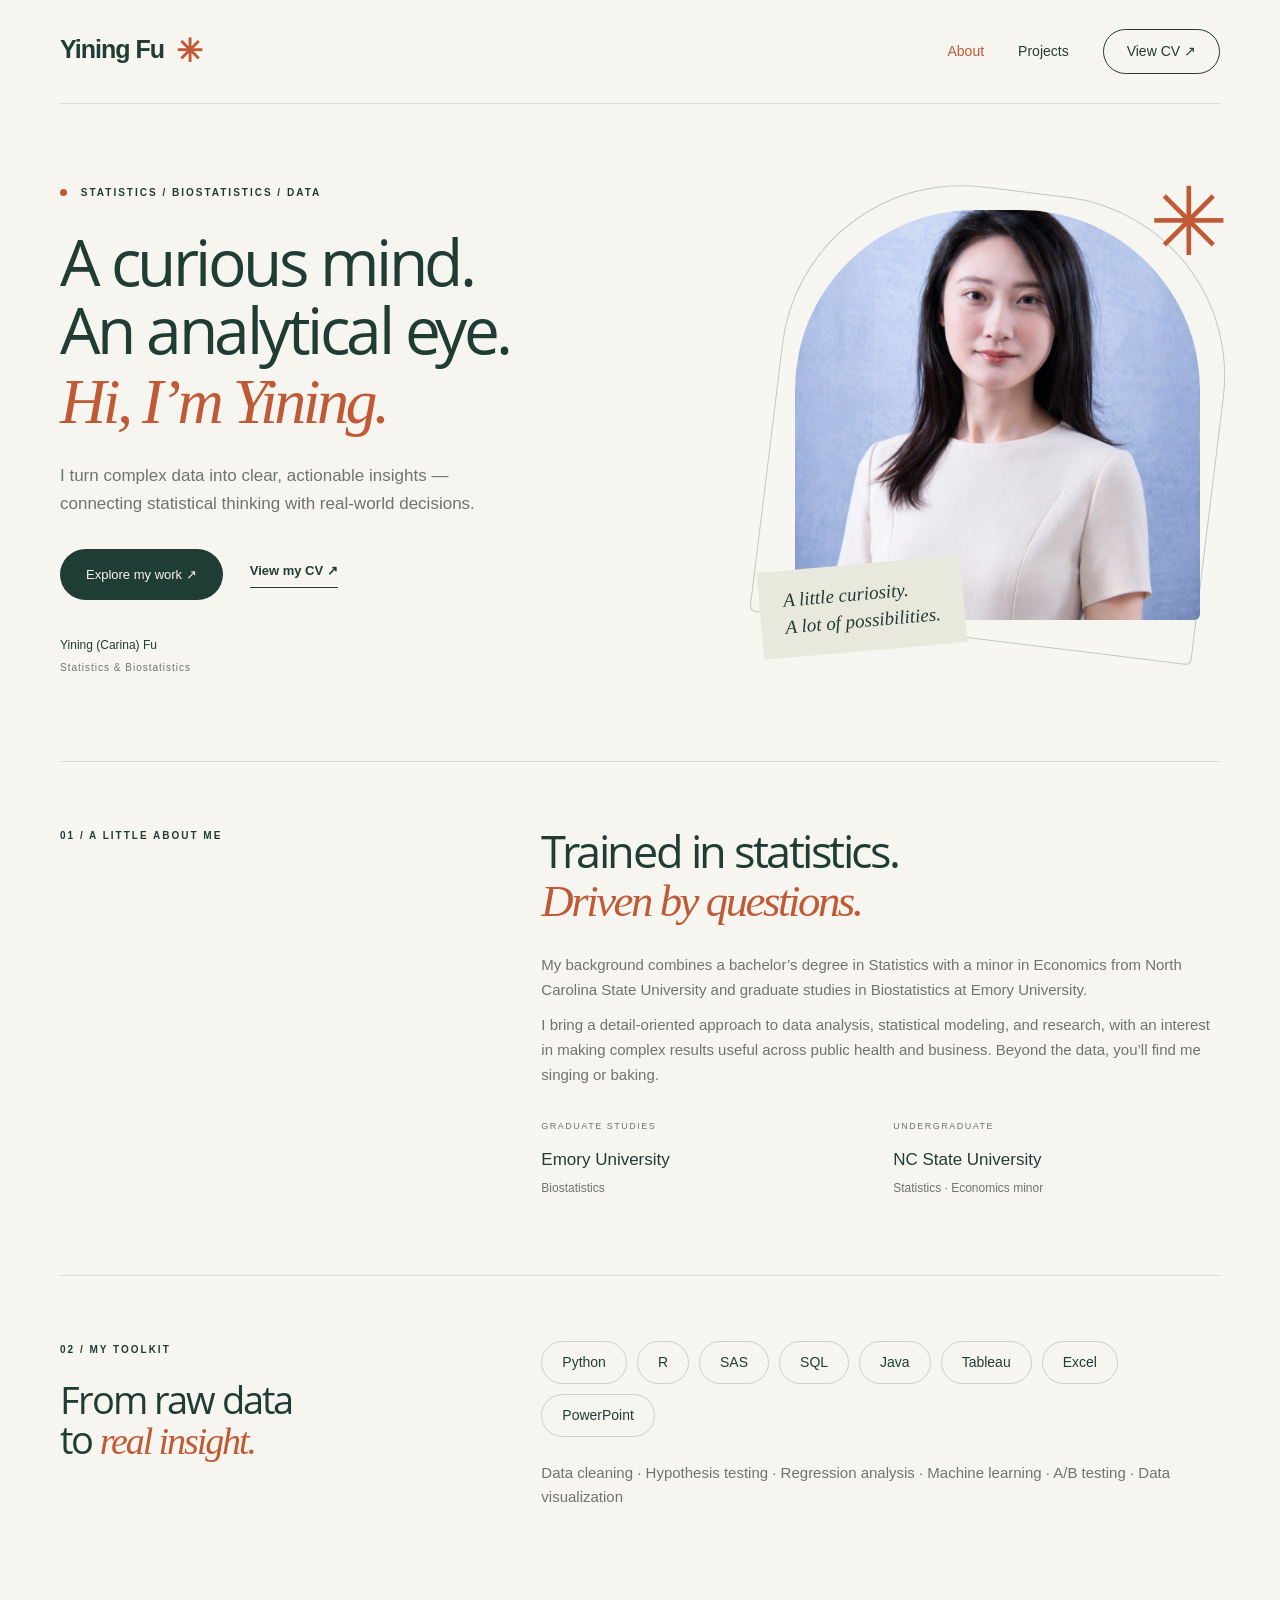
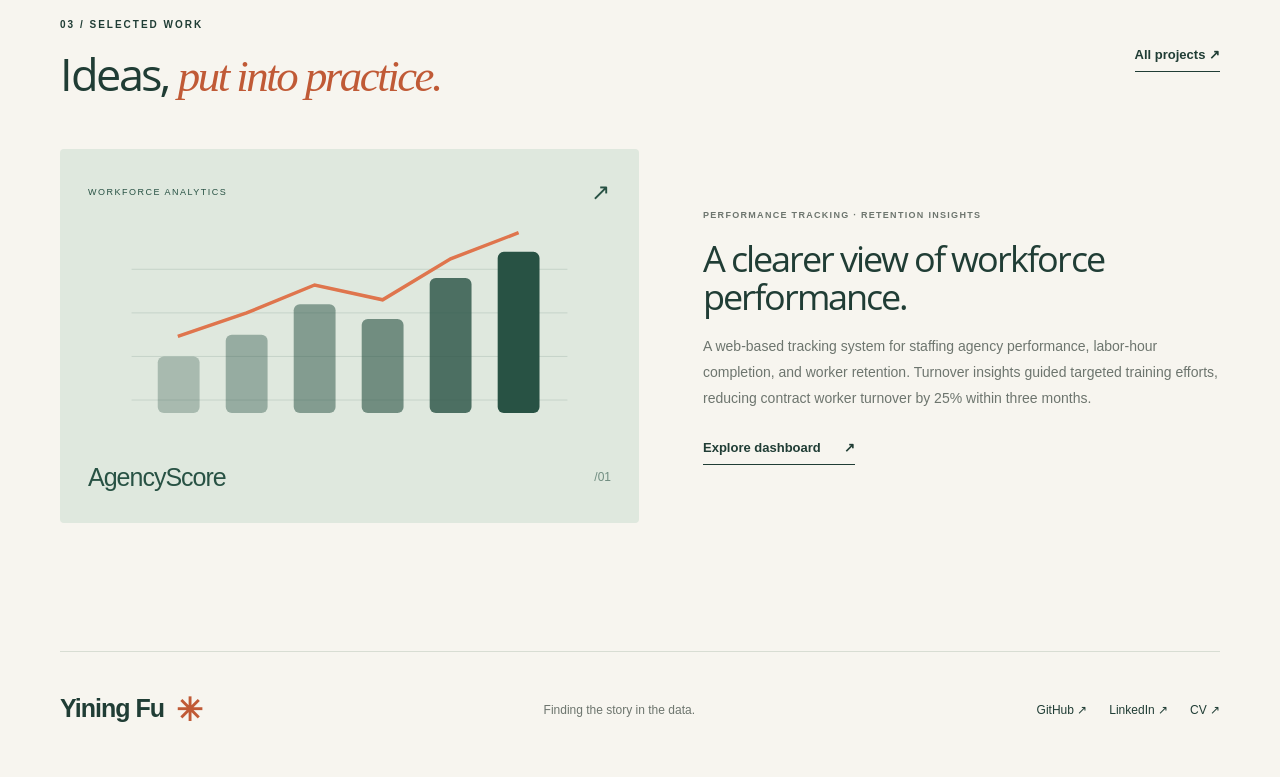
==== commit 2524da39: "commit8" ====
--- a/docs/index.html
+++ b/docs/index.html
@@ -11,7 +11,7 @@
 
 
 
-<title>index.knit</title>
+<title>Yining Fu | Statistics & Biostatistics</title>
 
 <script src="site_libs/header-attrs-2.29/header-attrs.js"></script>
 <script src="site_libs/jquery-3.6.0/jquery-3.6.0.min.js"></script>
@@ -286,45 +286,7 @@
   </div><!--/.container -->
 </div><!--/.navbar -->
 
-<div id="header">
-
-
-
-
-</div>
-
-
-<div class="columns">
-<div class="column" style="text-align: center;">
-<p><img src="images/profile.png" alt="" width="60%" style="display: block; margin: auto;" /></p>
-<div id="yining-carina-fu" class="section level3">
-<h3>Yining (Carina) Fu</h3>
-</div>
-</div><div class="column" style="text-align: left;">
-<p>Yining Fu is a statistics and biostatistics professional with
-academic training from North Carolina State University and Emory
-University. She holds a bachelor’s degree in Statistics with a minor in
-Economics and completed her graduate studies in Biostatistics at Emory
-University. Her background combines strong quantitative training with
-practical experience in data analysis, statistical modeling, and
-research.</p>
-<p>Her technical skills include <strong>Python, R, SAS, SQL, and
-Java</strong>, with experience in data cleaning, hypothesis testing,
-regression analysis, machine learning, and A/B testing. She is also
-proficient in <strong>Excel, PowerPoint, and Tableau</strong> for data
-analysis, visualization, and communication.</p>
-<p>Yining is especially interested in using data to support
-decision-making and turn complex results into clear, actionable
-insights. She brings a detail-oriented and analytical approach to
-problem solving, with the ability to work across both research and
-applied business contexts. Outside of work, she enjoys singing and
-baking.</p>
-</div>
-</div>
-
-
-
-
+<nav class="portfolio-nav" aria-label="Main navigation"><a class="signature" href="index.html">Yining Fu<span>✳</span></a><div><a href="index.html" aria-current="page">About</a><a href="projects.html">Projects</a><a class="nav-cv" href="files/cv_full.pdf">View CV ↗</a></div></nav><main><section class="home-hero"><div><div class="eyebrow"><span class="tiny-dot"></span> STATISTICS / BIOSTATISTICS / DATA</div><h1>A curious mind.<br>An analytical eye.<br><em>Hi, I’m Yining.</em></h1><p class="intro">I turn complex data into clear, actionable insights — connecting statistical thinking with real-world decisions.</p><div class="hero-actions"><a class="button" href="projects.html">Explore my work ↗</a><a class="text-link" href="files/cv_full.pdf">View my CV ↗</a></div><div class="name-note">Yining (Carina) Fu <span>Statistics &amp; Biostatistics</span></div></div><div class="portrait-wrap"><span class="portrait-orbit"></span><img src="images/profile.png" alt="Yining (Carina) Fu" class="portrait"><span class="portrait-star">✳</span><div class="portrait-caption">A little curiosity.<br>A lot of possibilities.</div></div></section><section class="about-section"><div class="eyebrow">01 / A LITTLE ABOUT ME</div><div><h2>Trained in statistics.<br><em>Driven by questions.</em></h2><p>My background combines a bachelor’s degree in Statistics with a minor in Economics from North Carolina State University and graduate studies in Biostatistics at Emory University.</p><p>I bring a detail-oriented approach to data analysis, statistical modeling, and research, with an interest in making complex results useful across public health and business. Beyond the data, you’ll find me singing or baking.</p><div class="education"><div><span>GRADUATE STUDIES</span><strong>Emory University</strong><p>Biostatistics</p></div><div><span>UNDERGRADUATE</span><strong>NC State University</strong><p>Statistics · Economics minor</p></div></div></div></section><section class="toolkit"><div><div class="eyebrow">02 / MY TOOLKIT</div><h2>From raw data<br>to <em>real insight.</em></h2></div><div><div class="skill-tags"><span>Python</span><span>R</span><span>SAS</span><span>SQL</span><span>Java</span><span>Tableau</span><span>Excel</span><span>PowerPoint</span></div><p>Data cleaning · Hypothesis testing · Regression analysis · Machine learning · A/B testing · Data visualization</p></div></section><section class="home-work"><div class="section-heading"><div><div class="eyebrow">03 / SELECTED WORK</div><h2>Ideas, <em>put into practice.</em></h2></div><a class="text-link" href="projects.html">All projects ↗</a></div><article class="project-card card-0"><a class="project-art" href="https://yiningfu619.github.io/AgencyScore/" aria-label="Explore dashboard: AgencyScore"><div class="art-top"><span>WORKFORCE ANALYTICS</span><span>↗</span></div><svg viewBox="0 0 600 270" aria-hidden="true"><g stroke="currentColor" opacity=".15"><path d="M50 60H550M50 110H550M50 160H550M50 210H550"/></g><g fill="currentColor"><rect x="80" y="160" width="48" height="65" rx="7" opacity=".3"/><rect x="158" y="135" width="48" height="90" rx="7" opacity=".4"/><rect x="236" y="100" width="48" height="125" rx="7" opacity=".5"/><rect x="314" y="117" width="48" height="108" rx="7" opacity=".6"/><rect x="392" y="70" width="48" height="155" rx="7" opacity=".8"/><rect x="470" y="40" width="48" height="185" rx="7"/></g><path d="M103 137L182 110L260 78L338 95L416 48L494 18" fill="none" stroke="#df754d" stroke-width="4"/></svg><div class="art-bottom"><strong>AgencyScore</strong><span>/01</span></div></a><div class="project-copy"><div class="eyebrow">Performance tracking · Retention insights</div><h2>A clearer view of workforce performance.</h2><p>A web-based tracking system for staffing agency performance, labor-hour completion, and worker retention. Turnover insights guided targeted training efforts, reducing contract worker turnover by 25% within three months.</p><a class="text-link" href="https://yiningfu619.github.io/AgencyScore/">Explore dashboard <span>↗</span></a></div></article></section></main><footer class="portfolio-footer"><a class="signature" href="index.html">Yining Fu<span>✳</span></a><p>Finding the story in the data.</p><div><a href="https://github.com/yiningfu619">GitHub ↗</a><a href="https://www.linkedin.com/in/yining-fu-abc2025/">LinkedIn ↗</a><a href="files/cv_full.pdf">CV ↗</a></div></footer>
 </div>
 
 <script>
--- a/docs/style.css
+++ b/docs/style.css
@@ -1,17 +1,2 @@
-@import url('https://fonts.googleapis.com/css2?family=Lato:ital,wght@0,100;0,300;0,400;0,700;0,900;1,100;1,300;1,400;1,700;1,900&family=Raleway:ital,wght@0,100..900;1,100..900&display=swap');
 
-body {
-    font-family: 'Lato';
-}
-
-/* Default link color */
-a {
-  color: #2C7BE5;  /* pick your favorite color for links */
-  text-decoration: none;
-}
-
-/* Hover state */
-a:hover {
-  color: #1A5BB8;  /* pick your favorite color for links when mouse hovers */
-  text-decoration: underline;
-}
+:root{--paper:#f7f5ef;--ink:#203d35;--muted:#6d756e;--line:#d8ddd3;--accent:#c05a36}*{box-sizing:border-box}html{scroll-behavior:smooth}body{margin:0;padding:0!important;background:var(--paper);color:var(--ink);font-family:"Avenir Next",Avenir,"Helvetica Neue",sans-serif;font-size:16px;line-height:1.65}a{color:inherit;text-decoration:none}a:hover{color:var(--accent);text-decoration:none}a:focus-visible{outline:3px solid var(--accent);outline-offset:6px}body>.container-fluid.main-container{max-width:none;padding:0}.navbar,#header{display:none!important}h1,h2,h3,p{margin-top:0}h1,h2{font-weight:500;letter-spacing:-.055em;line-height:1.07}h1{font-size:clamp(48px,6.2vw,88px)}h2{font-size:clamp(32px,3.5vw,48px)}em{font-family:Georgia,"Times New Roman",serif;font-weight:400;color:var(--accent)}.portfolio-nav,main,.portfolio-footer{width:min(1160px,calc(100% - 96px));margin:auto}.portfolio-nav{height:104px;display:flex;align-items:center;justify-content:space-between;border-bottom:1px solid var(--line)}.signature{font-size:25px;font-weight:650;letter-spacing:-1px}.signature span{color:var(--accent);display:inline-block;margin-left:12px;font-size:32px;vertical-align:middle}.portfolio-nav>div,.portfolio-footer>div{display:flex;gap:34px;align-items:center}.portfolio-nav>div>a{font-size:14px}.nav-cv{border:1px solid var(--ink);border-radius:30px;padding:10px 23px}.page-hero{padding:76px 0 54px}.eyebrow{font-size:10px;letter-spacing:2px;font-weight:650;line-height:1.8;text-transform:uppercase}.tiny-dot{display:inline-block;width:7px;height:7px;border-radius:50%;background:var(--accent);margin-right:9px}.page-hero h1{margin:24px 0 28px}.hero-bottom{display:flex;justify-content:space-between;align-items:end}.hero-bottom p{color:var(--muted);font-size:17px;margin:0}.work-count{font-size:10px;letter-spacing:1.6px}.project-list{border-top:1px solid var(--line)}.project-card{display:grid;grid-template-columns:1.12fr 1fr;gap:64px;padding:48px 0;border-bottom:1px solid var(--line);align-items:center}.project-art{display:flex;flex-direction:column;justify-content:space-between;background:#dfe8de;color:#285244;border-radius:4px;padding:25px 28px;min-width:0;overflow:hidden;transition:transform .3s,box-shadow .3s}.project-art:hover{color:#285244;transform:translateY(-5px);box-shadow:0 18px 35px #203d3514}.card-1 .project-art{background:#e2e8ee;color:#45647b}.card-2 .project-art{background:#eee0d0;color:#945c3a}.art-top,.art-bottom{display:flex;justify-content:space-between;align-items:center}.art-top{font-size:9px;letter-spacing:1.5px}.art-top>span:last-child{font-size:23px}.art-bottom strong{font-size:25px;letter-spacing:-1px;font-weight:500}.art-bottom>span{font-size:12px;opacity:.6}.project-art svg{width:100%;height:auto;display:block;margin:5px 0}.project-copy .eyebrow{font-size:9px;letter-spacing:1.3px;color:var(--muted)}.project-copy h2{font-size:36px;margin:17px 0}.project-copy p{font-size:14px;line-height:1.85;color:var(--muted);margin-bottom:22px}.text-link{font-size:13px;font-weight:600;border-bottom:1px solid var(--ink);padding-bottom:6px;display:inline-block}.text-link span{margin-left:20px}.closing{text-align:center;padding:76px 0 88px}.asterisk{font-size:55px;color:var(--accent);display:block;line-height:1.2;margin-bottom:20px}.closing h2{margin-bottom:28px}.button{display:inline-block;background:var(--ink);color:var(--paper);padding:15px 26px;border-radius:30px;font-size:13px;transition:background .2s,transform .2s}.button:hover{background:var(--accent);color:white;transform:translateY(-2px)}.portfolio-footer{border-top:1px solid var(--line);padding:32px 0 40px;display:flex;align-items:center;justify-content:space-between}.portfolio-footer p{font-size:12px;color:var(--muted);margin:0}.portfolio-footer>div{gap:22px;font-size:12px}.home-hero{padding:80px 0 85px;display:grid;grid-template-columns:1.45fr 1fr;gap:70px;align-items:center}.home-hero h1{font-size:clamp(45px,5vw,69px);margin:26px 0}.intro{color:var(--muted);max-width:465px;font-size:17px}.hero-actions{display:flex;gap:27px;align-items:center;margin:30px 0 36px}.name-note{font-size:12px}.name-note span{display:block;color:var(--muted);font-size:10px;letter-spacing:1px;margin-top:4px}.portrait-wrap{position:relative;padding:20px 20px 50px}.portrait{width:100%;height:410px;object-fit:cover;object-position:center;border-radius:180px 180px 6px 6px;position:relative}.portrait-orbit{position:absolute;inset:0 0 30px;border:1px solid #bec9b9;border-radius:180px 180px 6px 6px;transform:rotate(7deg)}.portrait-star{position:absolute;top:-15px;right:-9px;color:var(--accent);font-size:95px;line-height:1}.portrait-caption{position:absolute;bottom:19px;left:-15px;background:#e9e8dc;padding:17px 24px;font:italic 19px/1.4 Georgia,serif;transform:rotate(-5deg)}.about-section,.toolkit{border-top:1px solid var(--line);padding:65px 0;display:grid;grid-template-columns:1fr 1.65fr;gap:70px}.about-section h2{margin-bottom:27px}.about-section p,.toolkit p{font-size:15px;color:var(--muted)}.education{display:grid;grid-template-columns:1fr 1fr;gap:25px;margin-top:32px}.education span{display:block;font-size:9px;letter-spacing:1.5px;color:var(--muted);margin-bottom:12px}.education strong{display:block;font-size:17px;font-weight:500}.education p{font-size:12px;margin-top:5px}.toolkit h2{margin:20px 0 0;font-size:38px}.skill-tags{display:flex;gap:10px;flex-wrap:wrap;margin-bottom:24px}.skill-tags span{border:1px solid #c8d0c4;padding:9px 20px;border-radius:30px;font-size:14px}.home-work{padding:30px 0 80px}.section-heading{display:flex;justify-content:space-between;align-items:center}.section-heading h2{margin:16px 0 0}.home-work .project-card{border-bottom:0}.portfolio-nav a[aria-current=page]{color:var(--accent)}@media(min-width:1500px){.page-hero{padding-top:95px}}@media(max-width:800px){.portfolio-nav,main,.portfolio-footer{width:calc(100% - 40px)}.portfolio-nav{height:82px}.portfolio-nav>div{gap:18px}.signature{font-size:21px}.nav-cv{padding:7px 12px}.page-hero{padding:50px 0 32px}.hero-bottom{display:block}.work-count{display:block;margin-top:24px}.project-card{grid-template-columns:1fr;gap:28px;padding:32px 0}.project-copy h2{font-size:32px}.project-art{padding:20px}.portfolio-footer{flex-wrap:wrap;gap:20px}.portfolio-footer p{display:none}.home-hero{grid-template-columns:1fr;padding:48px 0;gap:35px}.portrait-wrap{max-width:390px;width:100%;margin:auto}.home-hero h1{font-size:clamp(43px,8vw,65px)}.about-section,.toolkit{grid-template-columns:1fr;gap:22px;padding:40px 0}.section-heading{display:block}.section-heading>.text-link{margin-top:20px}.closing{padding:48px 0}.desktop-break{display:none}}@media(prefers-reduced-motion:reduce){html{scroll-behavior:auto}*{transition:none!important}}
